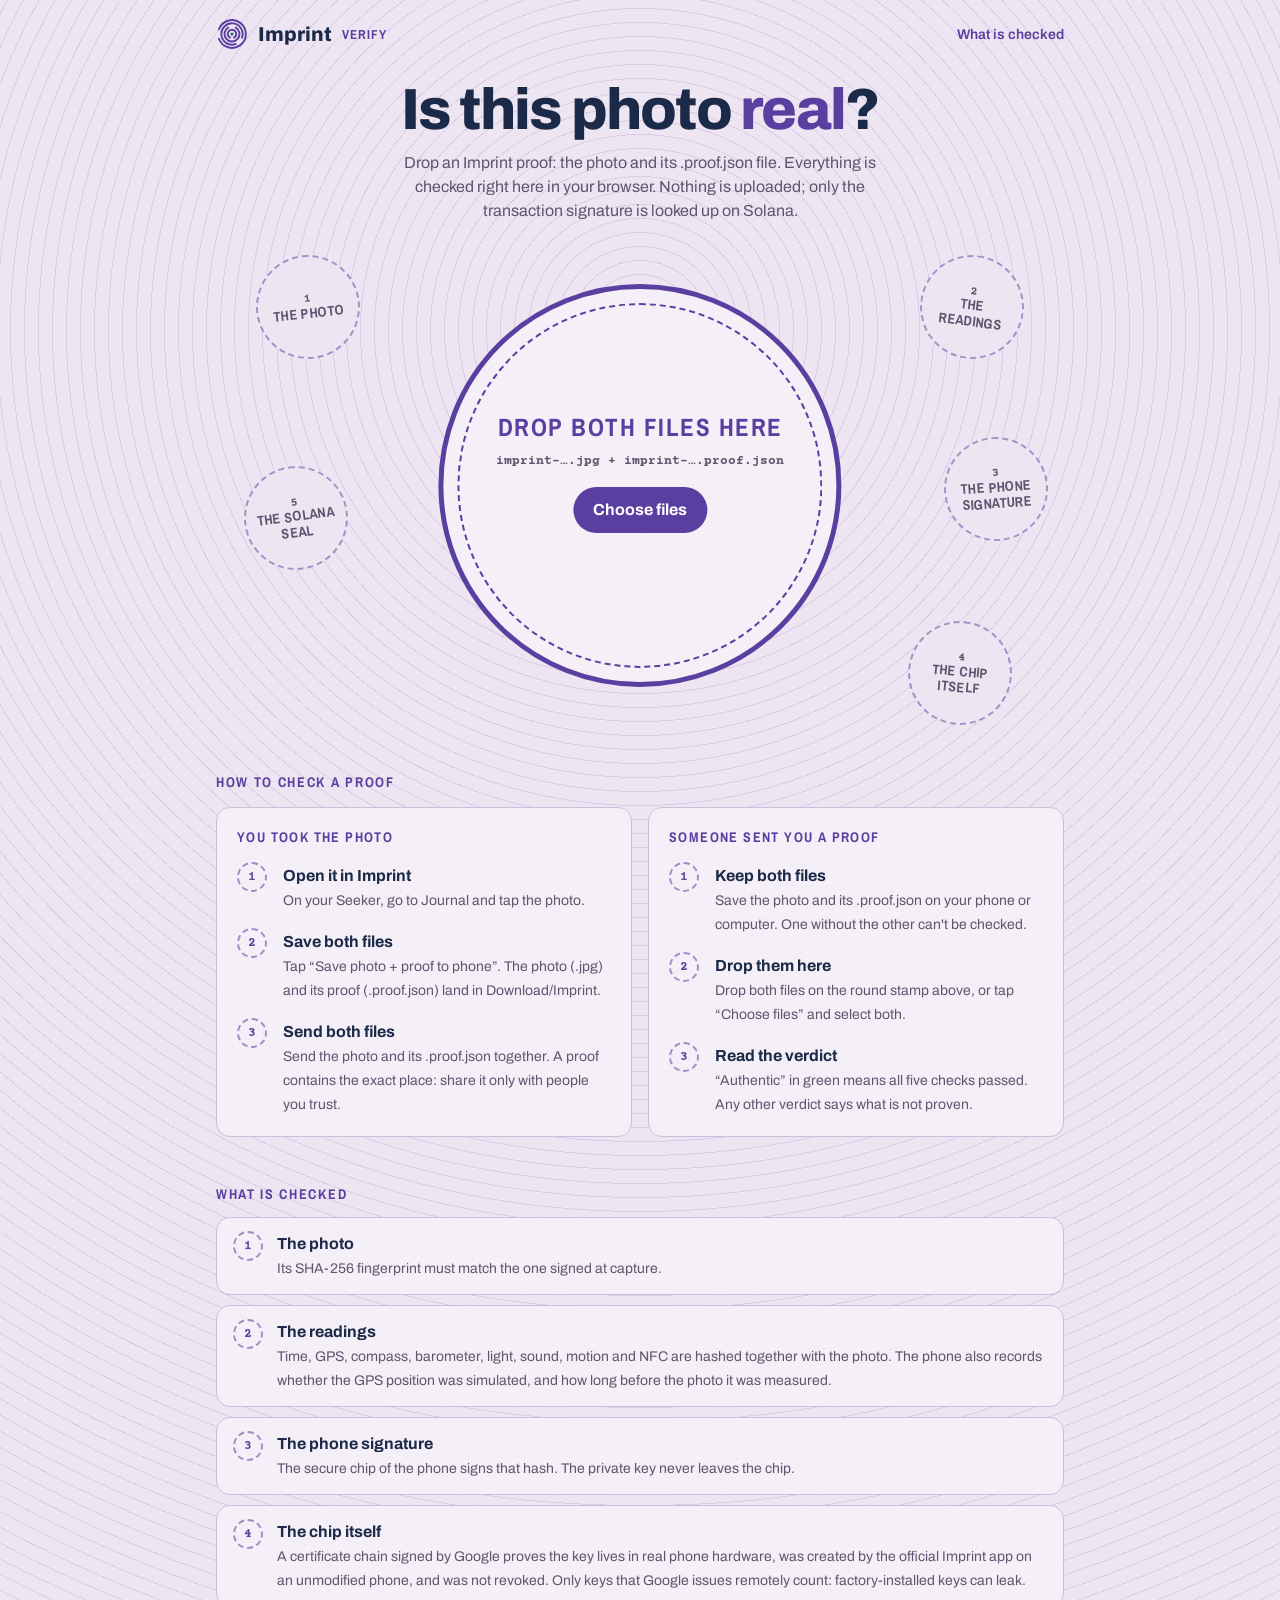
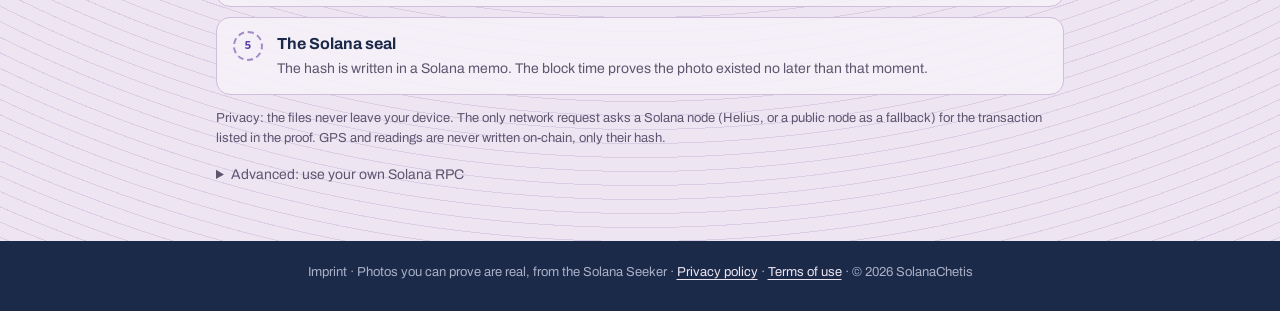
==== index.html @ 667ce033 "How to check a proof, step by step On the page and in the README: how to get the photo and its .proo" ====
<!doctype html>
<html lang="en">
<head>
<meta charset="utf-8">
<meta name="viewport" content="width=device-width, initial-scale=1">
<meta http-equiv="Content-Security-Policy" content="default-src 'none'; img-src 'self' blob: data:; font-src 'self'; style-src 'unsafe-inline'; script-src 'unsafe-inline'; connect-src 'self' https:; base-uri 'none'; form-action 'none'">
<meta name="referrer" content="no-referrer">
<title>Imprint Verify</title>
<meta name="description" content="Verify an Imprint proof: photo, sensor readings, phone chip signature and Solana seal, checked in your browser.">
<link rel="icon" href="data:image/svg+xml,%3Csvg xmlns='http://www.w3.org/2000/svg' viewBox='24 24 60 60'%3E%3Cpath d='M29.57,45.11 A26,26 0 1,1 29.57,62.89 M60.84,72.79 A20,20 0 1,1 72.79,60.84 M61,41.88 A14,14 0 1,1 47,41.88 M50,60.93 A8,8 0 1,1 58,60.93' fill='none' stroke='%235B3FA0' stroke-width='4' stroke-linecap='round'/%3E%3C/svg%3E">
<style>
  /* "Visa stamp" world, same as the app: a passport security page, stamp inks on navy text.
     Variable names are kept from the dark theme because the script reads some of them (--mint, --amber, --muted):
     --mint is now the green ink of a passed check. */
  @font-face { font-family: Archivo; src: url(fonts/archivo.woff2) format("woff2"); font-weight: 100 900; font-display: swap; }
  @font-face { font-family: "Archivo Narrow"; src: url(fonts/archivo-narrow.woff2) format("woff2"); font-weight: 400 700; font-display: swap; }
  @font-face { font-family: "Courier Prime"; src: url(fonts/courier-prime-bold.woff2) format("woff2"); font-weight: 700; font-display: swap; }
  :root {
    color-scheme: light;
    --bg: #ede6f2; --surface: #f6f1f9; --surface2: #e3d9ec; --outline: #cdbedd;
    --text: #1c2a4a; --muted: #5e5670; --mint: #1f7a5a; --purple: #5b3fa0; --cyan: #5b3fa0;
    --amber: #a35f0e; --danger: #c8323c; --navy: #1c2a4a;
    --mono: "Courier Prime", ui-monospace, "Cascadia Mono", Consolas, monospace;
    --narrow: "Archivo Narrow", "Arial Narrow", sans-serif;
  }
  * { box-sizing: border-box; }
  html, body { margin: 0; }
  body {
    background: var(--bg); color: var(--text);
    font: 16px/1.5 Archivo, system-ui, -apple-system, "Segoe UI", Roboto, sans-serif;
    -webkit-font-smoothing: antialiased;
    background-image: repeating-radial-gradient(circle at 50% 330px, transparent 0 13px, rgba(205,190,221,.6) 13px 14px);
  }
  ::selection { background: var(--purple); color: #fff; }
  a { color: var(--purple); text-underline-offset: 3px; }
  .wrap { max-width: 880px; margin: 0 auto; padding: 0 16px; }
  header { display: flex; align-items: center; justify-content: space-between; padding: 18px 0; }
  .brand { display: flex; align-items: center; gap: 10px; font-weight: 800; font-size: 20px; }
  .brand small { font: 700 13px var(--narrow); text-transform: uppercase; letter-spacing: .08em; color: var(--purple); }
  header a { font-weight: 600; font-size: 14px; text-decoration: none; }
  h1 { font-size: clamp(34px, 6vw, 58px); font-weight: 800; line-height: 1.02; margin: 12px 0 12px; letter-spacing: -.03em; text-align: center; }
  h1 span { color: var(--purple); }
  .lead { color: var(--muted); max-width: 56ch; margin: 0 auto; text-align: center; }
  h2 { font: 700 14px var(--narrow); text-transform: uppercase; letter-spacing: .12em; color: var(--purple); margin: 48px 0 14px; }
  .card { background: rgba(246,241,249,.88); border: 1.5px solid var(--outline); border-radius: 14px; padding: 20px; }

  /* The drop zone is the stamp pad; the five checks wait around it as unstruck stamps. */
  .stage { position: relative; width: min(600px, 100%); aspect-ratio: 1.25; margin: 22px auto 0; }
  #drop {
    position: absolute; top: 8%; bottom: 8%; left: 50%; aspect-ratio: 1; transform: translateX(-50%);
    border-radius: 50%; border: 5px solid var(--purple); background: rgba(246,241,249,.94); padding: 34px;
    display: flex; flex-direction: column; align-items: center; justify-content: center; text-align: center;
    transition: background .15s, transform .15s;
  }
  #drop::before { content: ""; position: absolute; inset: 14px; border-radius: 50%; border: 2px dashed var(--purple); pointer-events: none; }
  #drop.over { background: #e6dcf3; transform: translateX(-50%) scale(1.02); }
  #drop > * { position: relative; }
  #drop p { margin: 4px 0; }
  #drop #dropTitle b { font: 700 clamp(18px, 2.6vw, 25px) var(--narrow); text-transform: uppercase; letter-spacing: .06em; color: var(--purple); }
  #drop .hint { color: var(--muted); font-family: var(--mono); font-size: 13px; }
  .btns { display: flex; gap: 8px; justify-content: center; flex-wrap: wrap; margin-top: 12px; }
  .btn { border: 0; border-radius: 999px; padding: 0 20px; height: 46px; font: inherit; font-weight: 700; cursor: pointer; }
  .btn.primary { background: var(--purple); color: #fff; }
  .btn.ghost { background: rgba(255,255,255,.6); color: var(--purple); border: 2px solid var(--purple); }
  .btn:hover { filter: brightness(1.08); }
  .btn:focus-visible, summary:focus-visible, .linkbtn:focus-visible { outline: 2px solid var(--purple); outline-offset: 3px; }
  #status { color: var(--muted); text-align: center; min-height: 22px; margin: 8px 0 0; font-size: 14px; }
  #status.err { color: var(--danger); }
  .ring .ck {
    position: absolute; width: 104px; height: 104px; border-radius: 50%; border: 2.5px dashed rgba(91,63,160,.5);
    display: flex; flex-direction: column; align-items: center; justify-content: center; text-align: center; padding: 10px;
    background: rgba(237,230,242,.88); color: var(--muted); transition: color .2s, border-color .2s;
  }
  .ring .ck i { font: 700 12px var(--mono); font-style: normal; }
  .ring .ck b { font: 700 14px/1.1 var(--narrow); text-transform: uppercase; letter-spacing: .03em; }
  .ring .c1 { left: -14%; top: 2%; transform: rotate(-6deg); }
  .ring .c2 { right: -14%; top: 2%; transform: rotate(7deg); }
  .ring .c3 { right: -18%; top: 40%; transform: rotate(-4deg); }
  .ring .c4 { right: -12%; bottom: 0; transform: rotate(5deg); }
  .ring .c5 { left: -16%; top: 46%; transform: rotate(-8deg); }
  /* Struck: solid border in its ink, landing from above. */
  .ring .ck.s-ok, .ring .ck.s-fail, .ring .ck.s-none { border-style: solid; border-width: 3.5px; animation: strike .26s cubic-bezier(.2,.8,.2,1) both; }
  .ring .ck.s-ok { color: var(--mint); border-color: var(--mint); }
  .ring .ck.s-fail { color: var(--danger); border-color: var(--danger); }
  .ring .ck.s-none { color: var(--amber); border-color: var(--amber); }
  .ring .ck:nth-child(2) { animation-delay: .12s; } .ring .ck:nth-child(3) { animation-delay: .24s; }
  .ring .ck:nth-child(4) { animation-delay: .36s; } .ring .ck:nth-child(5) { animation-delay: .48s; }
  @keyframes strike { from { opacity: 0; scale: 1.5; } to { opacity: 1; scale: 1; } }
  @media (prefers-reduced-motion: reduce) { .ring .ck { animation: none !important; } }
  @media (max-width: 860px) {
    .stage { aspect-ratio: auto; margin-top: 18px; }
    #drop { position: relative; top: auto; bottom: auto; left: auto; transform: none; width: min(330px, 88vw); margin: 0 auto; padding: 30px; }
    #drop.over { transform: scale(1.02); }
    .ring { display: grid; grid-template-columns: 1fr 1fr; gap: 8px; margin-top: 18px; }
    .ring .ck { position: static; transform: none; width: auto; height: auto; border-radius: 10px; padding: 8px 10px; flex-direction: row; gap: 8px; justify-content: flex-start; text-align: left; }
    .ring .ck:last-child { grid-column: span 2; }
  }

  #results { display: none; margin-top: 32px; }
  #results.on { display: block; }
  .verdict { display: flex; gap: 16px; align-items: flex-start; border-radius: 14px; padding: 20px; border: 3px solid; background: rgba(246,241,249,.92); }
  .verdict .ico { flex: 0 0 auto; width: 46px; height: 46px; border-radius: 50%; display: grid; place-items: center; font-size: 22px; font-weight: 800; border: 3px double; }
  .verdict h3 { margin: 0 0 4px; font: 700 26px/1.1 var(--narrow); text-transform: uppercase; letter-spacing: .03em; }
  .verdict p { margin: 0; color: var(--muted); }
  .v-ok { border-color: var(--mint); } .v-ok h3, .v-ok .ico { color: var(--mint); }
  .v-warn { border-color: var(--amber); } .v-warn h3, .v-warn .ico { color: var(--amber); }
  .v-fail { border-color: var(--danger); } .v-fail h3, .v-fail .ico { color: var(--danger); }
  .grid2 { display: grid; grid-template-columns: minmax(0, 1fr) minmax(0, 1fr); gap: 16px; margin-top: 16px; }
  @media (max-width: 680px) { .grid2 { grid-template-columns: minmax(0, 1fr); } }
  .photo { padding: 0; overflow: hidden; display: flex; align-items: center; justify-content: center; min-height: 200px; align-self: start; }
  .photo img { display: block; width: 100%; height: auto; max-height: 560px; object-fit: contain; }
  .photo .none { color: var(--muted); padding: 20px; text-align: center; }
  .checks { list-style: none; margin: 0; padding: 0; }
  .checks li { display: flex; gap: 12px; padding: 12px 0; border-bottom: 1.5px dashed var(--outline); }
  .checks li:last-child { border-bottom: 0; }
  .dot { flex: 0 0 auto; width: 26px; height: 26px; border-radius: 50%; display: grid; place-items: center; font-size: 13px; font-weight: 800; margin-top: 1px; border: 2px solid; }
  .s-ok .dot { color: var(--mint); }
  .s-fail .dot { color: var(--danger); }
  .s-none .dot { color: var(--muted); border-style: dashed; }
  .s-warn .dot { color: var(--amber); }
  .checks b { display: block; }
  .checks .why { color: var(--muted); font-size: 14px; }
  .checks .detail { font-size: 13px; margin-top: 4px; }
  .s-fail .detail { color: var(--danger); } .s-warn .detail, .s-none .detail { color: var(--amber); }
  /* The label column never takes more than 45%: on a phone a long label used to squeeze values letter by letter. */
  dl.kv { display: grid; grid-template-columns: fit-content(45%) minmax(0, 1fr); gap: 8px 16px; margin: 0; font-size: 14px; }
  dl.kv dt { color: var(--muted); }
  dl.kv dd { margin: 0; overflow-wrap: anywhere; }
  @media (max-width: 520px) {
    dl.kv { grid-template-columns: minmax(0, 1fr); gap: 2px 0; }
    dl.kv dd { margin-bottom: 10px; }
  }
  /* Readings, Solana, chip and limits fold away under the verdict; one tap opens each. */
  details.fold { margin-top: 12px; padding: 0; }
  details.fold > summary { list-style: none; display: flex; align-items: center; gap: 8px; padding: 16px 20px; color: var(--text); font-size: 15px; }
  details.fold > summary::-webkit-details-marker { display: none; }
  details.fold > summary h4 { margin: 0; }
  details.fold > summary::after { content: "›"; margin-left: auto; color: var(--purple); font-size: 22px; line-height: 1; transition: transform .15s; }
  details.fold[open] > summary::after { transform: rotate(90deg); }
  details.fold > .body { padding: 0 20px 18px; }
  .linkbtn { background: none; border: 0; padding: 0; font: inherit; color: var(--purple); cursor: pointer; text-decoration: underline; text-underline-offset: 3px; }
  .mono { font-family: var(--mono); font-size: 13px; }
  .card h4 { margin: 0 0 14px; font: 700 14px var(--narrow); text-transform: uppercase; letter-spacing: .1em; color: var(--purple); display: flex; align-items: center; gap: 8px; }
  .card h4 .tag { font: 700 11px var(--narrow); color: var(--muted); border: 1.5px solid var(--outline); border-radius: 6px; padding: 1px 7px; }
  .note { color: var(--muted); font-size: 13px; margin: 14px 0 0; }
  .ok-t { color: var(--mint); } .warn-t { color: var(--amber); } .fail-t { color: var(--danger); }
  .steps { list-style: none; padding: 0; margin: 0; display: grid; gap: 10px; }
  .steps li { position: relative; padding: 14px 16px 14px 60px; }
  .steps li i { position: absolute; left: 16px; top: 13px; width: 30px; height: 30px; border-radius: 50%; border: 2px dashed rgba(91,63,160,.55); display: grid; place-items: center; font: 700 13px var(--mono); font-style: normal; color: var(--purple); }
  .card .steps { gap: 14px; }
  .card .steps li { padding: 4px 0 0 46px; }
  .card .steps li i { left: 0; top: 2px; }
  .steps b { display: block; }
  .steps span { color: var(--muted); font-size: 14px; }
  details { margin-top: 16px; }
  summary { cursor: pointer; color: var(--muted); font-size: 14px; }
  .rpc { display: flex; gap: 8px; margin-top: 10px; flex-wrap: wrap; }
  .rpc input { flex: 1 1 260px; min-width: 0; background: var(--surface); color: var(--text); border: 1.5px solid var(--outline); border-radius: 10px; padding: 9px 12px; font: 14px var(--mono); }
  .rpc input:focus { outline: 2px solid var(--purple); outline-offset: 1px; }
  footer { color: #a9b0c6; background: var(--navy); font-size: 13px; padding: 22px 16px 28px; margin-top: 56px; text-align: center; }
  footer a { color: #ede6f2; }
  .sr { position: absolute; width: 1px; height: 1px; overflow: hidden; clip: rect(0 0 0 0); }
</style>
</head>
<body>
<div class="wrap">
  <header>
    <div class="brand">
      <svg width="32" height="32" viewBox="24 24 60 60" aria-hidden="true">
        <path d="M29.57,45.11 A26,26 0 1,1 29.57,62.89 M60.84,72.79 A20,20 0 1,1 72.79,60.84 M61,41.88 A14,14 0 1,1 47,41.88 M50,60.93 A8,8 0 1,1 58,60.93" fill="none" stroke="#5B3FA0" stroke-width="3.6" stroke-linecap="round"/>
        <circle cx="54" cy="54" r="3" fill="#1F7A5A"/>
      </svg>
      Imprint <small>Verify</small>
    </div>
    <a href="#how" data-i18n="howTitle"></a>
  </header>

  <main>
    <h1 data-i18n="heroTitle"></h1>
    <p class="lead" data-i18n="heroLead"></p>

    <div class="stage">
      <section id="drop" aria-labelledby="dropTitle">
        <p id="dropTitle"><b data-i18n="dropTitle"></b></p>
        <p class="hint">imprint-….jpg + imprint-….proof.json</p>
        <div class="btns">
          <button type="button" class="btn primary" id="pick" data-i18n="pick"></button>
        </div>
        <input type="file" id="file" multiple accept=".json,application/json,image/*" class="sr" tabindex="-1">
        <p id="status" role="status" aria-live="polite"></p>
      </section>
      <!-- The five checks as stamps around the pad: struck in their ink once a proof has been checked. -->
      <div class="ring" id="ring" aria-hidden="true">
        <div class="ck c1" data-k="photo"><i>1</i><b data-i18n="how1t"></b></div>
        <div class="ck c2" data-k="payload"><i>2</i><b data-i18n="how2t"></b></div>
        <div class="ck c3" data-k="signature"><i>3</i><b data-i18n="how3t"></b></div>
        <div class="ck c4" data-k="attestation"><i>4</i><b data-i18n="how4t"></b></div>
        <div class="ck c5" data-k="chain"><i>5</i><b data-i18n="how5t"></b></div>
      </div>
    </div>

    <section id="results" aria-live="polite"></section>

    <!-- Explains the five checks before a proof is dropped; hidden once a result shows them. -->
    <!-- Step by step for first-timers: how to get the two files out of the app, then how to check them here. -->
    <section id="use">
      <h2 data-i18n="useTitle"></h2>
      <div class="grid2">
        <div class="card">
          <h4 data-i18n="useMine"></h4>
          <ol class="steps">
            <li><i>1</i><b data-i18n="useM1t"></b><span data-i18n="useM1"></span></li>
            <li><i>2</i><b data-i18n="useM2t"></b><span data-i18n="useM2"></span></li>
            <li><i>3</i><b data-i18n="useM3t"></b><span data-i18n="useM3"></span></li>
          </ol>
        </div>
        <div class="card">
          <h4 data-i18n="useTheirs"></h4>
          <ol class="steps">
            <li><i>1</i><b data-i18n="useT1t"></b><span data-i18n="useT1"></span></li>
            <li><i>2</i><b data-i18n="useT2t"></b><span data-i18n="useT2"></span></li>
            <li><i>3</i><b data-i18n="useT3t"></b><span data-i18n="useT3"></span></li>
          </ol>
        </div>
      </div>
    </section>

    <section id="how">
      <h2 data-i18n="howTitle"></h2>
      <ol class="steps">
        <li class="card"><i>1</i><b data-i18n="how1t"></b><span data-i18n="how1"></span></li>
        <li class="card"><i>2</i><b data-i18n="how2t"></b><span data-i18n="how2"></span></li>
        <li class="card"><i>3</i><b data-i18n="how3t"></b><span data-i18n="how3"></span></li>
        <li class="card"><i>4</i><b data-i18n="how4t"></b><span data-i18n="how4"></span></li>
        <li class="card"><i>5</i><b data-i18n="how5t"></b><span data-i18n="how5"></span></li>
      </ol>
    </section>
    <p class="note" data-i18n="privacy"></p>

    <details>
      <summary data-i18n="advanced"></summary>
      <p class="note" data-i18n="rpcHelp"></p>
      <div class="rpc">
        <label for="rpc" class="sr">RPC</label>
        <input id="rpc" type="url" inputmode="url" placeholder="https://…" spellcheck="false" autocomplete="off">
      </div>
    </details>
  </main>
</div>
<footer>
  <span data-i18n="footer"></span> · <a href="privacy.html">Privacy policy</a> · <a href="terms.html">Terms of use</a> · © 2026 SolanaChetis
</footer>
<script>
"use strict";

/* ---------- Constants ---------- */

const MEMO_PREFIX = "imprint:v1:sha256:";
const KEY_CHALLENGE = "imprint-device-key";
// Imprint seal fee: SKR burned and paid to the treasury (or SOL when the wallet has no SKR).
const SKR_MINT = "SKRbvo6Gf7GondiT3BbTfuRDPqLWei4j2Qy2NPGZhW3";
const TREASURY = "ExH22MBBZ3qg3Qg5A4uNicxLJTt1Cs1gBjjKK8XngFtM";
const TREASURY_SKR = "9dxQMwwcd2d8zBU9DWw8ynHzeNUz95e4QRxiKGgZDakM";
// Same tolerance as the app: phone clock vs satellite time.
const CLOCK_TOLERANCE_MS = 2 * 60000;
// Same threshold as the app: a position measured longer than this before the photo may not be the capture place.
const STALE_FIX_MS = 2 * 60000;
const APP_PACKAGE = "fr.chetis.imprint";
// SHA-256 of the release signing certificate (CN=Imprint, O=Chetis, C=FR).
const APP_SIGNER = "e04b56896ffec9b1e0d028a94db7c716a225ecfe81ea6f01cb5c46753a5a6ca7";
const ATTESTATION_OID = "1.3.6.1.4.1.11129.2.1.17";
// SHA-256 of the SubjectPublicKeyInfo of Google's hardware attestation roots
// (developer.android.com/privacy-and-security/security-key-attestation).
// rkp: Google signs every certificate below it remotely (Remote Key Provisioning), short-lived and never in a
// file on the phone. The RSA root also signs attestation keys installed at the factory: those "keyboxes" leak
// and are traded to fake attestations, so a chain ending there is not enough for "Authentic". The Seeker uses RKP.
const GOOGLE_ROOTS = {
  "feb2ea7551ee316ed4bb443c8293b884dbfdea40b603ee3e4f4a897e4580fbae": { name: "Google RSA-4096", rkp: false },
  "3ee44512a1af2beb39c889490c60ea3f82e43f5d5a5532f5ab9419f676cd07ec": { name: "Google Key Attestation CA1 (P-384)", rkp: true },
};
const MAINNET_GENESIS = "5eykt4UsFv8P8NJdTREpY1vzqKqZKvdpKuc147dw2N9d";
// Past this age the revocation list is flagged: a key revoked since then would not be caught.
const REVOCATIONS_MAX_AGE_DAYS = 14;
// Serial numbers Google revoked or suspended (android.googleapis.com/attestation/status). That list cannot be
// fetched from a web page (no CORS): revocations.json next to this page is refreshed daily by the site's
// GitHub Action (update-revocations.py), and this embedded copy is the fallback when that file can't be read.
const REVOKED_DATE = "2026-10-11";
const REVOKED = new Set("10023936558530442420 10036360674745445209 10054463320693306896 10151534552652491358 10157648723339399158 10165912335281309620 10182630751496984110 10210924765282876589 10211210171941726332 10219798633894835429 10226047386288991724 10307937497649959568 10359833041203958171 10366491491059815913 10371868144541985161 10386951761120887857 10388667388998919914 1042692182988543064 10430052664608158840 10455742914461326988 10461492875437061652 10478051501886118140 10503640485383225508 10503725523830304740 1051246719628187981 10515316999625153609 10520654472332114603 10559c58de0bf1e222be441a0d178e2 1056928670469974029 1057240240538259577 10588157332417374689 10590419535208261705 10623557657433978240 10628994157453962498 10631151104397693527 10658388162885226188 10667604468364060721 10669194327302401006 10669975075318677953 10696134136102907523 10718933086896468373 1071ae52948bd4411299b22f98d692d1 10755148690298972126 10843619390107158798 10845561047281622937 1084705286101344821 10855771135573253987 10856886965364827608 10870833198429780968 1089301f22f71a98b1ff169dcabee5af 10894974863040932297 10923918505980797867 10932084811022874750 10948196528529272707 10962156029558380693 10970760747142499724 10987203695478596553 10997554208317698753 10bee388f4a7e5834ca807240b0ddf4b 10ca2db04a3538e905edd00f804d8649 11004354893796124535 1100c01705cf01afba09f4969c659705 11020791951271937866 11021247239387126276 11088723024112326817 11094573067901655346 11131729192210368711 11139898914057322454 11204394266010843113 11208952941045839933 11231722307852259634 11236906127068129534 11244410301401252959 11246999805035486387 11250226164724296770 1125189907693795142 11295137960653426978 11313542145862450150 11320786801945374527 11339079158700393097 11343029270043769652 11385396130763420296 11387632805333568160 11392191266947904823 11399862499329175696 11410084533003518131 11426090564971154373 11446673340309325834 11481610630634287040 11512276038777726519 1155490620940983400 11556268931938439440 11573248582102990472 11583477599706239186 11610935928638367897 11619874356085575617 11621262906739291933 11624990138741648241 11633955053719638886 1163679018842912827 11636949311683074888 11648272088908549083 11703829924370571030 11733351138301101177 11743167819662902408 1174969750625501919 11754774816133914731 117641643700904756 11767279525362412902 11773818262460943534 1178038086740859843 11786091504502396114 11788250767556650409 11793270943335100104 11817991001385968741 1185021245022207357 11851637185500813619 11864459874847653949 11874732748150701975 11916447193879051189 11918519357273683794 11926424219521619799 11947062695455535306 11947125996355802600 11985225948901866286 11995874578710510095 119e72132a781e012ce7a8e68533b140 12017306725415636169 12026999060325170196 12041006160347709930 1205036314168619843 12082992373841950556 12094654903452998366 12097639883054175609 12098947777634431853 12108331042154110628 12124067154144869908 12125784661527187581 12139230682136140379 1213939474804579798 121431651638244601 12192488375890257623 1219e1543a92a9d2cae73a61625e9aab 12213856392806142261 122520385525670372 1226058178906347971 1228286566665971148 12288226543848164915 12298939580228515010 12304988636299822884 12308346969947379602 12315714480640813453 12327620949908374012 12347411428157333921 12365028775357944392 12378906362028415651 12382760887107677506 12412861312283377620 12439097412743619723 12440699974482646153 12450719621303624609 12489614005608467205 12494300043652991895 12537545664770343750 12547921473810742519 12561873826043898789 1257582226115082010 12666018646569633770 12668387747158417143 1266989c9955f471ada93e8b782d2c0f 12685566618912378853 12693548162402959756 1270825939118342071 12711003165437899524 12714164435721273876 12727882769221521191 12738228678281827730 12740123250902511353 12750535224764473269 12766508004442517294 12813875667693461525 1282008532514910115 12839798118613948296 12850134514334640470 12866531696646603106 12866679176397116854 12881272616687903744 12884658342597445016 12894216054197351841 12895023700217504488 12909308402465404863 12929480697175245848 12938462621711062726 12950630708617685644 12958730390904191521 12974074729369778615 12993233471673097386 12b3c54faded363da2e98b3e5551fb5 13016126258231215997 13021040318172441195 13063048137843225758 13073665550363658569 13104629854399997016 13108834261411770917 13126455043611858051 13144641322120335079 13158167003445780030 13159914788299245104 13177714475364809858 13203273137387840871 13208021490800717034 13225566063780025714 13227372165268306933 13236578287075960840 13248733163135609423 1326159620664152793 13262589442095334724 13270118151786508748 1328245255666024495 13299165965559502092 13307128211442885806 133149eb867d7d1cdb6a3555bb5489ad 13325600579469253471 13348091602249849805 13351543309124393673 13361542902277157563 13366807907856598126 13372311372410136237 13376476930900514844 13441972794592342963 13443865958562313610 13444704245572892424 13449635f3095cc0a7491bcaa11c9eb5 13463063328981244040 13478723519430940204 13484381473217114639 13487917262656397992 13503260129030804995 1350561415378564440 13509178331638261369 13554058501592369784 13556355866894425222 13583584461733590426 13598415209206155272 13599046083946479996 13616625207942579892 13622725587770745035 13643728516653640363 13672903365956275417 13711913594309760306 13742907873369814442 13754373405743288687 1377630786971836265 1378596816822049706 13791718860221210775 13802469873676260745 13808834353403430099 1380a36b8e15b90428a50a83744fdee7 13816906113985538291 13838685811062520234 13842383135548544709 13923942323265098979 13928929639211242692 13965740041072508681 1396669393441019817 13984941105194939177 14000298514891905504 14044585766286025501 14061844977130087294 14089190846422478751 14091859884736110660 14096919803101624708 14117867490237308293 14129494503727708763 14133948743658414510 14138404312546869696 14138857243207454896 14153232148478076844 14158367028864484617 1415893393487464817 14159589219790376395 14178673755850035546 1418752286162894584 14191869834556450245 14198390392298245840 14223735860583184979 14243129576127828603 14274720142416487211 14276430278421030590 14283460707808447725 14286825102022472874 14302672516830334768 1440276514173143642 14423003903688859038 14424249009018232651 14441488828221950432 14456131005212888888 14497459333072564120 1452953562818154128 14556792210715622716 14629235450808822995 1464019828488724259 14640938648747537821 14680182036657129094 1471850772787092846 14734908615539204029 14748915730585814559 1476c32be5b4788386062ca1d6a3ec01 1479240847393204011 14803998145538567806 14813405412631444771 14817510909701213406 14819059798190023184 14819540093924744456 14878995176060583154 14923883194495867925 1493168883630049156 14939597911001240500 14943253053993834378 14950116763454956609 14952269824323253933 14954278535866762424 14962926928628128681 14966682278936584940 1497138949090246232 14988324393690617044 14c19cf0dc87c31b02b4e35e35359d6a 14e38b3979edef06d0e95b7131a08b22 1507462507946346962 15075505255666828048 15090815292607871240 15093573341101648315 15105908452061857335 15137939574581789583 15172445855294190836 15174630402361350273 15186824504550983658 15201927663533532422 15217257688234268754 15237602838318511633 15255453077870761064 1527982042581820614 15282787245290348368 15304424745846567057 15306873125351765021 1531526806337447631 15346629759498347257 15346992428359239506 15443728027744674372 1545991490585406285 15476896354558188036 15489222854939603791 15510740886364958753 15540274449928055820 15541794644538864372 15543333169867679775 15544873590417730886 15608854798728901149 15616293595454339425 15622803546746278062 15709046292275832488 15731961713592405790 15735730174267438273 15740840925928057374 1574398416009541551 15754136879424760507 15764292995864333197 15771272847795181104 15783291925226266668 15794191584265602614 15844101039504607786 15851093099150490149 1585354944530892645 15912351554005605136 15921532954798316750 15928591800696498753 15941200544319960943 15946210378314886776 15947460291329884115 15949072560434705647 15950000780909930300 15971712673171099023 15e50f1bf3b64699e0a7a3cfb5ece22 16029080075788417340 16033264165655702987 16083688311809392027 16123064628595456725 16145522964484803984 16147705152937096821 16151293829708096214 16164959107931297990 16166206677093325219 16177501592008491498 16207745822015386703 16238689046636076300 16279865861478413754 16289592873577326104 1631231031743678035 16314893215351939417 163221648729987128 16355745747728464669 1635f112314b435298d4a1801809b5b6 1636121710021447406 16392576854441187415 16401128515427511823 16415197291181805823 16417416155003088934 16420502866464731957 164302e5d7166365944d6d5a484a22f6 16432838779229631789 16456899289897394777 16465707362485555038 16489576912621229382 16519581990451159700 16523885828266638376 1653831828391703419 1653902323508258478 1657009719460706003 16619986970074733637 16623831713806747857 1666861934994215943 1668086897009702941 16720587277114481917 1673152882458880174 16732073627698835403 16738628654716464919 16750824668855670849 16751907249449052266 16764302296790793288 16775908637767957587 16799496319142405818 16847481250324491724 16867976188250038576 16896272140028785693 16912160981546642841 16923467952436143015 16932cc7a3865cea312d84702032b55e 16949723272978169937 16963383541113119838 16964934668758645558 16969857508364139166 16970836750068880395 16978647816055228152 16981179658119560111 1698420960673666191 16986256465740919702 17028838969182661671 17034408322946736983 17061596236968583998 17083988680898330322 17092629720176441172 17118167053909861713 17125952077324223483 17134163023937622431 17166447925880677753 17205637386114826734 17238018999084429581 17250654822168542743 17259279288015542168 17275376463061255666 17281477583074560859 17322925731571151656 17342033108574180851 17346013386575366514 17380573025504143 17429495249145815331 17429552170789960129 17437696269731004568 1746563a69271c1b2a22d4339124b2a3 17471682139930361099 1752476925403482864 17531757111750907516 17532707713204912201 17548287312005733056 17573046711577141589 17578833306264440815 17591370183096096748 17611167200590548471 17614719585517836521 17617756295375637730 1763196739707640694 1765470235229526865 17686781759454046463 17763536388831665418 17764646277916293097 17775704036672684559 17781464146189300114 17784500337716305533 17788833436241575035 17810662769317925854 17815072069125310254 17844940152848638528 17861599165324114922 17881384239267060457 17914952690339550116 17938153420901311612 18017139757995036617 18044218181446213226 18065947661702255587 18067698762439085170 18092278167672064165 18112454405566794601 18127040716910446400 18140647132090162647 18154252358500841010 18184297482379672095 18199509147712192128 1820676521795154355 18207673658158413385 18233080163673465153 18235090640525562043 18252850908762815735 18271488747603317775 18325290250999405838 18333910997658512402 18338809578830286245 18348015637441004816 18353630940606423474 1879064933324107303 190680988733074880 1915331135472335973 1916843696751721109 1933685285002516073 1948b1f11ae6b513949d71d85462161f 1954785483012959664 1961a915b048a8a457f3cf134cac94a1 1965830602886501821 199057101012992147 1999654973970450856 199e5dcaf566a0e3ef9066f305e756ca 1ae2ba1ba985e8a55a3b617172e61537 1af3b8c5427453b6937ae0bcb6fe447f 1c1c654a9f4c911f55180ebc8c6fe337 1c94ce366c473a12088308148b7dc866 1cd8e467497e9ef0ada5bf15c9f922de 1d9221ebb6a51aebbebf6ed7fbaba96b 1e2e196b863817cc0d71fa1122f1a06d 1e97cdff9138d7f21fc9267eb37b676c 1ec0d244d33deb30dd81e930b2adac02 1f4363f4acefdf83ae59202b934cead9 1f65874597902754162cd143a8187ab6 1fac7a0e630aca898bbfcdd08fabe961 1fbbfea365ba6c9bb4255153d19f0b8d 2002439975780784871 2036103400951746695 203667797246764962 2043570936370924916 20581dbacd135140e41ce15fa4820589 2058929095613872674 205941609533867482 207950344729808958 2084693906571218416 208f5008c39038a7105aa3d2ccfa8f76 2098235926856682752 20c6af508272184d8dcae68f145835d0 20d09b6f05a4155c403c49e42b3918f0 2103969774430070906 2105854492919804843 2108478663166389120 2112119863012824985 211f135c362ed16f7d1af36c21c631bb 2121480040206509646 2158993683179455671 2180198242210128636 2217036293500859312 224403031710863989 2281815231867254003 2305953910318018828 2325436810252348399 2330e5e1e0a351ab4fc74c464ce88ed3 2332493357804808652 2333138298448348224 2340215094190005217 2340600689147915979 2365803809956636991 2414749361806573685 2441400622645777626 2448745737464712437 2451894316101588135 247aea054c0ee0327d15b3f11b5dd943 2493562cbaca7b1bb3218598123e2ef0 2496041401547087770 24b08e455268f973f79e8af13419a04f 24d407abdcb818b82418df9075f0ff44 24dfdad1b3579f04e54712e11b270488 24e6c13f4999fa3924e08994257323de 24f335f9b5689024e40bc0a680b85a0d 24f7bff38ae38534a66dd409a15018d3 2500054701358369151 2511561409177005300 2517683954090094066 2540354691047989632 25601477887622945 2577620748261522555 2600c3f9b352130017f198e556d57a52 2602045008040826055 2610722164823401236 2621004353020741590 2626986754774414337 263571180357031733 263c56c9661db1056077c41533e9273a 2678124270885285508 2685517076287999755 2689876706098565391 2699993f044a210baa2a6ef30eb1ec8f 26bfe6fec8eb3f72ffef47b9bed40ad5 26c5fece342f7f0c3ad15e9eed3ac60 2734249766672844482 275996957950403990 2768878a858bffb3af12180a1ee5ed7a 2768891787792067213 2775678662643671941 27ed27b2a8c46be59c98ea4711d0dc5f 281769c1f1916a8e37646f7863294ce9 2820053835759677968 282c6620850d3ee8f48fa6cbf7c40b36 2854910309230616064 2863739566415969992 2872673238881270298 289a23b00983fe0f44c08f695c85320b 28a18b4f04d8e0ba1469e6f08128eb1 28b892a252632fc59b435345b4f24c6a 2926930194849214739 2964558319508447851 2967793327131926569 2969505108048152798 2974222033341634612 2975e3f59a67e034d4bd451b927f1d27 297a0c96bc43c49b06a62504973af84c 2980282640739128821 2985899474217541918 2999918015350439217 2a0a6263dcc251931100f4e7c1ea47ee 2a20089c6bc09179b28fa91542065d91 2a305e8eda6380f554ab0964f62ff187 2a6fef545d4b8578bafb8245408fee26 2aa154fa2ddb4ca5303b517b5be1b6c6 2b0a09a69c59b482ddb8a21786fdd439 2b87baacd6338c76c0dd43c8a4a634d8 2c3333350ff7fe82eb92326dbc5a8343 2c371dbe2134dae8a628181493214940 2c7e7b840ab9683f7ae782fd933a7d4a 2c9dfc307d5c83a8dd5013da6ac969f0 2cbcad764e5750028a5f0260b2661f7f 2cf66a251b227a1b9ed6d4e019ea6b36 2d1b9bffc223503cde80405a71765905 2e028083625fd6ef9f74637ff449da5a 2f7e1dd99a063e16aceefa3e6d681575 2f943c79472ed888b34d169b42831c98 3010000535011146404 3026ca29146611617e05e321600aaf3f 3041023b002301bb25b41dc01c83bddc 3057108487802651567 3060172519121275631 30d9c1c5524174bfbf439e9e73cdb79d 3103615013196461930 3106306f29d13aef6a388d72e8e7bbab 3134375609477012285 3136911470354531551 3140841167294297979 3154d0663898188cca623ad25bc7271d 3177d1aafc14b92a33cd42c652d30692 3186422411496792463 31b9588015bfba8e5b2762c87fb083cd 3200357748551199252 3207438651777393527 3220701687493395303 3222672929701764054 3249146971187585601 3253987101493895202 325cb9fb9a68828bd3e827f02e829243 32704883a52c516fe88cfe2543b8793d 331343401599225891 331fa3b0bc8f1899dd70bcb1a364c312 3348342077659161193 33554d4e522d915d5dadf16f907c50f7 3356967824233069607 335f0f453bd765f31eb9315a4503b248 3369217829809644472 3369b9d3cb8a0480bfea497c701e9893 338b275a6333cc1b59888acf75527802 33bb605c360d72914425fc7e0f468e98 33c18997768f13c04f7b81679632bf65 33d367c4f4e2ce7e51fd5dac92da62bc 3439b76c89282dadba8d72bf6e1091b9 3442276642933601573 3462898713538971500 3469314107818190283 3472939056772264175 3492469437441115310 34b4a0d417b0ed62fd51624640d6824d 3503293220075342146 3513800110905757424 3551962342908689294 3552573385834796777 3556819627137484722 3557c27e3615017ab8c7d2b4edf5a10f 356158660562279081 3596539850627881994 35e33658830beee70249c7f3d803c52b 35fbbc21fed23e623c4782bae323f4b1 3608dce8be06a8c95a9f030e1a4f4d65 3630625609915174077 3632934148483647661 3633852058906365898 363b58d384617214952393ee0f0769e7 3642e8ebda76a49229811a336135a82c 3644717209372610241 3693975659964515917 36d7d8542e790c0db4265ddccb0d48cd 3701062711171616313 3703917662393238539 3707baca633c5cccb565a90452b074c9 3716712199382672120 3751979701730164589 3776381504302433477 37da52dd522cc7653bb36f77547c6b66 3800154246956590317 3803399066106195372 381aaae7e2e70291c926d904228e325f 3823710094411334635 3841480909321250032 3846781776390735773 3863330030684067428 3867650779728870809 3882667606589968590 3890844563203715886 3897752522589381976 38bf5e098b9b9ffcccb7eee84fb9c09c 38caf4030c4a20362f1b97923540334d 3927336026342535187 39473cc0a44911d10a38971286650ad 3949279890763234464 3960050646685267161 399eee0281d80b2f0bae43fdac3bc0a3 39cff2ad37226a5b3d680f4156eaddc5 3a503c3608f009489fb5441fced08510 3aaafc2be36e33757944c687e08565dd 3ad7c8ce7e40fb9a0e8b73ade850d3e1 3adb958768d10e087f318860c3552e53 3b2c71a24f20eee5d71d51cd8533d188 3b94b877b8d36ae768cd91fa5006ccdb 3bbbbd83aa163125a86e900730bc9f53 3c97bc8b128e27bd86dedbc356799368 3cc2065cd9d758b7b4ccb42f67f310e1 3cc22ee29faeb1f88678172e3580169b 3d167f1f5cbb6a7d04db147133e4c4d 3d57d2e473621e036acd8acc6c1cff82 3d8cbfb0f47429cc8165cf175e239a20 3da1dc524b8324ce144fd77b53897f57 3ec3e740a09fc63de719ed99dde9001 3ee622a0ecbd09ac188f5c4855a619f 3ef2120badfb6ee01a9063b83725fc4c 3f67d4a64b143bc3d3f6a9510bcb91f4 3fb1d8dfe3d1f1a736309548379fa8b3 3fb20486820209dfe653cdd949f30299 4001041980790475872 403278b81beaefa2e1ed5f3cf34ea4a9 4052208266068406503 4061523374141050955 4069366359021527949 4079b8daceb536da9e2de0264b7af284 407d5f958d5fc95972cac240a900aa48 40a987951a45ead9ab2d4e3ab55bfc86 40ac2db283366856d3dd06df0e56d7fa 4107973426586205194 4117092961177116291 412029111cb4543565023ca5d4c6d11c 4133931105009617417 4149729170845317739 4157570539419464511 418dfed21da23472c85b22604dfe3e70 4190734131941970078 41ac76246ea2f26ed43e5c2078eccc14 41b1f11f6de77ff833c4587b25696082 41d46d7986af544bc236bf833bded3a7 422e4c7fa947a2c67a5f3cbb5ce1dd61 4244112697541675905 4244194439563509169 4245666708619245000 4246735952745635362 424ab07c0f341f6a01fdb4d34798dd05 4254147825792286061 4257270056053004015 42623f758b244b077f6673018f72f6fa 4271430637556221188 4274076a3016a000fc9198137d495452 4350988849091209304 435f04d984cebaa7757b312a5f943067 4373482b09e5d1c30144d74de4ed24c8 4393895627937872466 4395484237900433375 43a65376e35524afc045906d7071cdf7 43cf4aa6e5d9744dd436d9d5ef1391cd 43de5a22442aab64f21b36b8cf1aabc5 4403661617670347298 441619daeecc4f6c87475c2f20379cb0 4448127872971812347 4466280473208039047 4482296225297529573 44854b78cc2ea46c8eea11767a45740c 44ae5748fa318032ae1b5abca0adf107 44b574ecab8279e9dd7db8ef4c1e5fbd 44e5cae6c2fda3702ecf9a833f91b429 4500443852310746091 4507699620177564323 45167a59884ec2214891308666294d94 452cd762f790c607b69946c27e383a4b 4537107101591365493 4556706436870875570 457a612fd7e053298c4ee9d4b7691f44 4585112902792401582 4589986392077207171 4596326472739479633 4601406337160575524 46061c0a2e0c3e8824b493b516bf443c 4610fefcaafda9d716930e54868c1b37 4613727233318672247 46329478a53ce7fa3b0339d4bf075498 46459cd05847f537c3c7723e25281394 4648453603379027456 4652773004182919035 4662130574956547233 4671420421077182141 4699063862646086612 46b1bc8978bdd26be1a01e3241a2f132 471c7df99cf520e073a3f3abe48990bb 4722071905782261079 4730217778601012084 4752492473328021080 4754188387179831718 4761357520814540410 476860a2ea20f8112cf0bec8c845663b 4771722278105691179 47720c5ce545f6e257f027f8559418b8 4774604430491764237 4775152230268351286 4777528291804108106 4781922103321455509 4787674494226554952 4798033116238914812 47e95a8fff5133b9b2c83c0354c0dd24 480415828407507926 480604181613153693 482165607659389496 482402277739851513 4850150526033902579 4876716351737736874 487dcac1af86ff04ae7b1b9cdd521f9 4887373222093342322 48deb4be2f87a3af69453a83a99a0abd 4941276985384179001 4948035297455984889 4960482075907400864 497cef32a39b3ab59a5e4f540b5c6a04 49a3cca479f919f7e2eecd46ba03f18c 49c141a849df35acb6aaede2226f9e9b 4a359c9bec46babfbf94a2fe01c835bb 4a8da09429f03c9bdcc1fe9d944a4460 4a910c4d69c595b6d5c2721cf791704d 4aecbb55ac95669cbd322a709f8b8242 4af139f08ad9fa91edd693a995525093 4b5e251c6bce9ff501399172b29b3fc8 4b74de0fbf19982030e2b18e022816dd 4b7f33db15d04ce1736768dbad021261 4ba0cf54d4e41ac1b7d5e73d79549c68 4be08979d68acd09934104b6bd2edda5 4c40d55668244c65f690acd61040c369 4c665ca6ca9a6671ea6c8c75f491dca 4c8efd52b8b3a5854033e26ee939399c 4c96df749aba51868e25fa11fdb45471 4cef045948674ffca25849dcbd5ab1b4 4d00b5def81144c7b9feb069ae89eb43 4d12fb192418eee5a947c0d70ab006d7 4d596379c81bfb70ba69b07bdc58f3f2 4d818d8a042b22646a42c395e5c86d6 4d9fbd4e54a52cd3a816b5de9d3f385d 4e8df84b0a2c3bc222eee317c88cd7ae 4eb8d98cf407ee51d8c9116a23e17bf0 4f12a3c434511ac5c772c8a068605394 4f2a352a042de481d9830c27a7777cf 4f2db225d3384d2b9157941accf3ff6e 4f327688e1a85e71955cefd696336b91 4f9a18bc60b33deaf47659718c8e46f3 4fdb1abf5d093c9d38a9b1211d3a4c5b 4fe39896504ef94c334d20cb5f990965 5040674813321038506 5088534581942862282 50d43ac2edd105acc2f3dd27a3f89f7d 50e4fb9e6313d2fc048bff0537c9d9bc 511301ba8fd1c44c317f78dc1d7d2cd1 51194c3000879492f54fc0b3d5c36b9f 511ef62d13cc31325eba9eac0774b5b1 5126115517797582614 5145661097652882615 5145721877299830915 51680223b7de7ec84b51dc9a51c52b38 5178287081129423789 5192399fb1d5fdfe95c4f2fb002ac5f 5214c6faf95197b2079a0a02c688421 5239959167856611706 5248101080192957782 525cfb4e952ed2040664b30d4d18580f 5270701338302942991 5271999852098378861 5272326329417510368 5290075768011449057 5301832630808147502 5318853256439367328 5321386845524205729 5324022739477826123 53290dbb4f94c781223e541e524ddcd0 5344612975616013951 5366349213120172684 537095085985289061 53b74cd32bac807bcebe5a7b0106ccc6 53e23541cbcde87c85555e180f8b4397 53fd2e7ba250934d5ff8656a8cc092dc 540545c2c477c0dd9463984a35122146 540776138640282105 5434348262883859000 5442377335657269541 5444971235494734117 5499413214094383533 551b630fbcd8b33a17f001f3d5b08f93 5520033523652459880 5537249393494455827 5551763936800573038 5556036992137702668 5559493163672953260 5564751976450306924 5566180295247644916 5570190545738416517 5583650050998555564 5586776208138972634 5595868435203221182 55d904bf29daadaea3571789d12f1b77 5608302469963082402 5618217174712862186 5638042378294581885 5653195812317178401 56638be1d91df0670db8f9058150f1d4 5678915102142986730 568037045804733656 5680519707671252451 5700cd8388894789b7bf56117617ac8b 5706914914447015129 570881c08ea65f031f1ae02a8a1b2f68 571aafec5d68d1ddbf88dea03ee1e977 5721411531008630466 5733072900241141041 5776829472166102571 5796580242742729660 57b3857f2784b1a37b356f821e4b6db0 5800867311117575392 5801416508326013062 5804530403665617138 5810985728898152653 5821010432593367650 583dc5cc0dda3c1f886e9b7933137098 584822661981e2594d89c04bc0783243 584d08a5cc306a991920a0def351a22d 5871646753572800414 587213a0a017a3151c3e0d772f3b459a 5893256412279433040 58d97e05bbcb8d5b5ea1c2495c54ed22 5912429558508703177 5942291371609001569 5958074546431617878 595bf8afe78ffd88220c9339451ac155 597542ce10d7da1dc57063d3e2b0eacf 5984926447889374946 5a70fe96ccce5684890cba880766253e 5ac47be5cd650df0226f43487a61ebe7 5ae2c1d4d4a678e71f2e7b489c2a2e4a 5bad8e7d165b7a311e2b57621556506f 5bf2410405189c2281ac6aece3298f2f 5bf5f851b04dd628def22feb04c3cec6 5c20653103ebb37e646b89e95e1652c6 5c56c6cb938e171e2963b0c27052fd96 5c5e3ff9fa765760ec579ab6328008b9 5c9e45bebc8679f53e878e309ba1218f 5d6089ead449c01c765c50f7b5ef80cc 5d76b25142bfc17ab4596a4d13459ca6 5ea29375f11952555ebae69b1a1991d8 5f1f2c2f2c3f26bb8f111a279e634510 5fafe30ef9b509e17aa4cb3c4ac2432f 5fdc4da204a165991ee79104a0bfd859 6000171290449352369 6009156749090546607 602069ca10286b6cb35a441e2f50bf0a 6022819251459360700 6024981545325240429 6045824f1f922a6fbffb10840cf51c01 6051ed8207d2d1c0bf927f9e2ada4b48 6068574196472014291 6078445944835408463 60902f41a02713fe8f69cf20e5272b30 6161047ac5539d8023ce409dbf544f84 6165452071192422130 6166072948908210713 616c34cfdb314266c3733efdb7740c0c 6179639794735792268 6192ef882928d8c20466a066859f9a6e 6205714689181825610 6207847524522671663 6214181006624917599 6215428909180652906 6243221578135081689 6251451507822755425 6253d518d34bddef29fc4f4df95ed0dd 6254754cf6193d69f8370e6398f1956d 6266234537693127606 6283154026753754922 6283901294717629628 62c1e24963ba3c921bf545dd2f9dfdb3 62e957ed597044819a0d49db6cfb9f38 630c3c1fd533b475f3bd8643be56855b 6314499094396392336 633d72164968d2b7ec1a927a14c8efbe 6343132563689194829 6347142543511269762 6355987390329458305 6384110265612868787 6393c6390b60e0cfc9fb8d6ca1d23605 63a7f293fab77b9f15f1644cad28a974 640299335692161605 6411147082865968306 6422260858891619782 6431861224350822417 6432276418654803146 6444002174292990019 6472230652708713796 649360166599737588 649dbea9cb64ce308588905214fa361c 6520339913711430772 652c3bcf6207f139df7a39d433be5ac 654db3d49bb865315cf2928ce17f96bc 6557201419542074723 6558326107809454850 6575160411143333165 6597002198956766176 65d1226ed843c66906529c6e745fdc49 6609885515635822475 6654493384142859524 6656867517991320572 6681152659205225093 6682283100830108688 66ed62c5107c53e2e0a3dd9edd172f42 6704705810087230459 670acdd6e75f1834afe8568e4b090b8d 6717229404067592611 6720999731663068646 6773449812528531006 6776156484954651193 6786380292256834507 67c42368dbea779f36e94c82d64e8b5e 6805447479791057437 6815517147617176510 6843403734403185074 6845476658598762307 6845757010563880491 6872f512e76889a7fcfee90307a3a359 68762f4c24f40623d41ce61cbb752078 6880795284458473500 688298507510234617 6885722966767738507 68d1984f7ba32bea63baa680bc5a556c 68d889ddd7bbdba0c50fe275576582ae 68f160decbbc137fc13654da22aec60e 690188874362017322 691600efc109f66a34b42e744c1a94f0 6933392829777369721 69435364fc9442d7abb66f9ba15cbd12 6947913200808405282 6958416381968277445 6972031689279523646 6973c4eb4bb35508909829d8791a34ed 69c30c8d5e01aaf82d72b3e5d457a325 6a0c9ef31f814ebb8d8301eb443f7940 6a44e14ef662d48d2fb413c808081fa 6a566a90b053475acbfb98c2ca220021 6a8784bf6f947a0a5871bdd778919f83 6ab1c2d064b242edc2dff1d95f688140 6b2066548debcabe52b30462166da4bc 6b5bd148a3f0bdaf1cbc1a46691c7d1b 6b870bcad63bdfe92d02ba4698b16264 6b9bf9652484e73952e9301e86ef7412 6bce58bbabfda2c2e2d305c52e49e7af 6c114792264f0c67ef37da51241091a1 6c21d7c6a992585458d76541ac7328e 6c3722823b428aef2f69497be59853f7 6ccdfb0b347fddc347b2074e29a5c0e0 6ce1d00694e9814f9389966d45bc9f70 6d322cd847df43f2636183d91c946cb2 6e5998d0c8e7a361c662166c8c5f8105 6e80d2c47c4ed576f68290e7757868f0 6ffd11a7535aa71e8bd96e2a8438161f 7055158600627179107 705967509919387804 70694594482709147 70771aada0054842160ef0764bce1623 7084566599389118991 70995722ed3916ddc9c5512853c5b065 7102180478812285056 7122633757601724173 7133362158973081313 7134959736415654664 716694de91b5a31f2773ecb5d41060f 717253461c4db933a1d4d5a6f79a9585 71bbfa3e3c91515732e97c3395f2446d 71cf6a217187e89e086b072a1fd17596 71dcb21d4c15ad56a1af5954690ceb2d 7203471988301783906 7205795107228334403 724a3eaacbffca3a94b0ce8883690af0 7261f0066aa65bdecaab272ae82643c3 7266970422002561562 7272698842840182778 72736ea426dcd06ff0bbeb5a4dd79948 7276109578027128348 7296833300459271138 72a09b54cf99c9cba6da5a96706cd3f9 72d3b4e0d47b6f8887179ec2d300dad9 730435a69bb9a8f137c68dbc3bcc6f51 7308904911014251959 7339952604526531226 7345423508782064389 7355273169128314967 7363306275173286595 7384636828590053418 7388354637772547121 739037537668426731 7391613555443291808 7392447382986419808 7396599253353853529 73a44db9d4174a4902d5f661defe872b 73b3dcaca88c01fd6280fe072c1cbde6 73b6027f85820ee4a0e57c87c7ce1e20 73de4f1c7f6540c3407c8f08c87dfc52 73dee6ce1a083d3cd6098e6235e8c45e 73fa734f676ed21994892e123419a1aa 7411973349653658388 746466033575332485 7479719643467672731 7481779408865365145 7495153833538638193 74b6e1978a2d6b06046a334c4e5aa27c 74f9b6cef86a78b1e11bb1f0f4cf3031 751430638206168356 75221ce167cc40e07cc30013f5971cae 756757630673609350 7592586440524122039 7596a333df2a44a846db406f0ada40c8 75b5d73175dac5e6b9cd5af409eb6e15 7601d99a5a3593d5c530d5d7dbad28bf 7605c867c4b24602481287698d6a57b5 7613098262339573055 7644813236226458108 7654110745444903992 766db713d5afa7220997db68c53efed8 76f80dd60d857d87ef1f053496fc1821 7705576159423732151 7723354809943408389 7733064033910177163 775085751717851895 779b4d6451ba33fda6e74e5c4d9f154d 77e24e974232bec792932a6d9cad855c 7833460656650575616 7833836230118043061 7838860221554878142 7838d89381de8ce9fd2c3630f59d7da9 7857171223917578575 7868419546214780077 7869483650116674081 787f5e274f9925379a98b34cb0cf67e6 78d6b0810af9e6897b62ef2e26a853d2 7906519856644422352 7923982653928160481 7926549934346456291 7926662252213588550 792e307458b653a6141d8a2d55a7d7 7932106075041353004 7933014882736141564 7942544756628037754 794603fd166a8b853084f94969b6f76a 7961112603018817156 7981869595430595422 7982d8b1334c3a2ae7afd8b43c23df42 7983745845736323815 7995574425376179113 79bc8f505652e1cd738ca0a5e840ce92 7ab6dc32dca96be67fc2d577b6eeb64c 7aca5ae4929be0870316c52a831254d0 7aee28c4caf600d64355540e33269a57 7ca71ac5d164067a951d2e5c7f226fc1 7d2e383f6ecdcb69e62e6acbd9a356f 7d7fd8b16f3b60fad552cb5af07d6aca 7d9fb9f1ffa2825e559fa61ceb80ea8a 7e2ad13e8cef66a73e8c07fb190b4593 7ea11e846128aea82f128c9b6e152c94 7f69b2f66b0679f7fffc721fc3978128 7f90e587a2cb6ef5dee0b83b58893d74 7f9ec229afd8185d8432f408108e0991 7f9f925291fa0001777e2cb8985f4d29 7fa52e5f98f3d64bd4795adc967a134b 7fc086115d1a95bb78f64f5ed4cd7ca1 7fdc29d6e5f98ea6d13eb5e737ce705 80479dd5006b90da882e13dcd19d0d3b 8055778246453368536 8071712549586605652 8072193170930519341 8078584563772313435 8090691296252605665 80f554df8f4db5e168b665e37674767b 8110090762508490592 8112959517181856483 8115614470879371282 8123a63ed4783bc34c7ac20c8646f5a3 817007386347111263 8189077274206039187 8195874365587446935 81a8077fd2dae33836b2c0bb2894e7d7 8227678833096416272 822a698d52357ea9aa962322e25534cf 8247663190738773719 8254697492792340289 8266499755403157000 8285140117203273732 82d779713c8ee285e8a7ffd61cbfb7ed 8311609344400008385 8312359647055888307 831f627cb06cb29687f63f0c35551205 8320177972708966706 8335962468401124113 8347887615065805421 8350192447815228107 8362826351828825087 836d1498921ff86a22fe3768042849a2 838a5be94c6b9bb6e29caea816503508 838e78930598fc6dce477c0f5a394de0 8398415515671998339 83a31920c25269edbb6e271fe51e7aac 8422401582526793650 8427912446708508364 843184b4161e8dfbb711061d3483ad81 8449600099483914217 8462373919572375367 846713e0424db838fa4a991d943c4549 846736b71487a74075ed6f33f58e4b33 848822c9f6f0de69217c4756f545f941 8500931610636173759 8514325939042626567 852178832467359626 8527371886349547413 8529039518150983456 8530114963566697540 8561666443580248416 8566355507751492394 857ee301315df680e6b04e34c4bf71c2 8584757492144153821 859bb16c462157fa9d8f2862f6b488ec 85c654bf6ad94ac7f78a8d351d60775c 8616ef30679ed43cc2b43e3c97a2319e 8621345197686984555 8626111651415796206 862624db3944307fb99611b56689f9b6 8643095593164647527 8690ffead065b9d2feb40a6b68afcd6e 86e888be1d3374e57c09875b5c77d75c 8711134784823922669 8750753319430020988 875259389457378928 8758766de23bcb4724f9c10da041246e 8773670515854207186 87829f49654c1fa220a027c31c90b037 8786132768557811734 8791430520893620478 87916ba177707e8ddeb0cec31e32d754 8794481172032979216 87a5a6991dfa390d3e4c61bbe3d291b3 8818084218485394148 883205cf28799fc6ef7365642fd7c54d 8848169697284734027 8851629998784417471 8868809403284598250 8870309663192723445 8877826622964435265 8880749303561162025 8887999446032040142 88e69bec924183d8cfc1694794a54455 8905469326550605719 8907788636616444001 8918736491675513445 8920a0dca660b4de24989789419040d0 8935204412779183185 8936309167481865838 8940841425273370276 8941912783345790562 8943524085641609140 8979249833858077462 8987610991299839523 8999437994196293062 8999610186873459994 899cc95b431b9ed6f4e5c04d223f1edd 8ada685f2fda0516f1bc52313b69201d 8bbe6f26dd861f875e9da0b05753aa7 8c7f8e3a777c2c851b29005053f6b37d 8cb65966a99f08fa218afd99ec0e046a 8d17db3238c11b79af36d50e5c7e9f85 8d28cdb7c10d415c77f2e4ff37e6a68c 8d76fce4395906995adf0de84b80e2ec 8e47f9689dcf05f10deaaf0516474c0c 8e7c77d159509217d9e11cbfc2664681 8ec25f23f03dbb50b8c16b8a00c1b385 8ef1dea33db09f951b63f1ea0c91d2b2 8fac374efe9ac6ca59334e658750c91b 9001085430538171530 9027434868267373282 904597665168557817 9047000191502040228 9051065598451461544 9055263122838778100 9080341327471553837 90b4d749dc46b40ef62bb1901953e112 90ddb771656f7cc4447b505734ade2ff 90fdc81863091e2bc62519d620143d1 9103571325247522076 91053910678415217 9109078217573674786 911664501564355968 9135401c2a182f1faf7db7f83be9269e 9171053078655959033 9174183932523732703 9232215385165477751 9233668dceaa5b567e4cf9f52bd2e1e0 9240395337420721113 9267780295697823234 9272390011886656089 927486855755331393 928a090e80bb6aee9db4e92b37e41509 9295485713364907827 92b6427efac231cf7da973d68b705d46 9301455284417532272 93248cf706c6f2e26e7e83d4c86bea0 9347ffc68a4548e943cf4525ed949c56 9369f2ef889419b8d5d69c4958a86441 9388906920678654636 9399041227330998187 93b4ecdddeb1d085f1945bc486959d29 93b679a2a5e9b3c9312e7395a1120b70 93fbd4381bd491ad3d6dba8572cb01be 9408173275444922801 9410794179144343702 9414602a0ce3f77d9ac05af532785ef 9419662024463691407 9422579570321443809 94494997671214484 946018607507967448 9460229422403884383 9466797336255776346 94e57eb2a219398728ab8ba895acf9e5 94f191b632e0b448c576f70519693edb 94f4943f978b93b4d7f4e69dc20b4d6b 9502956134713648853 9508271318689861258 9516882001730828910 9570762950411226120 95c8515d2b9ba672dec63f320be12b6e 95dad3649151e8c7906097252cb200be 95ec197bda3f6063e0830f19eb1ea9d0 9605027729693255932 9612320514363745744 9615ed19ad888ade8a808f4384b5eb10 963768809529433092 9645330052895014933 96538b4e6ac0871733e286b50744cf3a 9674823878761284737 9677756083268455895 9691410294288259865 9697459151203915836 9703144777339823906 9705747036760232149 9714381576908752953 9718224194265069144 9734b6a853e67cd88f8f197f09f5b7ad 975093268640511107 9789376583919182496 97c5b89e9e51eff9e9897e92f865d21e 9806819559341197621 9821149884919752854 9834925044386806522 983a895183f5f1271d79202533722279 9867094464352066174 9868d88a7b2f02cc2c625baf889af17 9875217916125278763 9941087608676516516 9942499484304875602 9945465180283798314 9967678201400674582 99c82a3f33f5387744a9ddda8d90c5c5 99eca9a3d7ce7c2d84476402c1e448cf 9b471bc8fa1c87c05e401564e4446a09 9b60240e40d15b581525433b9c1b699e 9bcb2fa3dc609a232fabb4acf47ff643 9c2051b3327baf0eb364d3ab96e1a3fb 9c317fe49afedf231b768ff441f1a046 9cde3eda4299bdd9bb585390e30a8f3b 9d96f1e695269851494a91d48601a1d8 9dea252fdc20f5e11d3ae726d7b8e272 9e80eca04c949e335ee919de518bebbf 9e904b84a9a70f575e981cfc31f78ed4 9ed21fe7bfa899183bcb0833de8c5178 9f013bb1fa3222816a74b0ce6cd076b8 9f253877e8fd09515bf1bfdf2d1d9450 9f741118508f4e412080d21f55fa412a 9fc9286d891e0da7ae056b16ebe2c80e 9ffc743a2de3fcd3f1b7069fd176bbd9 a030ebea4ad0f0f5c7d30ce666c04828 a1900c8f0e34ba9617212d04b785f1f2 a1a43b860e03143cba1e55b7d8fc530a a1c043b5aa1f915e0ee2d20fefaee8c1 a20ecbbf6565f95bba0b284da0c1605e a23891b8cf1e06bea42599aecd9bc9cf a2686851fb08c4cc0bfe2178102db951 a29fc7e8ec73edf5dfe3b62810daef7 a2f88d5ab87629e46391a14e851baaa0 a3140abd9214f9db70b46964699c8cfb a321977211fe24e3d2dc8f76c083a08 a32289e7be8767bf45d38e02881cd39a a347224fc879fa3ff692e996d3ebc8ae a3dba33972905c78edc7a0614342a055 a485f500019e8d664dc93c37a6a0c859 a49e49a2a870d4e1de40aeaab37c8ca3 a638eee82d83d4c7f6b946515416d4e4 a67ddc27e1036c7abdd95f1d5e7cad4f a6d4145d111b92c3a0254ba9745db9e3 a71808b06c9145429099a1aaaac0616b a777b30bcfadb0789078ca1be645b83a a78b0f86af36d8a2a0172a069b17daee a7a175c1f0e287abff1e7d9894ad8b87 a7c4afb483f1227dc82993f27d1c0998 a7c8f6f90f75a7fc7ee7db95c366dadf a7dc53700e9fc9847d4fea65c29da1e3 a7f2499c07431ce93dda75689059ca9f a80f47c0862d94d9269be02b83c37b53 a843869a8b3fc254c047761f59d785db a89cb27198d9e1dcbd33fb0f263705c8 a8cdc334aa0c520e9465efc9a6ee77f7 a9a0f644c36d4554c1a329c2f6395125 a9aee7973c3dc9237b2460535956f7f7 a9f29a097c03be7a13bf943c5eb08c29 a9fb44f216e1fc41041aa21481b9e7a6 aa0a4f12bc7c3b84d12e34f74b15e629 aa4cc63306ad8b488ca50fb8a9cb9967 aa7d15846e26a16be3961427c2ce0bb6 aad8010395da04fb78f72359d4e77b54 ab63439eabd211ed9cfbcc9d0b7d9972 ac6f3ccab91803ff27d7fb0f2c27eb73 ac74231d6efe02a918c52138c5e6a288 acb718010957c9001f0a8439dce2120c ad06c8947ae0330530d69ea13dbb0c46 ad18b4facfa6ab580a8e594559e367a5 ad3b740cccc9369f89240dbc5284cb10 ad7a0d5e1a976e380da8a746b072fe07 ad8257dd3a64436eed9bc69ed7f81a8e ae528415f83baca55a393b9552a240f8 ae8bfe67a1ba5be09b184464c9f01f24 aede82c13ca66b11e9611910ec33e9d2 af5d5e61fc239e7bc20845a7ea6f868 af92c90e19f0da1673d19056937b46d3 b0645f9b21d8a8394f5e3475c35244e2 b0e3b89197086be252d5eb29f930e537 b0f4eb8b70fdea495ad8e79bf7d2878b b1305cdd6b198284c6138fcd6ae4886f b1caaffcf42c117d683f252327f30863 b1d5bf6d9e9cedbd06a8d3c78825fde b1f1481091272a4911f18d20eaa12463 b1f6d91cfe4e29f034a1b9dcaf7a678a b216046ea1a9a39afe7a7bf846c2fd73 b29207249b68c6712fbf243e6f318c9f b2963c20818a6588e3dab4a34ecb2b69 b2a34feff0273b2f61298e02afe897bd b2aa1a8d8ecd224b835d187eba0bafce b2bf55a510cee1006657d614f1938a52 b2f9bfdfea06f00d4aec997a2dce3750 b3002b7ec336c18fcb1ab041984e0264 b3084eb0f2e1f9fc9a84cfe203444ac3 b329005210913255b99fa1c9f0844349 b36d739e5f3187eea447c72883d568fd b3758e92dacf53edd06fa10d9a4361c9 b39c7850e07ffb8e3474c8bfaa09fe9d b4473db4881daa31a7d6a465018d7d80 b46f082b679a78cd1ddb33727d62fb22 b48dbbd75efb21cd0a48497f8176d0 b4aa79bf570cfe9bfb3fa59c24beb6db b4b44777fb2abd218763ad53c859e4f2 b55a225344f3a1027ee1f154559f71ff b572337caaac56f05fac95a0766a29c8 b58f9dea5b5fa47a71232975c9a3105f b5d0fd3fc956f03ebb99eb10e92fa06e b680b2b314e7a715e390e14a33020908 b6a0854982f30fe5b4bb1140c5f15828 b6e4b48e13ed2b06f9ef6fb16c0e37b2 b71386868425a23a0ae4ad9471ba5ebb b7ac5bec96bd1de444c48457a13a858d b7bc13a93ae48d234ab526748deec83a b84c8d317d9a09e35d40cec2191cc4 b8964c4efa40eb97be751b96888a4d97 b8ac6e0771a0958aeaa4b68a111a5dee b8af8941ed0939add111eb8e8b3f74c3 b8b6a9b09e7b7468d0f715e6be0681c2 b8d9b79c7155fc43fd2b33b55fc0480a b8df5c0073e9cc930850bf7c175ad6fc b8e48e0044936226009f11f3275692b7 b8ee001f846afccd6ac10d2e90313d0f b923e6baae4f906f9fdd492c6f0ef918 ba3146d2bfb27978e943fab925bbeb85 ba76f7cf58dde094159eaa0ad7dd4815 ba98ecaf60d94aaa6c8ac685247a152d baeb81c8044494fa14874884bc172c2d bb5f12fbb9a85d10785b905d57ed31bb bbfda806c0722524ed2f75bae1201bce bc32a062ce42973daa8e184bdb5810de bc50c697f40fe52ed6457f7ec140ecb8 bc7638621c792e3acfd57ea7a2ce9e61 bd1a9e9125a39b590cab7deecec05222 be1c1c337bea50e15973446559a6d9fc be38635630e27b8d14049230d2cf8b12 be43747bf20abee9a28ae28ee4be35e9 bede33a318532445f00b3a62357c08cc bf26a255d9bab04bd5e2a797b2c3e13d bf35c127bc5c226b7014f3cbb48cd0d3 bf76b33a336bc929d1986868cdfd7d06 bfc1201a9f509415480832c1bb076dc2 c008a47de3341cbf1cec5f37c16afe8a c04347a94b47a9eecf094c86de249303 c086af6799c91bf127524cdc64c1f015 c0e272fdb6e5849fd898834a1598c2fe c111bfaae0f58238d848742eaa6e07d2 c184178d9e0b3bf7efc96061df775502 c21b00ddf8c5a26106a03e8c11b37998 c2272cf25f9ccac5b5633a36b5e08fa9 c29920310d816cb8c6d7c32ddeb74426 c2a17c058413bbad798fbdf7387fac09 c2bc3de750051778fe0c57c6d1adc460 c35747a084470c3135aeefe2b8d40cd6 c358a285e662391dfe1468a877306977 c360da616de6583ae816cdefdda66221 c3749d2f878c0c77f3c81ec5341d8dd4 c37e6afee25bdec289567cc48ef3b7de c391a412ce83723712a566de95626413 c39c08de9731fd57d124c3e17c53faca c3c66b8b5bea1f3e338d57c6ef7e8d c3cf50f9c7b1fbc5019239edaa57b8be c3e63dff2bb50259fbd025733ecdd90b c42d280bf54cf4e618df19119028527c c4303465bd32362fc6fed4a01a3f19bd c44cb6c9091af4cf39408fe632aeb94e c4719df3248a5245d121bcb6ea4aa5a0 c4b25c81d5f2adb396621cf1da8cd206 c4bb59d6dcad28194dd534da18028287 c4f478bda6e17d498ebbcdc1b506a94e c506b6f7c02543fabeb982fd406dda6b c578cd2e254c12dff8ee2ac82f93410a c5a684fa3d00ef37e092772c0ac9cd96 c67256011aeebd5b499a79d0a68174a1 c6aca413a9f054cc9fb1a7b788e8e855 c733bd4692ebfaab9ee2e157c0ff0dc8 c7e4699a1cc2286c4bb9ad4f1df2223 c83592ef396c523513b0f4fd731a7750 c8fad6c044437b8a82e69651afccf56 c909941f088fbc7c3f6cadbf0eb7567b c9208715e4912840d27bc5485fb08032 c95180267ba53a50b636e36d32976065 c9b95f08cb46c66e778a996bb04eb063 caa391f076d87177851e4acd4d99b772 cb15c743dccd2afd8a36734ea9dae9c0 cb46651e269262fa81855900ad12a3e7 cb802a7b53bd04677f632dbc5c7efd18 cbbab31cd003e49bcf7161f250813585 cbfbd63fb05dca5cad1b6b4153bb6ed5 cc30af6ab95f94e367e527ae34902135 cc4610d83858753b037c801400f515e9 cc6663ae1be7ec5b92342a290f24471a cc75ce27f02b3d552da9a75c29a0ffb0 cc7b471209b7047084b2179373239c29 cc88f4838f5472d797162816525df637 cd19fd245ab43d990ab2b420b80c5f83 cd80cb66dfa4c21c3469a242dcfb7e39 cd8225b35cfd298bf5356503e39feefa cdee0d31cb8400838344756231940aea cdef9adbc817a11faab9cbf410f0705d ce88396f2a456fc603cd766c78eacf13 ce8f3231bc015ff94eedf5ef5cee23fb ce9ee7250269cc92daebc877ed9130f0 cf408d495722b0ac413071aff33e5827 cf93b45346e44e29bfd39e623763bdf1 cfd09f492467a8d78f3c87f8ae82b0ed d01254e614638850ff71e292d9393fa6 d0771eb2f3c3e06e259922c1ef191d93 d11d764d395b58eab0e4254911981f6c d16454bffbb7279183b14b142920606c d16eec885e26129773878f9058704a63 d18dfff35d1ac389d51503c21a8768cb d216865c5292e5395d4b3ed2be0c4fbf d2fddc8dcabfc26d551492f1682ac1f4 d3ae9fa83749bb0d49cf377181fc7000 d3b58d3f52707d233376e4b38bedcbd6 d3dcd288c1343eeb42f68f1ec707aa15 d3e6b9b2e6fe55bcab673057e190e82c d426ecd919711485e4d1e923cb9cd367 d4370bfca57f597151a18427664bf093 d43d77b652411585c1a148e800c0bcf4 d44b2cccb250eb7ba71d3f2c8dfef6b5 d4a312c5fb44ea361718cce8c1c2013d d4af2304ca3452c15baea1b885af87af d4c59e957b7207ec11e1a7d8cfd4cb68 d5756f8a0113386644fc333cd870d037 d5a8383f10343c90d17ac415df29657b d608859f730a11acc35eb186b0d25504 d6092c6208d2b56f9ef2b3c3df6ef641 d7126a65f10da48342714f7707c1c4bc d7243e4bcc79b77d9836761ab911478c d82d2dcd7ae0aa56e0bc4c00169c5704 d8952e9b744ae2b97eeaf0d237817677 d897bc706dfd22d6977f94bf513d650d d8c0880797d6f8571a050ed24ed074e1 d8dbc8cfa3d155770efb1aaf33688df7 d9a1ef01a1606b4eec1b34bbbe8d044e d9e9fa3c6021bcca273b524f551feab9 da4a4c5614d0da5aae0253c73e775cbb da5707ca6065a48a74a1dfc1d6785e39 da91907fc06f7265ce14e0f5ecef881 daf6ff6b0b34b7de4adaa1e170e3d99b dbd25c993e9be47ff82178c4adbca36 dc260c2618f40c1504ea3dbc75af48bc dc2874c729347df65c5ac580ce300124 dc8f5269d6cec7fd56df5a980a3b01a5 dc9f63850972c2796a88a7e5796a0707 dd399460606ecfb49bd29f6875e1bff9 dd935e7a3c182f5056f10de0bc6d11b0 ddd542d3ab5936ad7fd7e336769f8c73 ddf1398f67049a387200a662fb5966ba de35a8afb6bfeea1bdc5b6fe49059813 de41d8bcbf87427abfe9c530269792dc de8f9f1cf74f4639883674e74aa00761 de9e893188f2e3a04e632f909270a491 dec8d19c4fd456caae1ba785881d9419 dedef3fc77acc3c44dc0f1a75bfb2d84 df60b49f7b9046b5234e0df74ea9ce6b df630d736c4bcfe10052ed4971fc67c2 df8bc61d58f567accd3686893d2df82b df922e62524b836180720612b9619a3a dfa7255055f80aa26fd9eb94217c7941 dfcf9d7f582370290bf3f4b51443c231 dfd0bf6bb1cb606ef65572412c0d1ac8 dfd704581cbf9fe223b5c351fab83b4e dfe4a9b2dafa2bf5f641962cb3d5a332 e00cc58c1ed1f7027f3dbc4e87d33199 e022d351fb24f904d7cf76a74a932f25 e0b9b51ebe67363394080f7571badb1a e0e2b831ac104ecccc5e5dd3a2f11b75 e1052a8a3ad9d5eebf23dae79cdf5fb3 e1355b9661bdeff61a286634429cb8b5 e14f7b1492b4d225ff2a4fe0ae279917 e1985699e0b679e931beac1ec2124446 e1efed25187ebe05b745c7f466e57599 e23a4f84098baa201428f20691918301 e24e5301403dcb9bad30918083fa15c7 e25cb571c5d01b0ba2c1acefb700f16b e2938b086c81cf2606e4bd5976c57235 e2f570423622e17c7b94a0bd0303be1f e47c7e8169eb66e217385fb8ca14c088 e4aa5e4e1d4b8beaf1421326c50e9639 e53487e5b8e2e82ab44b0aff57408103 e6034a08361a8aa901a2fedfa4dce3b e62b0afb8f80f139ef082bfc319c91af e649d532bd1cd9f55bdffb77d44cb3ba e6508499faf6a244d959a9a8d633caf4 e6710ab8649ebcfff1c399f0b233795a e7594633689a9c6ff61f43a14bb7264b e75accae38ddd2b521c869cf57f8ea8a e7cfba03d8313a3cad59ef9fc83cc38b e7daf1046d38581b22f1dd7946b15f1 e8063fd19d678b46998c5d25bf6bcd2 e89a2ae0999b6358925df793745c531 e8c84860ca10ea6aec4221e7afafcc1a e92f185b1d91aae8150a9ecb9ad64abf e9874a8c82f9dfefff6535f59a3a6aa1 eb02c4f0d3c7c31d0af3956243435acf ecb0701fef2c709009b4f448e036af06 ed7eeb660485b7331003f7775a397004 edab094a5e001ae601c06fbce1d01a7 ee3ac673107ddf0831027a84c532bee4 ee6126eeddc43fc387d7753867ed3e80 ee670bfc6ddcaf5093f5216c3a27d22a eeb1c9759f520c339217ae0b7c843daf eedd350c1c345cc7a33a6fb3c843434b ef3e41299b63df31895d1813eb72f278 ef7634571778ff1f882a40929711dadf f005083eb0d59fa0e5174c350396554f f005b07f550b5dd96a43e3bb6831678 f058006ad338d6630c10d883e33cf622 f05b51bcf65ffda7644087c65dbc31f5 f05d190cdad24969d3303bcf387cb9b4 f0cf9f9d6bc5a7a7d82d9f0e510e57bb f10247aa2c62f6b8a73178026e9bc0b7 f14187a6788de6b3ae4fd7c651d93aee f18b3c4dd821bb10acf9700f7f17e8ac f1970b5cb77a6e7fc5a529b1da625738 f1e35649d5b85e47c9319c897fe4ef3e f1ee7d0efdf96bd7b6565609f1d6f327 f1f4523186c603dcdda514432a0d9158 f1f9223ad2b87c8dda1b9856654593fb f2e14b3039c35d54fb9661b60b17ec94 f3a6cc97099ae7311ca7d1c55625a9e2 f45911023fead64f9b2491ad19de06cd f4a437d51d63fae8e0090dee46d2bea4 f4c9af494cce77047a8b051696b183e7 f58af33fc84af1dbf6679d4f18d61f1 f5980d008a9222275576314063a9c786 f59a8f6c3746477b1f869e9840389349 f5b5528811160492fdbda0276126c024 f5dfa3eb5b6e9044c8761e4caa24d6ee f5e8c57b5b9ae090108ae5a1e879f537 f6e446ac740240c40da061310559b292 f753a805976b3d6fb2ee0fc494f5bd1a f776595340b72c37b1c15665bfaa72ee f79362c9662f17795c9eb26c287df2bc f87b4fb3a9645d3e8abc73ed76fb0572 f9a0b9888d7a76c58c99c226b7706747 fa003d678f150018b66ee7722cf6d1ca fa2e5e3b02b467c5b5f02137b3fe09d7 fa303060f00a7d95cba05e1274907eda fadd05e171b58a7fe6583ae287873232 faf84c1e7cd532045119e470d80be817 fb15cf8fb17f479ab86309b964bc879f fb3b56606adc45049dd5ebc0846e0daf fb41032ddf466da9dc89da2b4bd34315 fb5adea0f8212f845bea3f996bcee726 fc0a3c9f31721c524c3bd84afa72cbe3 fc0d84db55de46e68b81e459e459a797 fc609574570c3e0a1d347e02a2ad6d4d fc8643f646dc253c7b2a9ce69694036e fc8ac4908ccf0770d204c084a2fd2759 fcd3c0ee1d3f4795cd30c2799428507 fcfb0b0d665b1f8fcff197d7be863409 fd30eeff4bd7a12cc616f882809be99d fd3ef1263fa7b11ce25212ced8d22625 fd66ec7071b20ad6ee0062ca31240f41 fdd772101a71d5d6a47bb9e04728302 fddd5e6a8d584b1a8141682a12bf5f75 fdf3b3c1e92cec617335708d84e23d66 fe29ff268201c69ad7f515ae9085f902 ff540c3b97a46444f86ef71653e1df18 ff9155280dc96227dc6810e154caa050 ffb61c8e39ac7c26684d2ed1077ddd21 fff56c1b1b7af0a7818eed63918c7abc".split(" "));
// api.mainnet-beta.solana.com rejects browser requests (403). Helius keeps the full history; its key is
// public by nature and limited to this site's domain in the Helius dashboard. The public node is a fallback,
// but it only keeps about 1.5 days: older transactions come back "not found", which is inconclusive.
const RPCS = {
  mainnet: ["https://mainnet.helius-rpc.com/?api-key=8261ad74-48d6-4803-a90a-ce57104ee0ca", "https://solana-rpc.publicnode.com"],
  devnet: ["https://api.devnet.solana.com"],
};
const RPC_TIMEOUT_MS = 15000;

/* ---------- i18n ---------- */

const I18N = {
  en: {
    heroTitle: 'Is this photo <span>real</span>?',
    heroLead: "Drop an Imprint proof: the photo and its .proof.json file. Everything is checked right here in your browser. Nothing is uploaded; only the transaction signature is looked up on Solana.",
    dropTitle: "Drop both files here",
    pick: "Choose files",
    checking: "Checking…",
    needJson: "Add the .proof.json file that came with the photo.",
    badJson: "This file is not an Imprint proof.",
    photoOk: "Photo untouched",
    photoWhy: "The photo's SHA-256 fingerprint matches the one that was signed. Change a single pixel and it no longer matches.",
    payloadOk: "Measurements untouched",
    payloadWhy: "Date, place and sensor readings are exactly the ones recorded at capture.",
    sigOk: "Valid signature",
    sigWhy: "The photo and its readings are signed with the device key (ECDSA P-256). The next line tells whether that key lives in a real phone chip.",
    attOk: "Genuine hardware chip",
    attWhy: "Google certifies that the signing key was created by the official Imprint app inside the secure chip of a real, unmodified phone, and that it can never leave it.",
    chainOk: "Sealed on Solana",
    chainWhy: "The fingerprint is written in a confirmed Solana transaction: the photo existed no later than that block.",
    sOk: "Verified", sFail: "Failed", sNone: "Not checked",
    photoMissing: "Photo not provided: add the .jpg to check it.",
    photoMismatch: "The photo does not match the proof: it was modified or it is another photo.",
    payloadMismatch: "The readings were modified after capture.",
    sigBad: "Invalid signature: the proof was forged or altered.",
    attNone: "No hardware certificate in this proof.",
    attBad: "The hardware certificate is invalid: {0}",
    attStructure: "the certificate chain is malformed",
    attUnknownRoot: "The chain does not lead to a Google root: phone maker not recognised.",
    attFactory: "This certificate comes from a key installed at the factory (Google's old root). Keys like this leak and are sold, so the chip is not confirmed. Seeker proofs use keys that Google issues remotely.",
    attRevoked: "Google revoked a certificate of this chain (compromised key).",
    attApp: "the key was created by another app than Imprint",
    attModified: "The phone is modified (unlocked bootloader or unverified system): its readings are not guaranteed.",
    attKey: "it certifies another key",
    attChallenge: "it was not issued for Imprint",
    attSoftware: "the key is not hardware-backed",
    attBroken: "a signature in the chain is invalid",
    chainNone: "This proof was not sealed on Solana: its date is not guaranteed.",
    chainNotFound: "Transaction not found on the Solana nodes queried (it may be too recent, or the archive node was unreachable). Open it in the explorer to check the memo.",
    chainFailed: "The transaction failed on-chain.",
    chainMemo: "The transaction does not contain this fingerprint.",
    chainRpc: "Could not reach Solana. Try again in a moment.",
    vAuth: "Authentic",
    vAuthSub: "The photo and its readings are untouched, signed by the chip of a real phone and sealed on Solana{0}.",
    vIntact: "Origin not proven",
    vIntactSub: "The photo and its readings were not changed since they were signed, and they are sealed on Solana{0}. But nothing proves they come from the Imprint app on a real phone: anyone can make a file like this one. See the chip line below.",
    vMock: "Simulated position",
    vMockSub: "Everything else checks out, but the phone itself reported this position as simulated (a fake-GPS app): the place is not proven.",
    mockPlace: "simulated by an app",
    vOld: "Older app version",
    vOldSub: "Everything else checks out, but this proof comes from an older version of Imprint that did not record whether the position was simulated or whether the clock was right. The place and time are not proven.",
    vClockAfter: "Impossible capture time",
    vClockAfterSub: "The phone says the photo was taken after it was sealed on Solana: its clock was ahead, so the stated time is false. Only the Solana block time is guaranteed.",
    vClockManual: "Capture time not proven",
    vClockManualSub: "The phone clock was set by hand and could not be compared with satellite time: the stated capture time may be false. Only the Solana block time is guaranteed (the photo existed no later than that).",
    vCustom: "Seal seen by your own node only",
    vCustomSub: "Everything checks out, but only the Solana node you entered ({0}) returned this transaction. Trust this result only if you trust that node.",
    declared: "declared, not proven",
    declaredNote: "Without a certified chip, these values are only what the file says.",
    seekerDeclared: "Seeker Genesis Token (declared)",
    revokedOld: "Revocation list from {0}, more than 14 days old: a key revoked since then would not be caught.",
    framed: "For your safety, this verifier does not run inside another site. Open it directly:",
    vStale: "Old position",
    vStaleSub: "Everything else checks out, but the phone measured this position {0} before the photo: it may have moved in between. The place is not proven.",
    stalePlace: "old position",
    fixSource: "Position source", fixVal: "{0}, measured {1} before the photo",
    srcGps: "satellites (GPS)", srcNetwork: "Wi-Fi / cell towers", srcFused: "GPS + Wi-Fi",
    vClock: "Capture time doubtful",
    vClockSub: "The phone clock did not match satellite time: the stated capture time is not reliable. Only the Solana block time is guaranteed.",
    clock: "Phone clock", clockOk: "matches satellite time ({0} apart)", clockOff: "off by {0} from satellite time", clockManual: "set by hand", clockUnknown: "not checked (no satellite fix)",
    momentManual: "started by hand, not by the surprise",
    walletNotSigner: "did not sign the seal", seekerUnproven: "not proven: this wallet did not sign the seal",
    seekerClaim: "Seeker Genesis Token (checked by the app)",
    fee: "Imprint fee", feeSkr: "{0} SKR burned · {1} SKR to Imprint", feeSol: "{0} SOL to Imprint", feeNone: "none",
    vNotFound: "Seal to confirm",
    vNotFoundSub: "The proof is intact, but the Solana node did not return this transaction. Open it in the explorer and check that its memo matches the one shown below.",
    vDevnet: "Sealed on the test network",
    vDevnetSub: "The proof is intact but sealed on devnet, a test network that can be reset: it is not a lasting proof.",
    onDate: " on {0}",
    memo: "Expected memo",
    revokedNote: "Revocation list: Google snapshot of {0}.",
    vUnsealed: "Signed, not sealed",
    vUnsealedSub: "The proof is intact but not written on Solana, so its date is not guaranteed.",
    vNoPhoto: "Photo missing",
    vNoPhotoSub: "The proof itself is valid. Add the photo to finish the check.",
    vFail: "Not authentic",
    vFailSub: "Something was changed or does not match. Details below.",
    vRpc: "Seal not checked yet",
    vRpcSub: "The proof is intact, but Solana could not be reached to confirm the seal.",
    capture: "Captured",
    captureNote: "Time, place and readings as recorded and signed by the phone.",
    limitsTitle: "What this proof shows",
    limitsProvenT: "Proven", limitsProven: "This photo and its readings were signed by the chip of the phone at capture, and Solana dates their hash. Change one pixel and the checks fail.",
    limitsFlaggedT: "Flagged, not blocked", limitsFlagged: "A position simulated by an app, a position measured more than 2 minutes before the photo, a phone clock that disagrees with GPS time or was set by hand without a satellite check, or a proof made by an older version of the app, is shown as a warning above.",
    limitsNotT: "Not proven", limitsNot: "That the scene is real. Imprint proves what the phone recorded and when, not whether the scene was staged or the camera pointed at a screen. Nor who was holding the phone: the proof names a device, not a person.",
    place: "Place", accuracy: "accuracy", altitude: "Altitude", satellites: "Satellites",
    pressure: "Pressure", baro: "Barometric altitude", light: "Light", sound: "Sound",
    heading: "Heading", tilt: "Tilt", magnetic: "Magnetic field", battery: "Battery temperature",
    accel: "Acceleration", gyro: "Rotation", steps: "Steps since boot", ble: "Bluetooth devices nearby",
    nfc: "NFC tag", device: "Device", wallet: "Wallet", seeker: "Seeker Genesis Token",
    moment: "Moment of the day", momentVal: "captured {0} after the notification",
    yes: "yes", no: "no", map: "map", showPlace: "Show the place",
    readings: "Readings", solana: "Solana", hardware: "Phone chip",
    network: "Network", block: "Block", blockTime: "Block time", signer: "Signed by",
    delay: "Sealed", delayVal: "{0} after capture", delayBefore: "Phone clock {0} ahead of the block",
    explorer: "Open in explorer", via: "Solana node: {0}",
    level: "Key storage", boot: "Verified boot", locked: "Bootloader locked", os: "Android",
    patch: "Security patch", app: "Created by", appOfficial: "official Imprint app", appOther: "another app",
    root: "Root of trust", chainLen: "{0} certificates",
    verified: "verified", selfSigned: "self-signed", unverified: "unverified", failed: "failed",
    useTitle: "How to check a proof",
    useMine: "You took the photo",
    useM1t: "Open it in Imprint", useM1: "On your Seeker, go to Journal and tap the photo.",
    useM2t: "Save both files", useM2: "Tap “Save photo + proof to phone”. The photo (.jpg) and its proof (.proof.json) land in Download/Imprint.",
    useM3t: "Send both files", useM3: "Send the photo and its .proof.json together. A proof contains the exact place: share it only with people you trust.",
    useTheirs: "Someone sent you a proof",
    useT1t: "Keep both files", useT1: "Save the photo and its .proof.json on your phone or computer. One without the other can't be checked.",
    useT2t: "Drop them here", useT2: "Drop both files on the round stamp above, or tap “Choose files” and select both.",
    useT3t: "Read the verdict", useT3: "“Authentic” in green means all five checks passed. Any other verdict says what is not proven.",
    howTitle: "What is checked",
    how1t: "The photo", how1: "Its SHA-256 fingerprint must match the one signed at capture.",
    how2t: "The readings", how2: "Time, GPS, compass, barometer, light, sound, motion and NFC are hashed together with the photo. The phone also records whether the GPS position was simulated, and how long before the photo it was measured.",
    how3t: "The phone signature", how3: "The secure chip of the phone signs that hash. The private key never leaves the chip.",
    how4t: "The chip itself", how4: "A certificate chain signed by Google proves the key lives in real phone hardware, was created by the official Imprint app on an unmodified phone, and was not revoked. Only keys that Google issues remotely count: factory-installed keys can leak.",
    how5t: "The Solana seal", how5: "The hash is written in a Solana memo. The block time proves the photo existed no later than that moment.",
    privacy: "Privacy: the files never leave your device. The only network request asks a Solana node (Helius, or a public node as a fallback) for the transaction listed in the proof. GPS and readings are never written on-chain, only their hash.",
    advanced: "Advanced: use your own Solana RPC",
    rpcHelp: "Optional. An https:// mainnet endpoint that allows browser requests (Helius, Triton…). It is asked only when the default nodes can't find the transaction, and a seal seen by it alone is shown as such. Leave empty to use the default nodes.",
    footer: "Imprint · Photos you can prove are real, from the Solana Seeker",
  },
};

// English only.
const lang = "en";
const t = (key, ...args) => (I18N[lang][key] ?? I18N.en[key] ?? key).replace(/\{(\d)\}/g, (_, i) => args[i] ?? "");

function applyLang() {
  document.documentElement.lang = lang;
  for (const el of document.querySelectorAll("[data-i18n]")) {
    const key = el.dataset.i18n;
    if (key === "heroTitle") {
      // Static markup from the dictionary above, never from a proof.
      el.innerHTML = I18N[lang].heroTitle;
    } else {
      el.textContent = t(key);
    }
  }
  if (lastReport) render(lastReport);
}

/* ---------- Bytes, hashes, base64 ---------- */

const hex = (buf) => Array.from(new Uint8Array(buf), (b) => b.toString(16).padStart(2, "0")).join("");
const sha256 = async (bytes) => hex(await crypto.subtle.digest("SHA-256", bytes));
function b64(s) {
  const bin = atob(String(s).replace(/\s+/g, ""));
  const out = new Uint8Array(bin.length);
  for (let i = 0; i < bin.length; i++) out[i] = bin.charCodeAt(i);
  return out;
}
const sameBytes = (a, b) => a.length === b.length && a.every((v, i) => v === b[i]);

/* ---------- Minimal DER reader (enough for X.509 and Android key attestation) ---------- */

function der(buf, pos = 0) {
  let p = pos;
  const first = buf[p++];
  if (first === undefined) throw new Error("DER: truncated");
  let tag = first & 0x1f;
  if (tag === 0x1f) {
    tag = 0;
    let x;
    do { x = buf[p++]; tag = tag * 128 + (x & 0x7f); } while (x & 0x80 && p < buf.length);
  }
  let len = buf[p++];
  if (len === undefined) throw new Error("DER: truncated");
  if (len & 0x80) {
    const n = len & 0x7f;
    if (n === 0 || n > 4) throw new Error("DER: unsupported length");
    len = 0;
    for (let i = 0; i < n; i++) len = len * 256 + buf[p++];
  }
  if (!(p + len <= buf.length)) throw new Error("DER: length overflow");
  return { cls: first >> 6, cons: !!(first & 0x20), tag, start: pos, vstart: p, end: p + len, buf };
}
function kids(node) {
  const out = [];
  for (let p = node.vstart; p < node.end;) {
    const k = der(node.buf, p);
    if (k.end > node.end) throw new Error("DER: child overruns parent");
    out.push(k);
    p = k.end;
  }
  return out;
}
const val = (n) => n.buf.subarray(n.vstart, n.end);
const whole = (n) => n.buf.subarray(n.start, n.end);
function oid(n) {
  const v = val(n);
  const parts = [Math.min(2, Math.floor(v[0] / 40)), v[0] - 40 * Math.min(2, Math.floor(v[0] / 40))];
  let x = 0;
  for (let i = 1; i < v.length; i++) { x = x * 128 + (v[i] & 0x7f); if (!(v[i] & 0x80)) { parts.push(x); x = 0; } }
  return parts.join(".");
}
function int(n) { let x = 0; for (const c of val(n)) x = x * 256 + c; return x; }

function parseCert(bytes) {
  const [tbs, alg, sig] = kids(der(bytes));
  const f = kids(tbs);
  const i = f[0].cls === 2 && f[0].tag === 0 ? 1 : 0;
  const exts = {};
  for (const k of f.slice(i + 6)) {
    if (k.cls === 2 && k.tag === 3) {
      for (const e of kids(kids(k)[0])) { const p = kids(e); exts[oid(p[0])] = val(p[p.length - 1]); }
    }
  }
  const serial = hex(val(f[i])).replace(/^0+(?=.)/, "");
  return {
    tbs: whole(tbs), serial, sigAlg: oid(kids(alg)[0]), sig: val(sig).subarray(1), spki: whole(f[i + 5]), exts,
    issuerDn: whole(f[i + 2]), subjectDn: whole(f[i + 4]), subject: names(f[i + 4]),
  };
}

// Name attributes we read: organization and common name.
function names(name) {
  const out = {};
  for (const rdn of kids(name)) for (const atv of kids(rdn)) {
    const [type, value] = kids(atv);
    const key = { "2.5.4.3": "CN", "2.5.4.10": "O" }[oid(type)];
    if (key) out[key] = new TextDecoder().decode(val(value));
  }
  return out;
}

// basicConstraints (2.5.29.19) with cA = TRUE.
function isCA(cert) {
  try {
    const [first] = kids(der(cert.exts["2.5.29.19"]));
    return !!first && first.tag === 1 && val(first)[0] !== 0;
  } catch (_) {
    return false;
  }
}

const HASH_OF = {
  "1.2.840.113549.1.1.11": "SHA-256", "1.2.840.113549.1.1.12": "SHA-384", "1.2.840.113549.1.1.13": "SHA-512",
  "1.2.840.10045.4.3.2": "SHA-256", "1.2.840.10045.4.3.3": "SHA-384", "1.2.840.10045.4.3.4": "SHA-512",
};
const CURVES = { "1.2.840.10045.3.1.7": ["P-256", 32], "1.3.132.0.34": ["P-384", 48], "1.3.132.0.35": ["P-521", 66] };

// ECDSA signatures are DER SEQUENCE { r, s } in X.509 and Java, raw r||s in WebCrypto.
function ecdsaRaw(sig, size) {
  const out = new Uint8Array(size * 2);
  kids(der(sig)).forEach((n, k) => {
    let v = val(n);
    while (v.length > size && v[0] === 0) v = v.subarray(1);
    if (v.length > size) throw new Error("bad ECDSA signature");
    out.set(v, k * size + size - v.length);
  });
  return out;
}

async function verifyWith(spki, sigAlg, sig, data) {
  const algSeq = kids(kids(der(spki))[0]);
  const keyType = oid(algSeq[0]);
  const hash = HASH_OF[sigAlg];
  if (keyType === "1.2.840.113549.1.1.1") {
    const key = await crypto.subtle.importKey("spki", spki, { name: "RSASSA-PKCS1-v1_5", hash }, false, ["verify"]);
    return crypto.subtle.verify({ name: "RSASSA-PKCS1-v1_5" }, key, sig, data);
  }
  if (keyType === "1.2.840.10045.2.1") {
    const [curve, size] = CURVES[oid(algSeq[1])] || [];
    if (!curve || !hash) throw new Error("unsupported curve");
    const key = await crypto.subtle.importKey("spki", spki, { name: "ECDSA", namedCurve: curve }, false, ["verify"]);
    return crypto.subtle.verify({ name: "ECDSA", hash }, key, ecdsaRaw(sig, size), data);
  }
  if (keyType === "1.3.101.112") {
    const key = await crypto.subtle.importKey("spki", spki, { name: "Ed25519" }, false, ["verify"]);
    return crypto.subtle.verify({ name: "Ed25519" }, key, sig, data);
  }
  throw new Error("unsupported key type " + keyType);
}

/* ---------- Android key attestation ---------- */

function parseKeyDescription(bytes) {
  const f = kids(der(bytes));
  const list = (n) => { const m = {}; for (const e of kids(n)) m[e.tag] = kids(e)[0]; return m; };
  const kd = { securityLevel: int(f[1]), challenge: val(f[4]), sw: list(f[6]), hw: list(f[7]) };
  const rot = kd.hw[704];
  if (rot) {
    const r = kids(rot);
    kd.deviceLocked = val(r[1])[0] !== 0;
    kd.bootState = int(r[2]);
  }
  if (kd.hw[705]) kd.osVersion = int(kd.hw[705]);
  if (kd.hw[706]) kd.osPatch = int(kd.hw[706]);
  const appId = kd.sw[709] || kd.hw[709];
  if (appId) {
    const [pkgs, sigs] = kids(der(val(appId)));
    kd.packages = kids(pkgs).map((p) => new TextDecoder().decode(val(kids(p)[0])));
    kd.signers = sigs ? kids(sigs).map((s) => hex(val(s))) : [];
  }
  return kd;
}

async function checkAttestation(chainB64, devicePublicKey) {
  if (!Array.isArray(chainB64) || chainB64.length < 2) return { ok: null, detail: t("attNone") };
  const certs = chainB64.map((c) => parseCert(b64(c)));
  const fail = (why, info) => ({ ok: false, detail: t("attBad", t(why)), info });
  // Only the leaf may carry a key description: otherwise an attested app key could sign a fake "leaf".
  const leaf = certs[0];
  const ext = leaf.exts[ATTESTATION_OID];
  if (!ext || certs.slice(1).some((c) => c.exts[ATTESTATION_OID])) return fail("attStructure");
  for (let i = 0; i < certs.length; i++) {
    const issuer = certs[Math.min(i + 1, certs.length - 1)];
    const valid = await verifyWith(issuer.spki, certs[i].sigAlg, certs[i].sig, certs[i].tbs).catch(() => false);
    if (!valid) return fail("attBroken");
  }
  const kd = parseKeyDescription(ext);
  const root = GOOGLE_ROOTS[await sha256(certs[certs.length - 1].spki)];
  const info = { ...kd, rootName: root && root.name, chainLength: certs.length };
  info.officialApp = (kd.packages || []).includes(APP_PACKAGE) && (kd.signers || []).includes(APP_SIGNER);
  if (!root) return { ok: null, detail: t("attUnknownRoot"), info };
  if (certs.some((c) => revocations.serials.has(c.serial))) return { ok: false, detail: t("attRevoked"), info };
  if (!sameBytes(leaf.spki, b64(devicePublicKey))) return fail("attKey", info);
  if (new TextDecoder().decode(kd.challenge) !== KEY_CHALLENGE) return fail("attChallenge", info);
  if (kd.securityLevel < 1) return fail("attSoftware", info);
  if (!info.officialApp) return fail("attApp", info);
  if (kd.bootState !== 0 || kd.deviceLocked !== true) return { ok: null, detail: t("attModified"), info };
  // Remote provisioning: leaf <- the chip's attestation key <- Google intermediates (Droid CA…) <- root, every
  // issuer a CA that names the next one. Only this shape is "Authentic"; anything else is amber, never red.
  info.remote = root.rkp && certs.length >= 4 && certs.slice(2, -1).every((c) => c.subject.O === "Google LLC") &&
    certs.slice(1).every((c, i) => isCA(c) && sameBytes(certs[i].issuerDn, c.subjectDn));
  if (!info.remote) return { ok: null, detail: t("attFactory"), info };
  return { ok: true, info };
}

// Google's list, refreshed daily next to this page; the embedded snapshot is the floor.
let revocations = { date: REVOKED_DATE, serials: REVOKED };
const revocationsReady = fetch("revocations.json", { cache: "no-store" })
  .then((res) => (res.ok ? res.json() : null))
  .then((list) => {
    if (!list || !/^\d{4}-\d{2}-\d{2}$/.test(list.date) || !Array.isArray(list.serials)) return;
    const serials = new Set(REVOKED);
    for (const s of list.serials) if (typeof s === "string" && /^[0-9a-f]{1,64}$/.test(s)) serials.add(s);
    revocations = { date: list.date > REVOKED_DATE ? list.date : REVOKED_DATE, serials };
  })
  .catch(() => {});
const revocationsAgeDays = () => (Date.now() - Date.parse(revocations.date + "T00:00:00Z")) / 86400000;

/* ---------- Solana ---------- */

async function rpcCall(url, method, params) {
  const res = await fetch(url, {
    method: "POST",
    headers: { "Content-Type": "application/json" },
    body: JSON.stringify({ jsonrpc: "2.0", id: 1, method, params }),
    referrerPolicy: "no-referrer",
    signal: AbortSignal.timeout(RPC_TIMEOUT_MS),
  });
  const body = await res.json();
  if (body.error) throw new Error(body.error.message || "RPC error");
  return body.result;
}

async function fetchTransaction(network, signature) {
  // A node typed by the user comes last, must prove it is mainnet, and a seal only it returns is flagged.
  const custom = document.getElementById("rpc").value.trim();
  const list = RPCS[network].map((url) => ({ url, custom: false }));
  if (network === "mainnet" && /^https:\/\/[^\s/]+/.test(custom)) list.push({ url: custom, custom: true });
  let lastError = null;
  let reached = null;
  for (const node of list) {
    try {
      if (node.custom && (await rpcCall(node.url, "getGenesisHash", [])) !== MAINNET_GENESIS) throw new Error("not a mainnet node");
      const tx = await rpcCall(node.url, "getTransaction",
        [signature, { encoding: "jsonParsed", maxSupportedTransactionVersion: 0, commitment: "confirmed" }]);
      reached = new URL(node.url).host;
      if (!tx) continue;
      if (!tx.meta || tx.transaction?.signatures?.[0] !== signature) throw new Error("malformed answer");
      return { tx, rpc: reached, custom: node.custom };
    } catch (e) { lastError = e; }
  }
  if (reached) return { tx: null, rpc: reached };
  throw lastError || new Error("RPC unreachable");
}

async function checkChain(solana, payloadHash) {
  if (!solana || !solana.signature) return { ok: null, detail: t("chainNone"), kind: "none" };
  const network = solana.network === "devnet" ? "devnet" : "mainnet";
  const base = { network, signature: String(solana.signature), memo: MEMO_PREFIX + payloadHash };
  if (!/^[1-9A-HJ-NP-Za-km-z]{64,90}$/.test(base.signature)) return { ok: false, detail: t("chainMemo") };
  let found;
  try { found = await fetchTransaction(network, base.signature); } catch (_) {
    return { ok: null, detail: t("chainRpc"), kind: "rpc", info: base };
  }
  if (!found.tx) return { ok: null, detail: t("chainNotFound"), kind: "notfound", info: { ...base, rpc: found.rpc } };
  let info, memos;
  try {
    const msg = found.tx.transaction.message;
    memos = msg.instructions.filter((ix) => ix.program === "spl-memo").map((ix) => ix.parsed);
    const fee = { burned: 0, skr: 0, sol: 0 };
    for (const ix of msg.instructions) {
      const p = ix.parsed && typeof ix.parsed === "object" ? ix.parsed : null;
      if (!p || !p.info) continue;
      const amount = Number(p.info.tokenAmount?.uiAmountString ?? 0);
      if (ix.program === "spl-token" && p.type === "burnChecked" && p.info.mint === SKR_MINT) fee.burned += amount;
      if (ix.program === "spl-token" && p.type === "transferChecked" && p.info.mint === SKR_MINT && p.info.destination === TREASURY_SKR) fee.skr += amount;
      if (ix.program === "system" && p.type === "transfer" && p.info.destination === TREASURY) fee.sol += Number(p.info.lamports || 0) / 1e9;
    }
    info = {
      ...base, rpc: found.rpc, custom: found.custom, slot: found.tx.slot, blockTime: found.tx.blockTime, confirmed: true, fee,
      signers: msg.accountKeys.filter((k) => k.signer).map((k) => k.pubkey),
    };
  } catch (_) {
    return { ok: null, detail: t("chainRpc"), kind: "rpc", info: base };
  }
  if (found.tx.meta.err) return { ok: false, detail: t("chainFailed"), info };
  if (!memos.includes(base.memo)) return { ok: false, detail: t("chainMemo"), info };
  return { ok: true, info };
}

/* ---------- Verification ---------- */

async function verify(files) {
  const jsonFile = files.find((f) => /\.json$/i.test(f.name) || f.type === "application/json");
  if (!jsonFile) throw new Error(t("needJson"));
  let proof;
  try { proof = JSON.parse(await jsonFile.text()); } catch (_) { throw new Error(t("badJson")); }
  if (!proof || proof.format !== "imprint-proof/1" || typeof proof.payload_raw !== "string" || !proof.device) throw new Error(t("badJson"));

  const images = files.filter((f) => f !== jsonFile && (f.type.startsWith("image/") || /\.(jpe?g|png|webp|heic)$/i.test(f.name)));
  const photo = images.find((f) => f.name === proof.photo_file) || images[0] || null;

  const payloadBytes = new TextEncoder().encode(proof.payload_raw);
  const payloadHash = await sha256(payloadBytes);
  let payload = {};
  try { payload = JSON.parse(proof.payload_raw) || {}; } catch (_) {}

  const checks = {};

  if (!photo) {
    checks.photo = { ok: null, detail: t("photoMissing") };
  } else {
    const photoHash = await sha256(await photo.arrayBuffer());
    checks.photo = photoHash === proof.photo_sha256 && photoHash === payload.photo
      ? { ok: true, detail: photoHash }
      : { ok: false, detail: t("photoMismatch") };
  }

  checks.payload = payloadHash === proof.payload_sha256
    ? { ok: true, detail: payloadHash }
    : { ok: false, detail: t("payloadMismatch") };

  let sigOk = false;
  try {
    sigOk = await verifyWith(b64(proof.device.public_key_x509_b64), "1.2.840.10045.4.3.2", b64(proof.device.signature_b64), payloadBytes);
  } catch (_) {}
  checks.signature = sigOk ? { ok: true } : { ok: false, detail: t("sigBad") };

  await Promise.race([revocationsReady, new Promise((r) => setTimeout(r, 5000))]);
  try {
    checks.attestation = await checkAttestation(proof.device.key_attestation_chain_b64, proof.device.public_key_x509_b64);
  } catch (_) {
    checks.attestation = { ok: false, detail: t("attBad", t("attBroken")) };
  }

  // The seal is checked against the hash we computed, never against the one the file claims.
  checks.chain = await checkChain(proof.solana, payloadHash);

  return { proof, payload, payloadHash, photo, checks };
}

/* ---------- Rendering (text only: proof content never becomes HTML) ---------- */

function h(tag, attrs, ...children) {
  const el = document.createElement(tag);
  for (const [k, v] of Object.entries(attrs || {})) {
    if (v == null || v === false) continue;
    if (k === "class") el.className = v; else el.setAttribute(k, v);
  }
  for (const c of children.flat()) if (c != null && c !== false) el.append(c instanceof Node ? c : String(c));
  return el;
}

const fmtDate = (ms) => new Intl.DateTimeFormat("en-GB", { dateStyle: "long", timeStyle: "medium" }).format(new Date(ms));
const num = (v, d = 1) => Number(v).toLocaleString("en-US", { maximumFractionDigits: d });
const isNum = (v) => typeof v === "number" && isFinite(v);
function dur(sec) {
  sec = Math.abs(Math.round(sec));
  if (sec < 90) return sec + " s";
  if (sec < 5400) return Math.round(sec / 60) + " min";
  if (sec < 172800) return num(sec / 3600, 1) + " h";
  return num(sec / 86400, 1) + " d";
}
const short = (s) => (s && s.length > 16 ? s.slice(0, 6) + "…" + s.slice(-6) : s);
const explorerTx = (sig, network) => "https://solscan.io/tx/" + encodeURIComponent(sig) + (network === "devnet" ? "?cluster=devnet" : "");
const explorerAddr = (a, network) => "https://solscan.io/account/" + encodeURIComponent(a) + (network === "devnet" ? "?cluster=devnet" : "");
const link = (href, text) => h("a", { href, target: "_blank", rel: "noopener noreferrer" }, text);

function kv(rows) {
  const dl = h("dl", { class: "kv" });
  for (const [k, v] of rows) if (v != null && v !== "") dl.append(h("dt", null, k), h("dd", null, v));
  return dl;
}

function render(r) {
  const { checks, payload } = r;
  const root = document.getElementById("results");
  root.replaceChildren();

  const chainInfo = checks.chain.info;
  const sealedAt = chainInfo && chainInfo.blockTime ? t("onDate", fmtDate(chainInfo.blockTime * 1000)) : "";
  // Readings only mean something when a certified chip signed them; otherwise anyone could have typed them.
  const proven = checks.attestation.ok === true;
  // "Authentic" only when every check passed, on mainnet. Anything unproven is amber, never green.
  let v;
  if (Object.values(checks).some((c) => c.ok === false)) v = ["v-fail", "✕", t("vFail"), t("vFailSub")];
  else if (checks.photo.ok === null) v = ["v-warn", "!", t("vNoPhoto"), t("vNoPhotoSub")];
  else if (checks.chain.kind === "rpc") v = ["v-warn", "…", t("vRpc"), t("vRpcSub")];
  else if (checks.chain.kind === "notfound") v = ["v-warn", "?", t("vNotFound"), t("vNotFoundSub")];
  else if (checks.chain.ok !== true) v = ["v-warn", "!", t("vUnsealed"), t("vUnsealedSub")];
  else if (chainInfo.network !== "mainnet") v = ["v-warn", "!", t("vDevnet"), t("vDevnetSub")];
  else if (!proven) v = ["v-warn", "!", t("vIntact"), t("vIntactSub", sealedAt)];
  else if (payload.loc && payload.loc.mock === true) v = ["v-warn", "!", t("vMock"), t("vMockSub")];
  else if (olderApp(payload)) v = ["v-warn", "!", t("vOld"), t("vOldSub")];
  else if (staleFix(payload)) v = ["v-warn", "!", t("vStale"), t("vStaleSub", dur(payload.loc.age_ms / 1000))];
  else if (takenAfterSeal(payload, chainInfo)) v = ["v-warn", "!", t("vClockAfter"), t("vClockAfterSub")];
  else if (clockOff(payload)) v = ["v-warn", "!", t("vClock"), t("vClockSub")];
  else if (clockUnchecked(payload)) v = ["v-warn", "!", t("vClockManual"), t("vClockManualSub")];
  else if (chainInfo.custom) v = ["v-warn", "!", t("vCustom"), t("vCustomSub", chainInfo.rpc)];
  else v = ["v-ok", "✓", t("vAuth"), t("vAuthSub", sealedAt)];
  root.append(h("div", { class: "verdict " + v[0] }, h("div", { class: "ico", "aria-hidden": "true" }, v[1]), h("div", null, h("h3", null, v[2]), h("p", null, v[3]))));

  // Photo + checks
  const photoCard = h("div", { class: "card photo" }, r.photoUrl ? h("img", { src: r.photoUrl, alt: "" }) : h("div", { class: "none" }, t("photoMissing")));

  const items = [
    ["photo", "photoOk", "photoWhy"], ["payload", "payloadOk", "payloadWhy"], ["signature", "sigOk", "sigWhy"],
    ["attestation", "attOk", "attWhy"], ["chain", "chainOk", "chainWhy"],
  ];
  const list = h("ul", { class: "checks" });
  for (const [key, title, why] of items) {
    const c = checks[key];
    const state = c.ok === true ? "s-ok" : c.ok === false ? "s-fail" : "s-none";
    const label = c.ok === true ? t("sOk") : c.ok === false ? t("sFail") : t("sNone");
    const detail = c.ok === true ? null : c.detail;
    list.append(h("li", { class: state },
      h("span", { class: "dot", "aria-hidden": "true" }, c.ok === true ? "✓" : c.ok === false ? "✕" : "–"),
      h("div", null, h("b", null, title && t(title), h("span", { class: "sr" }, " : " + label)), h("div", { class: "why" }, t(why)), detail && h("div", { class: "detail" }, detail)),
    ));
  }
  root.append(h("div", { class: "grid2" }, photoCard, h("div", { class: "card" }, list)));
  // The stamps around the drop zone are struck in the same ink as each check's line.
  for (const [key] of items) {
    const stamp = document.querySelector('#ring [data-k="' + key + '"]');
    const c = checks[key];
    if (stamp) stamp.className = stamp.className.replace(/ s-\w+/g, "") + (c.ok === true ? " s-ok" : c.ok === false ? " s-fail" : " s-none");
  }

  // Readings
  const loc = payload.loc || null, env = payload.env || {}, motion = payload.motion || {}, nfc = payload.nfc || null, device = payload.device || {};
  // The coordinates and map link wait behind a button, so a screen shown or shared doesn't give the place away.
  // Warnings about the position stay visible: they are part of the verdict.
  let place = null;
  if (loc && isNum(loc.lat) && isNum(loc.lon)) {
    const exact = h("span", null, h("span", { class: "mono" }, loc.lat.toFixed(5) + ", " + loc.lon.toFixed(5)),
      isNum(loc.acc) ? " (" + t("accuracy") + " ±" + num(loc.acc, 0) + " m) · " : " · ",
      link("https://www.openstreetmap.org/?mlat=" + loc.lat + "&mlon=" + loc.lon + "#map=17/" + loc.lat + "/" + loc.lon, t("map")));
    const reveal = h("button", { type: "button", class: "linkbtn" }, t("showPlace"));
    reveal.addEventListener("click", () => reveal.replaceWith(exact));
    place = h("span", null,
      loc.mock === true ? h("b", { class: "fail-t" }, "⚠ " + t("mockPlace") + " · ") : null,
      staleFix(payload) ? h("b", { class: "warn-t" }, "⚠ " + t("stalePlace") + " · ") : null,
      reveal);
  }
  // How long before the shutter the position was measured, and by what (absent from proofs made before it was signed).
  let fixRow = null;
  if (loc && isNum(loc.age_ms)) {
    const src = { gps: t("srcGps"), network: t("srcNetwork"), fused: t("srcFused") }[loc.src] || (typeof loc.src === "string" ? loc.src.slice(0, 24) : "?");
    const text = t("fixVal", src, loc.age_ms < 1000 ? "< 1 s" : dur(loc.age_ms / 1000));
    fixRow = staleFix(payload) ? h("b", { class: "warn-t" }, "⚠ " + text) : h("span", { class: proven ? "ok-t" : "" }, text);
  }
  const clk = payload.clock || null;
  let clockRow = null;
  if (clk) {
    const skew = clk.gnss_skew_ms;
    const manual = clk.auto === false ? " · " + t("clockManual") : "";
    clockRow = clockUnchecked(payload) ? h("b", { class: "warn-t" }, "⚠ " + t("clockUnknown") + manual)
      : !isNum(skew) ? h("span", null, t("clockUnknown") + manual)
      : Math.abs(skew) > CLOCK_TOLERANCE_MS ? h("b", { class: "fail-t" }, "⚠ " + t("clockOff", dur(skew / 1000)) + manual)
      : h("span", { class: proven ? "ok-t" : "" }, t("clockOk", Math.abs(skew) < 1000 ? "< 1 s" : dur(skew / 1000)) + manual);
  }
  const sealSigners = chainInfo && chainInfo.confirmed ? chainInfo.signers || [] : null;
  const walletSigned = typeof payload.wallet === "string" && sealSigners ? sealSigners.includes(payload.wallet) : null;
  const readingRows = [
    [t("capture"), isNum(payload.t) ? fmtDate(payload.t) : null],
    [t("clock"), clockRow],
    [t("place"), place],
    [t("fixSource"), fixRow],
    [t("altitude"), loc && isNum(loc.alt) ? num(loc.alt) + " m" : null],
    [t("satellites"), loc && isNum(loc.sats) ? String(loc.sats) : null],
    [t("pressure"), isNum(env.hpa) ? num(env.hpa, 2) + " hPa" : null],
    [t("baro"), isNum(env.baro_alt) ? num(env.baro_alt) + " m" : null],
    [t("light"), isNum(env.lux) ? num(env.lux) + " lx" : null],
    [t("sound"), isNum(env.db) ? num(env.db) + " dB" : null],
    [t("heading"), isNum(env.heading) ? num(env.heading) + "°" : null],
    [t("tilt"), isNum(env.pitch) && isNum(env.roll) ? num(env.pitch) + "° / " + num(env.roll) + "°" : null],
    [t("magnetic"), isNum(env.ut) ? num(env.ut) + " µT" : null],
    [t("battery"), isNum(env.batt_c) ? num(env.batt_c) + " °C" : null],
    [t("accel"), isNum(motion.g) ? num(motion.g, 3) + " g" : null],
    [t("gyro"), isNum(motion.gyro) ? num(motion.gyro, 3) + " rad/s" : null],
    [t("steps"), isNum(motion.steps) ? num(motion.steps, 0) : null],
    [t("ble"), isNum(payload.ble) ? String(payload.ble) : null],
    [t("nfc"), nfc ? h("span", { class: "mono" }, String(nfc.uid || "") + (nfc.content ? " · " + String(nfc.content).slice(0, 256) : "")) : null],
    [t("device"), device.model ? String(device.model) + (isNum(device.sdk) ? " · API " + device.sdk : "") : null],
    [t("wallet"), typeof payload.wallet === "string" ? h("span", null, link(explorerAddr(payload.wallet, chainInfo?.network), short(payload.wallet)),
      walletSigned === false ? h("b", { class: "fail-t" }, " ⚠ " + t("walletNotSigner")) : null) : null],
    [t(proven ? "seekerClaim" : "seekerDeclared"), typeof payload.sgt === "boolean"
      ? (!payload.sgt ? t("no") : walletSigned === false ? h("span", { class: "warn-t" }, t("seekerUnproven")) : t("yes")) : null],
    [t("moment"), payload.moment && isNum(payload.moment.delay_s)
      ? (payload.moment.manual === true ? t("momentManual") : t("momentVal", dur(payload.moment.delay_s))) : null],
  ];
  const readings = kv(readingRows);
  const readingCount = readingRows.filter(([, v]) => v != null && v !== "").length;
  // A folded card: the title (and its tags) in the summary, the content one tap away.
  const fold = (title, tags, body, attrs) => h("details", { class: "card fold", ...attrs },
    h("summary", null, h("h4", null, title, ...tags)), h("div", { class: "body" }, ...body));
  const countTag = h("span", { class: "tag" }, String(readingCount));
  // Opened by itself when the verdict is not green, so the flagged rows are in sight.
  const readingsCard = proven
    ? fold(t("readings"), [countTag], [readings, h("p", { class: "note" }, t("captureNote"))], { open: v[0] !== "v-ok" ? "" : null })
    : fold(t("readings"), [h("span", { class: "tag", style: "color:var(--amber);border-color:#5c4416" }, t("declared")), countTag],
        [readings, h("p", { class: "note warn-t" }, t("declaredNote"))], { open: "" });

  // Solana
  let solanaCard = null;
  if (chainInfo) {
    let delay = null;
    if (chainInfo.blockTime && isNum(payload.t)) {
      const d = chainInfo.blockTime - payload.t / 1000;
      delay = d >= -60 ? t("delayVal", dur(Math.max(0, d))) : h("span", { class: "warn-t" }, t("delayBefore", dur(-d)));
    }
    solanaCard = fold(t("solana"), [h("span", { class: "tag" }, chainInfo.network)], [
      kv([
        [t("memo"), chainInfo.confirmed ? null : h("span", { class: "mono" }, chainInfo.memo)],
        [t("blockTime"), chainInfo.blockTime ? fmtDate(chainInfo.blockTime * 1000) : null],
        [t("block"), isNum(chainInfo.slot) ? num(chainInfo.slot, 0) : null],
        [t("delay"), delay],
        [t("fee"), chainInfo.fee ? (chainInfo.fee.burned || chainInfo.fee.skr ? t("feeSkr", num(chainInfo.fee.burned, 6), num(chainInfo.fee.skr, 6))
          : chainInfo.fee.sol ? t("feeSol", num(chainInfo.fee.sol, 6)) : t("feeNone")) : null],
        [t("signer"), chainInfo.signers?.length ? h("span", null, ...chainInfo.signers.flatMap((s, i) => [i ? ", " : "", link(explorerAddr(s, chainInfo.network), short(s))])) : null],
        ["Tx", link(explorerTx(chainInfo.signature, chainInfo.network), short(chainInfo.signature))],
      ]),
      h("p", { class: "note" }, link(explorerTx(chainInfo.signature, chainInfo.network), t("explorer")), chainInfo.rpc ? " · " + t("via", chainInfo.rpc) : null)]);
  }

  // Hardware
  const a = checks.attestation.info;
  let hwCard = null;
  if (a) {
    const levels = ["Software", "TEE", "StrongBox"];
    const boots = [t("verified"), t("selfSigned"), t("unverified"), t("failed")];
    const os = isNum(a.osVersion) && a.osVersion > 0 ? String(Math.floor(a.osVersion / 10000)) : null;
    const patch = isNum(a.osPatch) ? String(a.osPatch).replace(/^(\d{4})(\d{2}).*$/, "$1-$2") : null;
    hwCard = fold(t("hardware"), [], [
      kv([
        [t("level"), h("span", { class: a.securityLevel === 2 ? "ok-t" : "" }, levels[a.securityLevel] || "?")],
        [t("boot"), isNum(a.bootState) ? h("span", { class: a.bootState === 0 ? "ok-t" : "warn-t" }, boots[a.bootState] || "?") : null],
        [t("locked"), typeof a.deviceLocked === "boolean" ? h("span", { class: a.deviceLocked ? "ok-t" : "warn-t" }, a.deviceLocked ? t("yes") : t("no")) : null],
        [t("os"), os],
        [t("patch"), patch],
        [t("app"), a.packages ? h("span", { class: a.officialApp ? "ok-t" : "warn-t" }, a.officialApp ? t("appOfficial") : t("appOther") + " (" + a.packages.join(", ") + ")") : null],
        [t("root"), (a.rootName || "—") + " · " + t("chainLen", a.chainLength)],
      ]),
      revocationsAgeDays() > REVOCATIONS_MAX_AGE_DAYS
        ? h("p", { class: "note warn-t" }, "⚠ " + t("revokedOld", revocations.date))
        : h("p", { class: "note" }, t("revokedNote", revocations.date))]);
  }

  // One folded card under the other, full width.
  root.append(...[readingsCard, solanaCard, hwCard].filter(Boolean));
  // What a green result does and does not mean, so nobody reads more into it than the proof holds. Only shown
  // when all five checks passed: its "Proven" paragraph would be false for anything less.
  const limit = (color, title, body) => h("p", { style: "margin:10px 0 0" }, h("b", { style: "color:var(--" + color + ")" }, t(title)), h("br"), t(body));
  if (Object.values(checks).every((c) => c.ok === true)) {
    root.append(fold(t("limitsTitle"), [], [
      limit("mint", "limitsProvenT", "limitsProven"),
      limit("amber", "limitsFlaggedT", "limitsFlagged"),
      limit("muted", "limitsNotT", "limitsNot")], { id: "limits" }));
  }
  root.classList.add("on");
  // The five checks above already say what was verified: the explanation below would only repeat them.
  document.getElementById("how").hidden = true;
  document.getElementById("use").hidden = true;
}

/* ---------- Wiring ---------- */

/** Unstrikes the five stamps around the drop zone before a new proof is checked. */
function clearStamps() {
  document.querySelectorAll("#ring .ck").forEach((el) => { el.className = el.className.replace(/ s-\w+/g, ""); });
}

function staleFix(payload) {
  const age = payload.loc && payload.loc.age_ms;
  return isNum(age) && age > STALE_FIX_MS;
}

function clockOff(payload) {
  const skew = payload.clock && payload.clock.gnss_skew_ms;
  return isNum(skew) && Math.abs(skew) > CLOCK_TOLERANCE_MS;
}

// The capture time is the phone clock. It is trusted when the clock was set automatically (network time) or
// matched satellite time; a clock set by hand with no satellite fix to compare could say any date.
function clockUnchecked(payload) {
  const c = payload.clock;
  return !!c && c.auto !== true && !isNum(c.gnss_skew_ms);
}

// A capture time later than the block that sealed it is impossible: the phone clock was ahead.
function takenAfterSeal(payload, chainInfo) {
  return !!chainInfo && isNum(chainInfo.blockTime) && isNum(payload.t) && payload.t / 1000 > chainInfo.blockTime + 60;
}

// Versions before 5 Oct 2026 did not sign whether the position was simulated, nor the clock check: an old
// official APK must not get a clean result by leaving those fields out.
function olderApp(payload) {
  return !payload.clock || (!!payload.loc && typeof payload.loc.mock !== "boolean");
}

let lastReport = null;
let runId = 0;
let lastShownUrl = null;
const status = document.getElementById("status");

// Inside another site's frame, a fake banner could be drawn over the real result: refuse to verify there.
const framed = (() => { try { return window.top !== window.self; } catch (_) { return true; } })();

async function run(files) {
  if (framed) return;
  const id = ++runId;
  status.className = "";
  status.textContent = t("checking");
  clearStamps();
  lastReport = null;
  document.getElementById("results").classList.remove("on");
  try {
    const report = await verify(files);
    if (id !== runId) return;
    if (lastShownUrl) URL.revokeObjectURL(lastShownUrl);
    report.photoUrl = lastShownUrl = report.photo ? URL.createObjectURL(report.photo) : null;
    lastReport = report;
    status.textContent = "";
    render(report);
    document.getElementById("results").scrollIntoView({ behavior: "smooth", block: "start" });
  } catch (e) {
    if (id !== runId) return;
    status.className = "err";
    status.textContent = e.message || String(e);
  }
}

const drop = document.getElementById("drop");
const input = document.getElementById("file");
document.getElementById("pick").addEventListener("click", () => input.click());
input.addEventListener("change", () => { if (input.files.length) run([...input.files]); input.value = ""; });
let dragDepth = 0;
window.addEventListener("dragenter", (e) => { e.preventDefault(); dragDepth++; drop.classList.add("over"); });
window.addEventListener("dragleave", () => { if (--dragDepth <= 0) { dragDepth = 0; drop.classList.remove("over"); } });
window.addEventListener("dragover", (e) => e.preventDefault());
window.addEventListener("drop", (e) => {
  e.preventDefault();
  dragDepth = 0;
  drop.classList.remove("over");
  const fs = [...(e.dataTransfer?.files || [])];
  if (fs.length) run(fs);
});


applyLang();
if (framed) {
  const url = location.origin + location.pathname;
  document.querySelector("main").replaceChildren(h("p", { class: "card", style: "margin-top:28px" },
    t("framed"), " ", h("a", { href: url, target: "_top", rel: "noopener noreferrer" }, url)));
}
</script>
</body>
</html>
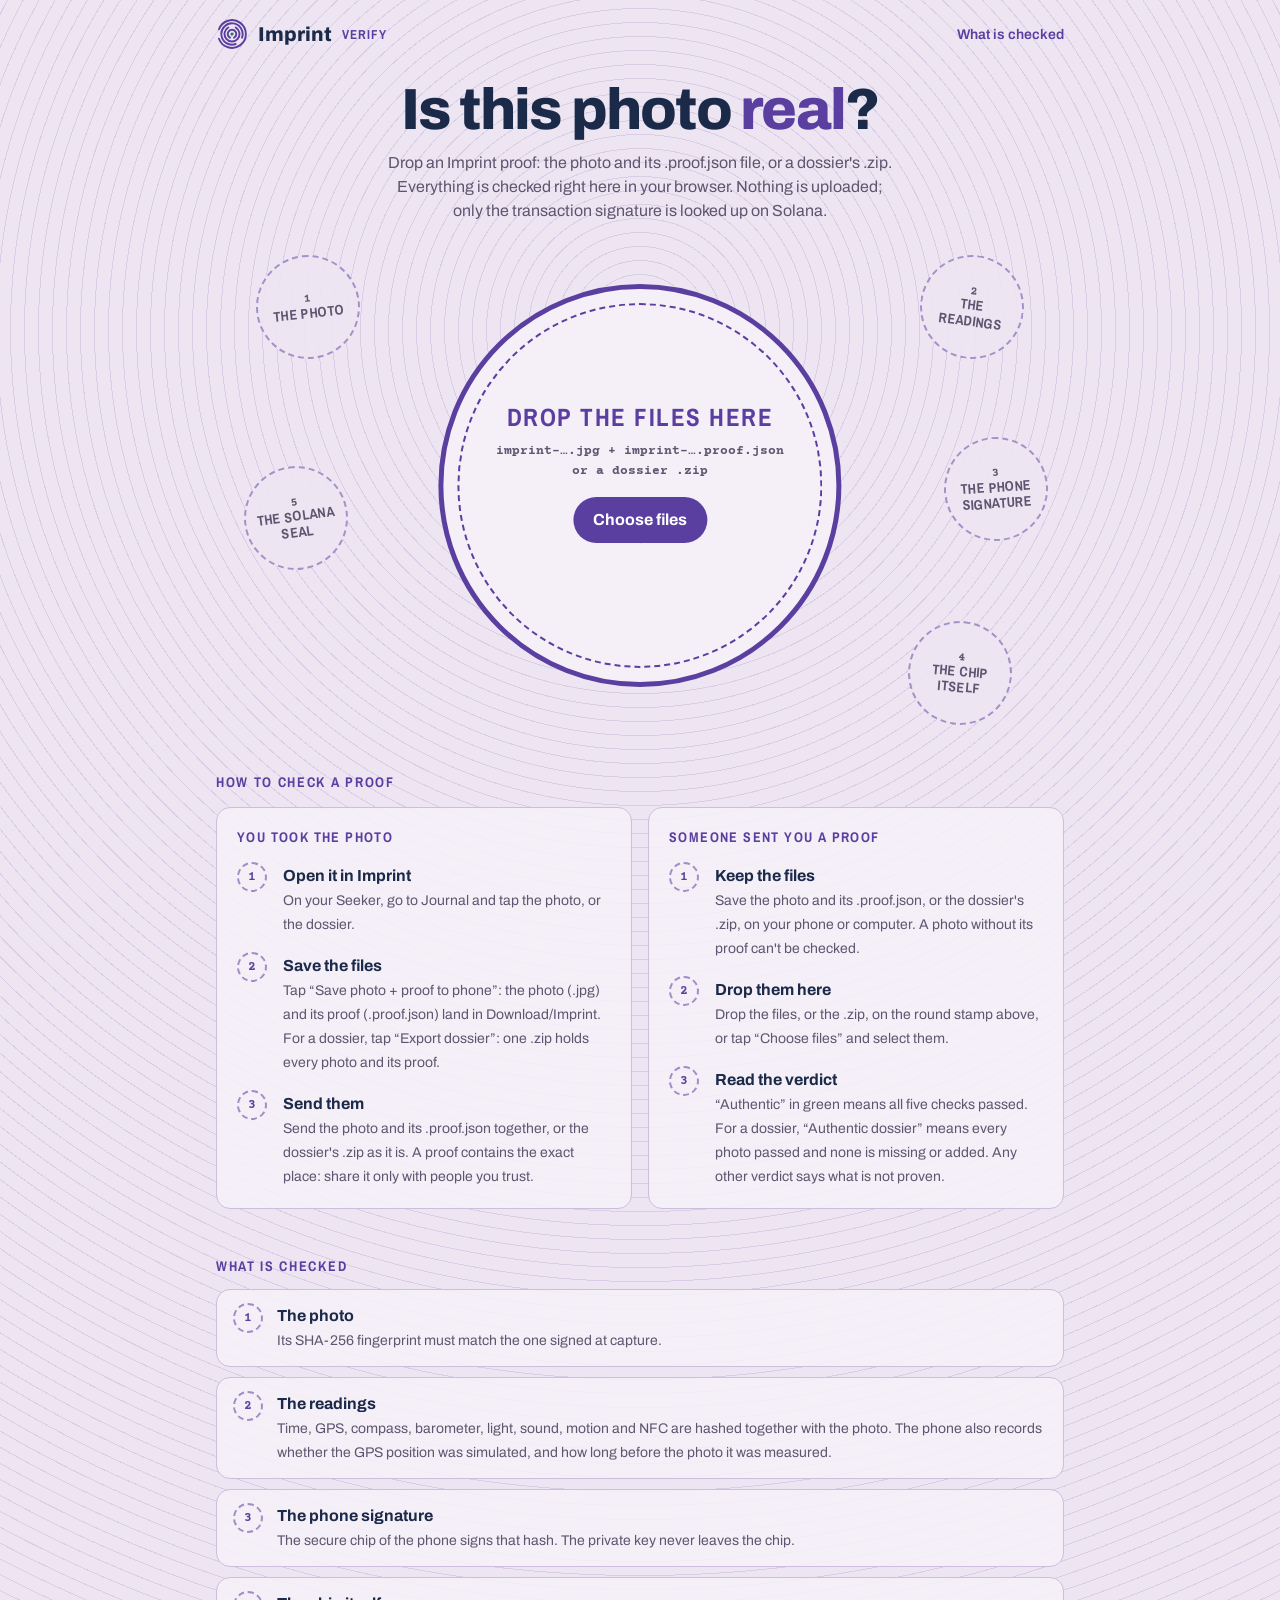
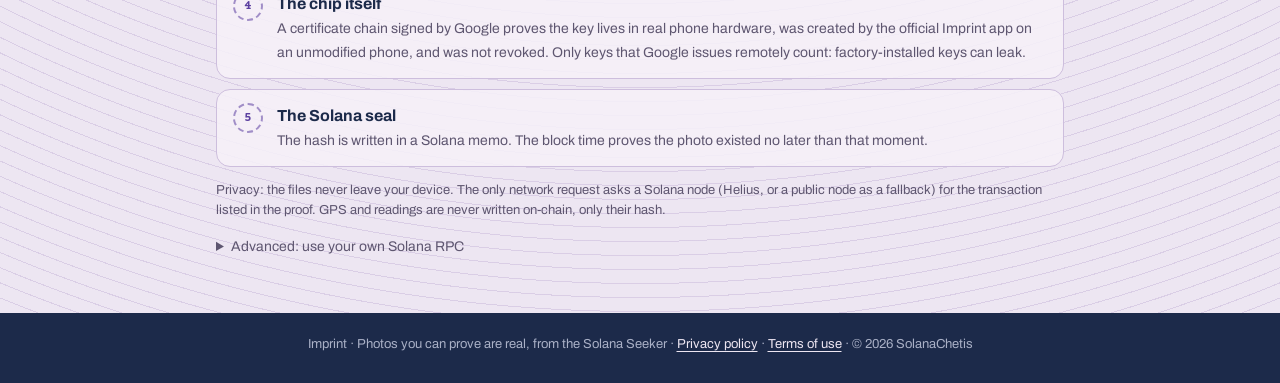
==== commit c7ba3a05: "Verify: say on the home page that a dossier .zip can be dropped The drop zone, the intro and the "Ho" ====
--- a/index.html
+++ b/index.html
@@ -144,6 +144,12 @@
   .card h4 .tag { font: 700 11px var(--narrow); color: var(--muted); border: 1.5px solid var(--outline); border-radius: 6px; padding: 1px 7px; }
   .note { color: var(--muted); font-size: 13px; margin: 14px 0 0; }
   .ok-t { color: var(--mint); } .warn-t { color: var(--amber); } .fail-t { color: var(--danger); }
+  .dgrid { display: grid; grid-template-columns: repeat(auto-fill, minmax(104px, 1fr)); gap: 10px; margin-top: 16px; }
+  .dgrid button { position: relative; padding: 0; border: 1px solid var(--outline); border-radius: 10px; overflow: hidden; background: var(--surface2); cursor: pointer; }
+  .dgrid button:focus-visible { outline: 2px solid var(--purple); outline-offset: 2px; }
+  .dgrid img, .dgrid .none { display: block; width: 100%; aspect-ratio: 1; object-fit: cover; }
+  .dgrid .none { display: grid; place-items: center; color: var(--muted); }
+  .dgrid .w { position: absolute; top: 4px; right: 6px; background: var(--surface); border-radius: 6px; padding: 0 4px; }
   .steps { list-style: none; padding: 0; margin: 0; display: grid; gap: 10px; }
   .steps li { position: relative; padding: 14px 16px 14px 60px; }
   .steps li i { position: absolute; left: 16px; top: 13px; width: 30px; height: 30px; border-radius: 50%; border: 2px dashed rgba(91,63,160,.55); display: grid; place-items: center; font: 700 13px var(--mono); font-style: normal; color: var(--purple); }
@@ -182,11 +188,11 @@
     <div class="stage">
       <section id="drop" aria-labelledby="dropTitle">
         <p id="dropTitle"><b data-i18n="dropTitle"></b></p>
-        <p class="hint">imprint-….jpg + imprint-….proof.json</p>
+        <p class="hint">imprint-….jpg + imprint-….proof.json<br>or a dossier .zip</p>
         <div class="btns">
           <button type="button" class="btn primary" id="pick" data-i18n="pick"></button>
         </div>
-        <input type="file" id="file" multiple accept=".json,application/json,image/*" class="sr" tabindex="-1">
+        <input type="file" id="file" multiple accept=".json,application/json,image/*,.zip,application/zip" class="sr" tabindex="-1">
         <p id="status" role="status" aria-live="polite"></p>
       </section>
       <!-- The five checks as stamps around the pad: struck in their ink once a proof has been checked. -->
@@ -256,6 +262,7 @@
 /* ---------- Constants ---------- */
 
 const MEMO_PREFIX = "imprint:v1:sha256:";
+const DOSSIER_MEMO_PREFIX = "imprint:v1:dossier:sha256:";
 const KEY_CHALLENGE = "imprint-device-key";
 // Imprint seal fee: SKR burned and paid to the treasury (or SOL when the wallet has no SKR).
 const SKR_MINT = "SKRbvo6Gf7GondiT3BbTfuRDPqLWei4j2Qy2NPGZhW3";
@@ -300,8 +307,8 @@
 const I18N = {
   en: {
     heroTitle: 'Is this photo <span>real</span>?',
-    heroLead: "Drop an Imprint proof: the photo and its .proof.json file. Everything is checked right here in your browser. Nothing is uploaded; only the transaction signature is looked up on Solana.",
-    dropTitle: "Drop both files here",
+    heroLead: "Drop an Imprint proof: the photo and its .proof.json file, or a dossier's .zip. Everything is checked right here in your browser. Nothing is uploaded; only the transaction signature is looked up on Solana.",
+    dropTitle: "Drop the files here",
     pick: "Choose files",
     checking: "Checking…",
     needJson: "Add the .proof.json file that came with the photo.",
@@ -408,13 +415,13 @@
     verified: "verified", selfSigned: "self-signed", unverified: "unverified", failed: "failed",
     useTitle: "How to check a proof",
     useMine: "You took the photo",
-    useM1t: "Open it in Imprint", useM1: "On your Seeker, go to Journal and tap the photo.",
-    useM2t: "Save both files", useM2: "Tap “Save photo + proof to phone”. The photo (.jpg) and its proof (.proof.json) land in Download/Imprint.",
-    useM3t: "Send both files", useM3: "Send the photo and its .proof.json together. A proof contains the exact place: share it only with people you trust.",
+    useM1t: "Open it in Imprint", useM1: "On your Seeker, go to Journal and tap the photo, or the dossier.",
+    useM2t: "Save the files", useM2: "Tap “Save photo + proof to phone”: the photo (.jpg) and its proof (.proof.json) land in Download/Imprint. For a dossier, tap “Export dossier”: one .zip holds every photo and its proof.",
+    useM3t: "Send them", useM3: "Send the photo and its .proof.json together, or the dossier's .zip as it is. A proof contains the exact place: share it only with people you trust.",
     useTheirs: "Someone sent you a proof",
-    useT1t: "Keep both files", useT1: "Save the photo and its .proof.json on your phone or computer. One without the other can't be checked.",
-    useT2t: "Drop them here", useT2: "Drop both files on the round stamp above, or tap “Choose files” and select both.",
-    useT3t: "Read the verdict", useT3: "“Authentic” in green means all five checks passed. Any other verdict says what is not proven.",
+    useT1t: "Keep the files", useT1: "Save the photo and its .proof.json, or the dossier's .zip, on your phone or computer. A photo without its proof can't be checked.",
+    useT2t: "Drop them here", useT2: "Drop the files, or the .zip, on the round stamp above, or tap “Choose files” and select them.",
+    useT3t: "Read the verdict", useT3: "“Authentic” in green means all five checks passed. For a dossier, “Authentic dossier” means every photo passed and none is missing or added. Any other verdict says what is not proven.",
     howTitle: "What is checked",
     how1t: "The photo", how1: "Its SHA-256 fingerprint must match the one signed at capture.",
     how2t: "The readings", how2: "Time, GPS, compass, barometer, light, sound, motion and NFC are hashed together with the photo. The phone also records whether the GPS position was simulated, and how long before the photo it was measured.",
@@ -425,6 +432,29 @@
     advanced: "Advanced: use your own Solana RPC",
     rpcHelp: "Optional. An https:// mainnet endpoint that allows browser requests (Helius, Triton…). It is asked only when the default nodes can't find the transaction, and a seal seen by it alone is shown as such. Leave empty to use the default nodes.",
     footer: "Imprint · Photos you can prove are real, from the Solana Seeker",
+    rezipped: "This file was re-zipped. Send the original .zip from Imprint, or drop the files it contains.",
+    lonePhoto: "This photo belongs to a dossier: it is sealed with the other photos. Drop the whole dossier .zip exported by Imprint.",
+    badZip: "This .zip is damaged or does not match its own list of files. Send the original .zip from Imprint.",
+    dAuth: "Authentic dossier: {0} photos",
+    dAuthSub: "Every photo and its readings are untouched, signed by the chip of a real phone, and sealed together on Solana{0}.",
+    dUnsealedSub: "The photos are intact but the dossier is not written on Solana, so its date is not guaranteed.",
+    dIntactSub: "The photos were not changed since they were signed, but nothing proves they come from the Imprint app on a real phone.",
+    dWarn: "Check the marked photos",
+    dWarnSub: "The dossier is complete and sealed, but some photos carry a warning (position or clock). Open the photos marked ⚠.",
+    dMissing: "A photo is missing from the dossier.",
+    dAdded: "A photo was added that the dossier does not list.",
+    dChanged: "A photo was changed after it was signed.",
+    dOtherPhone: "A photo comes from another phone than the dossier.",
+    dSealMismatch: "The seal does not match this dossier: its list of photos is not the one written on Solana.",
+    dListChanged: "The dossier's list of photos was changed after it was signed.",
+    dDup: "The dossier lists the same photo twice.",
+    dSealed: "Sealed on Solana",
+    dTaken: "Photos taken",
+    dTakenVal: "between {0} and {1}",
+    dComplete: "Completeness",
+    dCompleteVal: "No photo removed or added",
+    dBack: "← Back to the dossier",
+    dHint: "Tap a photo to see its own checks and readings.",
   },
 };
 
@@ -443,7 +473,7 @@
       el.textContent = t(key);
     }
   }
-  if (lastReport) render(lastReport);
+  if (lastReport) (lastReport.dossier ? renderDossier : render)(lastReport);
 }
 
 /* ---------- Bytes, hashes, base64 ---------- */
@@ -684,10 +714,10 @@
   throw lastError || new Error("RPC unreachable");
 }
 
-async function checkChain(solana, payloadHash) {
+async function checkChain(solana, payloadHash, prefix = MEMO_PREFIX) {
   if (!solana || !solana.signature) return { ok: null, detail: t("chainNone"), kind: "none" };
   const network = solana.network === "devnet" ? "devnet" : "mainnet";
-  const base = { network, signature: String(solana.signature), memo: MEMO_PREFIX + payloadHash };
+  const base = { network, signature: String(solana.signature), memo: prefix + payloadHash };
   if (!/^[1-9A-HJ-NP-Za-km-z]{64,90}$/.test(base.signature)) return { ok: false, detail: t("chainMemo") };
   let found;
   try { found = await fetchTransaction(network, base.signature); } catch (_) {
@@ -721,12 +751,202 @@
 
 /* ---------- Verification ---------- */
 
+/* ---------- Zip (stored entries only, as Imprint writes them) ---------- */
+
+const MIME = { jpg: "image/jpeg", jpeg: "image/jpeg", png: "image/png", webp: "image/webp", json: "application/json" };
+const isJson = (f) => /\.json$/i.test(f.name) || f.type === "application/json";
+const isImage = (f) => f.type.startsWith("image/") || /\.(jpe?g|png|webp|heic)$/i.test(f.name);
+
+// Reads the local headers one after the other. A compressed entry means someone re-zipped the file: say so
+// rather than ship an inflater.
+function readStoredZip(buf) {
+  const v = new DataView(buf);
+  const out = [];
+  const locals = []; // what was read, to compare with the zip's own table of contents
+  const name = (at, len) => {
+    if (at + len > buf.byteLength) throw new Error(t("badZip"));
+    return new TextDecoder().decode(new Uint8Array(buf, at, len));
+  };
+  let p = 0;
+  while (p + 30 <= buf.byteLength && v.getUint32(p, true) === 0x04034b50) {
+    const flags = v.getUint16(p + 6, true), method = v.getUint16(p + 8, true);
+    const size = v.getUint32(p + 18, true), nameLen = v.getUint16(p + 26, true), extraLen = v.getUint16(p + 28, true);
+    if (method !== 0 || (flags & 8)) throw new Error(t("rezipped"));
+    const n = name(p + 30, nameLen);
+    const start = p + 30 + nameLen + extraLen;
+    if (start + size > buf.byteLength) throw new Error(t("badZip"));
+    locals.push({ n, size, at: p });
+    const base = n.split("/").pop();
+    if (base) out.push(new File([new Uint8Array(buf, start, size)], base, { type: MIME[base.split(".").pop().toLowerCase()] || "" }));
+    p = start + size;
+  }
+  if (!out.length) throw new Error(t("badZip"));
+  // File managers list what the central directory says, not what the local headers hold: the two must be the
+  // same files, or the recipient would open other files than the ones checked here.
+  let end = -1;
+  for (let q = buf.byteLength - 22; q >= Math.max(0, buf.byteLength - 22 - 65535); q--) {
+    if (v.getUint32(q, true) === 0x06054b50) { end = q; break; }
+  }
+  if (end < 0) throw new Error(t("badZip"));
+  const count = v.getUint16(end + 10, true);
+  let c = v.getUint32(end + 16, true);
+  if (count !== locals.length) throw new Error(t("badZip"));
+  for (let k = 0; k < count; k++) {
+    if (c + 46 > buf.byteLength || v.getUint32(c, true) !== 0x02014b50) throw new Error(t("badZip"));
+    const nameLen = v.getUint16(c + 28, true), extraLen = v.getUint16(c + 30, true), commentLen = v.getUint16(c + 32, true);
+    const l = locals[k];
+    if (v.getUint16(c + 10, true) !== 0 || v.getUint32(c + 20, true) !== l.size || v.getUint32(c + 42, true) !== l.at
+      || name(c + 46, nameLen) !== l.n) throw new Error(t("badZip"));
+    c += 46 + nameLen + extraLen + commentLen;
+  }
+  return out;
+}
+
+async function expandZips(files) {
+  const out = [];
+  for (const f of files) {
+    if (/\.zip$/i.test(f.name) || /zip/.test(f.type)) out.push(...readStoredZip(await f.arrayBuffer()));
+    else out.push(f);
+  }
+  return out;
+}
+
+/* ---------- Dossier: several photos sealed together ---------- */
+
+// Every photo keeps its own proof (without a seal); the dossier's manifest lists their payload hashes, is signed
+// by the same chip key, and only its hash is on Solana. Photos are matched by hash, never by file name.
+async function verifyDossier(d, proofs, files) {
+  if (typeof d.manifest_raw !== "string" || !d.device) throw new Error(t("badJson"));
+  const manifestBytes = new TextEncoder().encode(d.manifest_raw);
+  const manifestHash = await sha256(manifestBytes);
+  let manifest = {};
+  try { manifest = JSON.parse(d.manifest_raw) || {}; } catch (_) {}
+  const listed = Array.isArray(manifest.photos) ? manifest.photos.map(String) : [];
+  const checks = {};
+  checks.manifest = manifestHash === d.manifest_sha256 && manifest.format === "imprint-dossier/1"
+    ? { ok: true } : { ok: false, detail: t("dListChanged") };
+  let sigOk = false;
+  try { sigOk = await verifyWith(b64(d.device.public_key_x509_b64), "1.2.840.10045.4.3.2", b64(d.device.signature_b64), manifestBytes); } catch (_) {}
+  checks.signature = sigOk ? { ok: true } : { ok: false, detail: t("dListChanged") };
+  await Promise.race([revocationsReady, new Promise((r) => setTimeout(r, 5000))]);
+  try {
+    checks.attestation = await checkAttestation(d.device.key_attestation_chain_b64, d.device.public_key_x509_b64);
+  } catch (_) {
+    checks.attestation = { ok: false, detail: t("attBad", t("attBroken")) };
+  }
+
+  const images = await Promise.all(files.filter(isImage).map(async (f) => ({ f, hash: await sha256(await f.arrayBuffer()) })));
+  const photos = [];
+  for (const proof of proofs) {
+    if (!proof || proof.format !== "imprint-proof/1" || typeof proof.payload_raw !== "string" || !proof.device) continue;
+    const payloadBytes = new TextEncoder().encode(proof.payload_raw);
+    const payloadHash = await sha256(payloadBytes);
+    let payload = {};
+    try { payload = JSON.parse(proof.payload_raw) || {}; } catch (_) {}
+    const img = images.find((i) => i.hash === proof.photo_sha256);
+    let sig = false;
+    try { sig = await verifyWith(b64(proof.device.public_key_x509_b64), "1.2.840.10045.4.3.2", b64(proof.device.signature_b64), payloadBytes); } catch (_) {}
+    photos.push({
+      proof, payload, payloadHash, photo: img ? img.f : null,
+      intact: !!img && proof.photo_sha256 === payload.photo && payloadHash === proof.payload_sha256 && sig,
+      sameDevice: proof.device.public_key_x509_b64 === d.device.public_key_x509_b64,
+    });
+  }
+  // A photo whose file is not found is "changed" when an unknown image was sent with it, "missing" otherwise.
+  const strays = images.filter((i) => !proofs.some((p) => p && p.photo_sha256 === i.hash));
+  const seen = photos.map((p) => p.payloadHash);
+  const missing = listed.filter((h) => !seen.includes(h)).length + (strays.length ? 0 : photos.filter((p) => !p.photo).length);
+  const changed = photos.some((p) => (p.photo || strays.length) && !p.intact);
+  if (new Set(listed).size !== listed.length) checks.complete = { ok: false, detail: t("dDup") };
+  else if (missing || listed.length < 2) checks.complete = { ok: false, detail: t("dMissing") };
+  else if (seen.some((h) => !listed.includes(h))) checks.complete = { ok: false, detail: t("dAdded") };
+  // An image with no proof, while every listed photo was found: the recipient would see one photo too many.
+  else if (strays.length && photos.every((p) => p.photo)) checks.complete = { ok: false, detail: t("dAdded") };
+  else checks.complete = { ok: true };
+  for (const p of photos) p.listed = listed.includes(p.payloadHash);
+  checks.photos = changed ? { ok: false, detail: t("dChanged") } : { ok: true };
+  checks.sameDevice = photos.every((p) => p.sameDevice) ? { ok: true } : { ok: false, detail: t("dOtherPhone") };
+  // The seal is checked against the hash we computed, never against the one the file claims.
+  checks.chain = await checkChain(d.solana, manifestHash, DOSSIER_MEMO_PREFIX);
+  if (checks.chain.ok === false && checks.chain.detail === t("chainMemo")) checks.chain.detail = t("dSealMismatch");
+  photos.sort((a, b) => listed.indexOf(a.payloadHash) - listed.indexOf(b.payloadHash));
+  return { dossier: d, manifest, photos, checks };
+}
+
+const photoWarn = (payload, chainInfo) => (payload.loc && payload.loc.mock === true) || olderApp(payload) || staleFix(payload)
+  || takenAfterSeal(payload, chainInfo) || clockOff(payload) || clockUnchecked(payload);
+
+function renderDossier(r) {
+  const { checks, photos } = r;
+  const root = document.getElementById("results");
+  root.replaceChildren();
+  const chainInfo = checks.chain.info;
+  // The first broken thing, most telling first, is the reason shown under the verdict.
+  const failed = ["chain", "complete", "sameDevice", "photos", "manifest", "signature", "attestation"]
+    .map((k) => checks[k]).find((c) => c && c.ok === false);
+  const warned = photos.filter((p) => photoWarn(p.payload, chainInfo));
+  let v;
+  if (failed) v = ["v-fail", "✕", t("vFail"), failed.detail || t("vFailSub")];
+  else if (checks.chain.kind === "rpc") v = ["v-warn", "…", t("vRpc"), t("vRpcSub")];
+  else if (checks.chain.kind === "notfound") v = ["v-warn", "?", t("vNotFound"), t("vNotFoundSub")];
+  else if (checks.chain.ok !== true) v = ["v-warn", "!", t("vUnsealed"), t("dUnsealedSub")];
+  else if (chainInfo.network !== "mainnet") v = ["v-warn", "!", t("vDevnet"), t("vDevnetSub")];
+  else if (checks.attestation.ok !== true) v = ["v-warn", "!", t("vIntact"), t("dIntactSub")];
+  else if (warned.length) v = ["v-warn", "!", t("dWarn"), t("dWarnSub")];
+  else if (chainInfo.custom) v = ["v-warn", "!", t("vCustom"), t("vCustomSub", chainInfo.rpc)];
+  else v = ["v-ok", "✓", t("dAuth", photos.length), t("dAuthSub", t("onDate", fmtDate(chainInfo.blockTime * 1000)))];
+  root.append(h("div", { class: "verdict " + v[0] }, h("div", { class: "ico", "aria-hidden": "true" }, v[1]), h("div", null, h("h3", null, v[2]), h("p", null, v[3]))));
+
+  const times = photos.map((p) => p.payload.t).filter(isNum).sort((a, b) => a - b);
+  const rows = [
+    [t("dSealed"), chainInfo && chainInfo.blockTime ? fmtDate(chainInfo.blockTime * 1000) : null],
+    [t("dTaken"), times.length ? t("dTakenVal", fmtDate(times[0]), fmtDate(times[times.length - 1])) : null],
+    [t("dComplete"), checks.complete.ok === true ? h("span", { class: "ok-t" }, t("dCompleteVal")) : h("b", { class: "fail-t" }, "⚠ " + checks.complete.detail)],
+    ["Tx", chainInfo && chainInfo.signature ? link(explorerTx(chainInfo.signature, chainInfo.network), short(chainInfo.signature)) : null],
+  ];
+  const grid = h("div", { class: "dgrid" });
+  for (const p of photos) {
+    if (p.photo && !p.url) p.url = URL.createObjectURL(p.photo);
+    const tile = h("button", { type: "button" }, p.url ? h("img", { src: p.url, alt: "" }) : h("div", { class: "none" }, "?"),
+      !p.intact || !p.sameDevice ? h("b", { class: "w fail-t" }, "✕") : photoWarn(p.payload, chainInfo) ? h("b", { class: "w warn-t" }, "⚠") : null);
+    tile.addEventListener("click", () => {
+      const ok = (c) => (c ? { ok: true } : { ok: false });
+      // A photo is sealed only through a sound dossier that lists it: never lend it the dossier's seal otherwise.
+      const sound = ["manifest", "signature", "complete"].every((k) => checks[k].ok === true);
+      const chain = p.listed && sound ? checks.chain : { ok: false, detail: p.listed ? failed && failed.detail : t("dAdded"), info: checks.chain.info };
+      render({
+        proof: p.proof, payload: p.payload, payloadHash: p.payloadHash, photo: p.photo, photoUrl: p.url || null,
+        checks: {
+          photo: p.photo ? ok(p.intact) : { ok: null, detail: t("photoMissing") }, payload: ok(p.payloadHash === p.proof.payload_sha256),
+          signature: ok(p.intact && p.sameDevice), attestation: checks.attestation, chain,
+        },
+      });
+      const back = h("button", { type: "button", class: "linkbtn" }, t("dBack"));
+      back.addEventListener("click", () => { renderDossier(r); root.scrollIntoView({ block: "start" }); });
+      root.prepend(back);
+      root.scrollIntoView({ block: "start" });
+    });
+    grid.append(tile);
+  }
+  root.append(h("div", { class: "card" }, kv(rows), grid, h("p", { class: "why" }, t("dHint"))));
+  root.classList.add("on");
+}
+
 async function verify(files) {
+  files = await expandZips(files);
+  // A dossier.json among the files: check the whole dossier, not one photo.
+  const parsed = [];
+  for (const f of files.filter(isJson)) { try { parsed.push(JSON.parse(await f.text())); } catch (_) { parsed.push(null); } }
+  const dossier = parsed.find((j) => j && j.format === "imprint-dossier/1");
+  if (dossier) return verifyDossier(dossier, parsed.filter((j) => j !== dossier), files);
+
   const jsonFile = files.find((f) => /\.json$/i.test(f.name) || f.type === "application/json");
   if (!jsonFile) throw new Error(t("needJson"));
   let proof;
   try { proof = JSON.parse(await jsonFile.text()); } catch (_) { throw new Error(t("badJson")); }
   if (!proof || proof.format !== "imprint-proof/1" || typeof proof.payload_raw !== "string" || !proof.device) throw new Error(t("badJson"));
+  // A dossier photo has no seal of its own: checked alone it would only read "not sealed", which is misleading.
+  if (typeof proof.dossier === "string" && !proof.solana) throw new Error(t("lonePhoto"));
 
   const images = files.filter((f) => f !== jsonFile && (f.type.startsWith("image/") || /\.(jpe?g|png|webp|heic)$/i.test(f.name)));
   const photo = images.find((f) => f.name === proof.photo_file) || images[0] || null;
@@ -1048,6 +1268,13 @@
   try {
     const report = await verify(files);
     if (id !== runId) return;
+    if (report.dossier) {
+      lastReport = report;
+      status.textContent = "";
+      renderDossier(report);
+      document.getElementById("results").scrollIntoView({ behavior: "smooth", block: "start" });
+      return;
+    }
     if (lastShownUrl) URL.revokeObjectURL(lastShownUrl);
     report.photoUrl = lastShownUrl = report.photo ? URL.createObjectURL(report.photo) : null;
     lastReport = report;
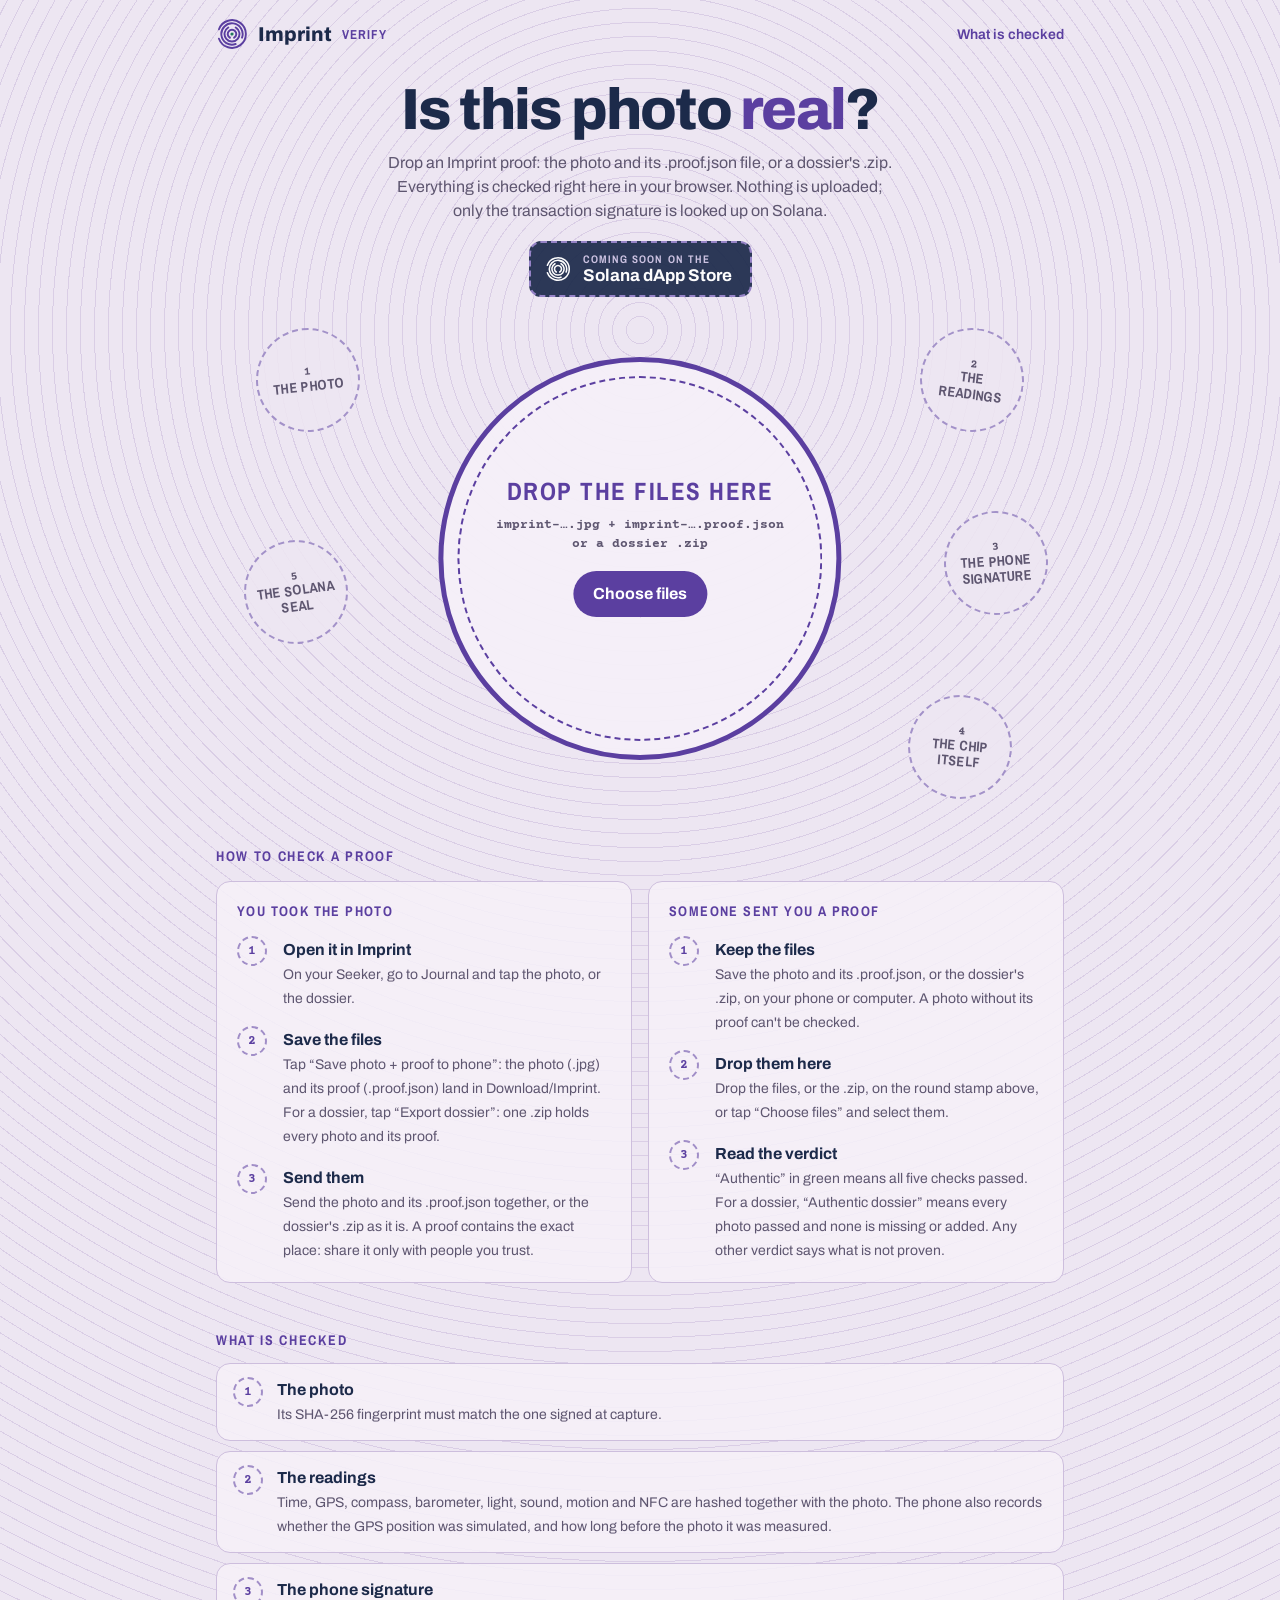
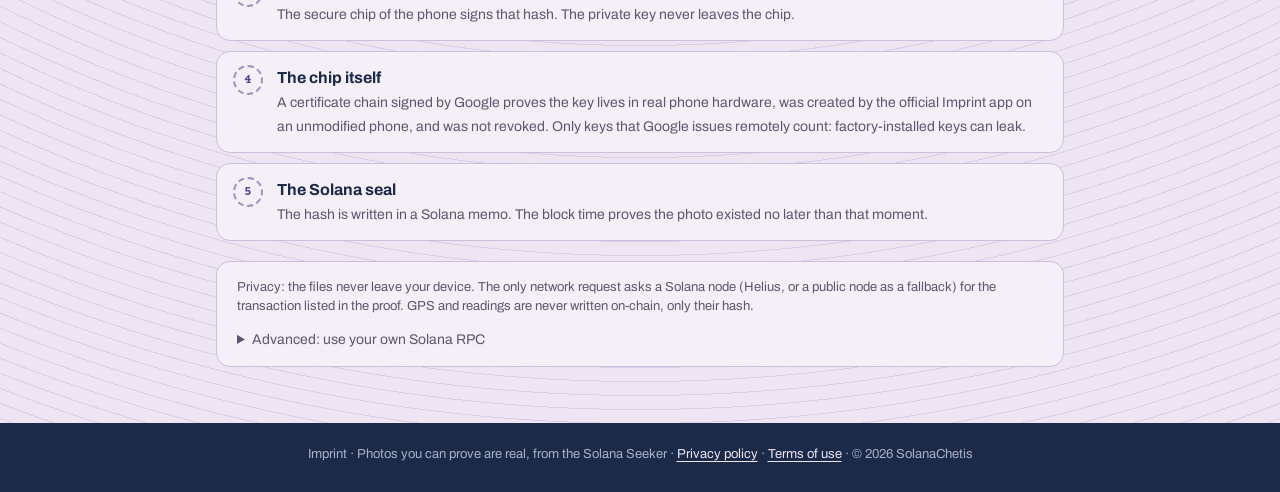
==== commit 3bad7573: "Verify: unify legal pages, add Open Graph card and UI polish" ====
--- a/index.html
+++ b/index.html
@@ -7,6 +7,19 @@
 <meta name="referrer" content="no-referrer">
 <title>Imprint Verify</title>
 <meta name="description" content="Verify an Imprint proof: photo, sensor readings, phone chip signature and Solana seal, checked in your browser.">
+<link rel="canonical" href="https://imprintproof.app/">
+<meta property="og:type" content="website">
+<meta property="og:url" content="https://imprintproof.app/">
+<meta property="og:site_name" content="Imprint">
+<meta property="og:title" content="Imprint Verify — Is this photo real?">
+<meta property="og:description" content="Drop an Imprint proof (.jpg + .proof.json, or dossier .zip) to check the photo, sensors, phone chip attestation and Solana seal right in your browser.">
+<meta property="og:image" content="https://imprintproof.app/og-card.png">
+<meta property="og:image:width" content="1200">
+<meta property="og:image:height" content="630">
+<meta name="twitter:card" content="summary_large_image">
+<meta name="twitter:title" content="Imprint Verify — Is this photo real?">
+<meta name="twitter:description" content="Check an Imprint photo proof locally in your browser: SHA-256, sensors, hardware chip attestation and Solana seal.">
+<meta name="twitter:image" content="https://imprintproof.app/og-card.png">
 <link rel="icon" href="data:image/svg+xml,%3Csvg xmlns='http://www.w3.org/2000/svg' viewBox='24 24 60 60'%3E%3Cpath d='M29.57,45.11 A26,26 0 1,1 29.57,62.89 M60.84,72.79 A20,20 0 1,1 72.79,60.84 M61,41.88 A14,14 0 1,1 47,41.88 M50,60.93 A8,8 0 1,1 58,60.93' fill='none' stroke='%235B3FA0' stroke-width='4' stroke-linecap='round'/%3E%3C/svg%3E">
 <style>
   /* "Visa stamp" world, same as the app: a passport security page, stamp inks on navy text.
@@ -50,7 +63,7 @@
     position: absolute; top: 8%; bottom: 8%; left: 50%; aspect-ratio: 1; transform: translateX(-50%);
     border-radius: 50%; border: 5px solid var(--purple); background: rgba(246,241,249,.94); padding: 34px;
     display: flex; flex-direction: column; align-items: center; justify-content: center; text-align: center;
-    transition: background .15s, transform .15s;
+    transition: background .15s;
   }
   #drop::before { content: ""; position: absolute; inset: 14px; border-radius: 50%; border: 2px dashed var(--purple); pointer-events: none; }
   #drop.over { background: #e6dcf3; transform: translateX(-50%) scale(1.02); }
@@ -140,9 +153,18 @@
   details.fold > .body { padding: 0 20px 18px; }
   .linkbtn { background: none; border: 0; padding: 0; font: inherit; color: var(--purple); cursor: pointer; text-decoration: underline; text-underline-offset: 3px; }
   .mono { font-family: var(--mono); font-size: 13px; }
-  .card h4 { margin: 0 0 14px; font: 700 14px var(--narrow); text-transform: uppercase; letter-spacing: .1em; color: var(--purple); display: flex; align-items: center; gap: 8px; }
-  .card h4 .tag { font: 700 11px var(--narrow); color: var(--muted); border: 1.5px solid var(--outline); border-radius: 6px; padding: 1px 7px; }
+  .card h3, .card h4 { margin: 0 0 14px; font: 700 14px var(--narrow); text-transform: uppercase; letter-spacing: .1em; color: var(--purple); display: flex; align-items: center; gap: 8px; }
+  .card h3 .tag, .card h4 .tag { font: 700 11px var(--narrow); color: var(--muted); border: 1.5px solid var(--outline); border-radius: 6px; padding: 1px 7px; }
   .note { color: var(--muted); font-size: 13px; margin: 14px 0 0; }
+  .meta-box { margin-top: 20px; padding: 16px 20px; }
+  .meta-box .note:first-child { margin-top: 0; }
+  .meta-box details { margin-top: 12px; }
+  .store { display: flex; justify-content: center; margin: 18px 0 0; }
+  .store .badge { display: inline-flex; align-items: center; gap: 12px; background: var(--navy); color: #fff; border-radius: 12px; padding: 9px 18px 9px 14px; text-decoration: none; line-height: 1.15; }
+  .store .badge svg { flex: none; }
+  .store .badge small { display: block; font: 700 11px var(--narrow); text-transform: uppercase; letter-spacing: .1em; color: #c9bfe0; }
+  .store .badge b { display: block; font-size: 17px; }
+  .store .badge[aria-disabled="true"] { cursor: default; opacity: .92; border: 2px dashed #8f7bc4; }
   .ok-t { color: var(--mint); } .warn-t { color: var(--amber); } .fail-t { color: var(--danger); }
   .dgrid { display: grid; grid-template-columns: repeat(auto-fill, minmax(104px, 1fr)); gap: 10px; margin-top: 16px; }
   .dgrid button { position: relative; padding: 0; border: 1px solid var(--outline); border-radius: 10px; overflow: hidden; background: var(--surface2); cursor: pointer; }
@@ -184,6 +206,16 @@
   <main>
     <h1 data-i18n="heroTitle"></h1>
     <p class="lead" data-i18n="heroLead"></p>
+    <!-- No store page exists yet: a non-clickable "coming soon" badge. When the app is live, turn this span into
+         <a href="the real dApp Store link"> and change the two texts; never link before the page is real. -->
+    <p class="store">
+      <span class="badge" aria-disabled="true">
+        <svg width="26" height="26" viewBox="24 24 60 60" aria-hidden="true">
+          <path d="M29.57,45.11 A26,26 0 1,1 29.57,62.89 M60.84,72.79 A20,20 0 1,1 72.79,60.84 M61,41.88 A14,14 0 1,1 47,41.88 M50,60.93 A8,8 0 1,1 58,60.93" fill="none" stroke="#fff" stroke-width="3.6" stroke-linecap="round"/>
+        </svg>
+        <span><small data-i18n="storeSmall"></small><b data-i18n="storeBig"></b></span>
+      </span>
+    </p>
 
     <div class="stage">
       <section id="drop" aria-labelledby="dropTitle">
@@ -213,7 +245,7 @@
       <h2 data-i18n="useTitle"></h2>
       <div class="grid2">
         <div class="card">
-          <h4 data-i18n="useMine"></h4>
+          <h3 data-i18n="useMine"></h3>
           <ol class="steps">
             <li><i>1</i><b data-i18n="useM1t"></b><span data-i18n="useM1"></span></li>
             <li><i>2</i><b data-i18n="useM2t"></b><span data-i18n="useM2"></span></li>
@@ -221,7 +253,7 @@
           </ol>
         </div>
         <div class="card">
-          <h4 data-i18n="useTheirs"></h4>
+          <h3 data-i18n="useTheirs"></h3>
           <ol class="steps">
             <li><i>1</i><b data-i18n="useT1t"></b><span data-i18n="useT1"></span></li>
             <li><i>2</i><b data-i18n="useT2t"></b><span data-i18n="useT2"></span></li>
@@ -241,16 +273,18 @@
         <li class="card"><i>5</i><b data-i18n="how5t"></b><span data-i18n="how5"></span></li>
       </ol>
     </section>
-    <p class="note" data-i18n="privacy"></p>
-
-    <details>
-      <summary data-i18n="advanced"></summary>
-      <p class="note" data-i18n="rpcHelp"></p>
-      <div class="rpc">
-        <label for="rpc" class="sr">RPC</label>
-        <input id="rpc" type="url" inputmode="url" placeholder="https://…" spellcheck="false" autocomplete="off">
-      </div>
-    </details>
+    <div class="card meta-box">
+      <p class="note" data-i18n="privacy"></p>
+
+      <details>
+        <summary data-i18n="advanced"></summary>
+        <p class="note" data-i18n="rpcHelp"></p>
+        <div class="rpc">
+          <label for="rpc" class="sr">Custom Solana RPC URL</label>
+          <input id="rpc" type="url" inputmode="url" placeholder="https://…" aria-label="Custom Solana RPC URL" spellcheck="false" autocomplete="off">
+        </div>
+      </details>
+    </div>
   </main>
 </div>
 <footer>
@@ -310,6 +344,7 @@
     heroLead: "Drop an Imprint proof: the photo and its .proof.json file, or a dossier's .zip. Everything is checked right here in your browser. Nothing is uploaded; only the transaction signature is looked up on Solana.",
     dropTitle: "Drop the files here",
     pick: "Choose files",
+    storeSmall: "Coming soon on the", storeBig: "Solana dApp Store",
     checking: "Checking…",
     needJson: "Add the .proof.json file that came with the photo.",
     badJson: "This file is not an Imprint proof.",
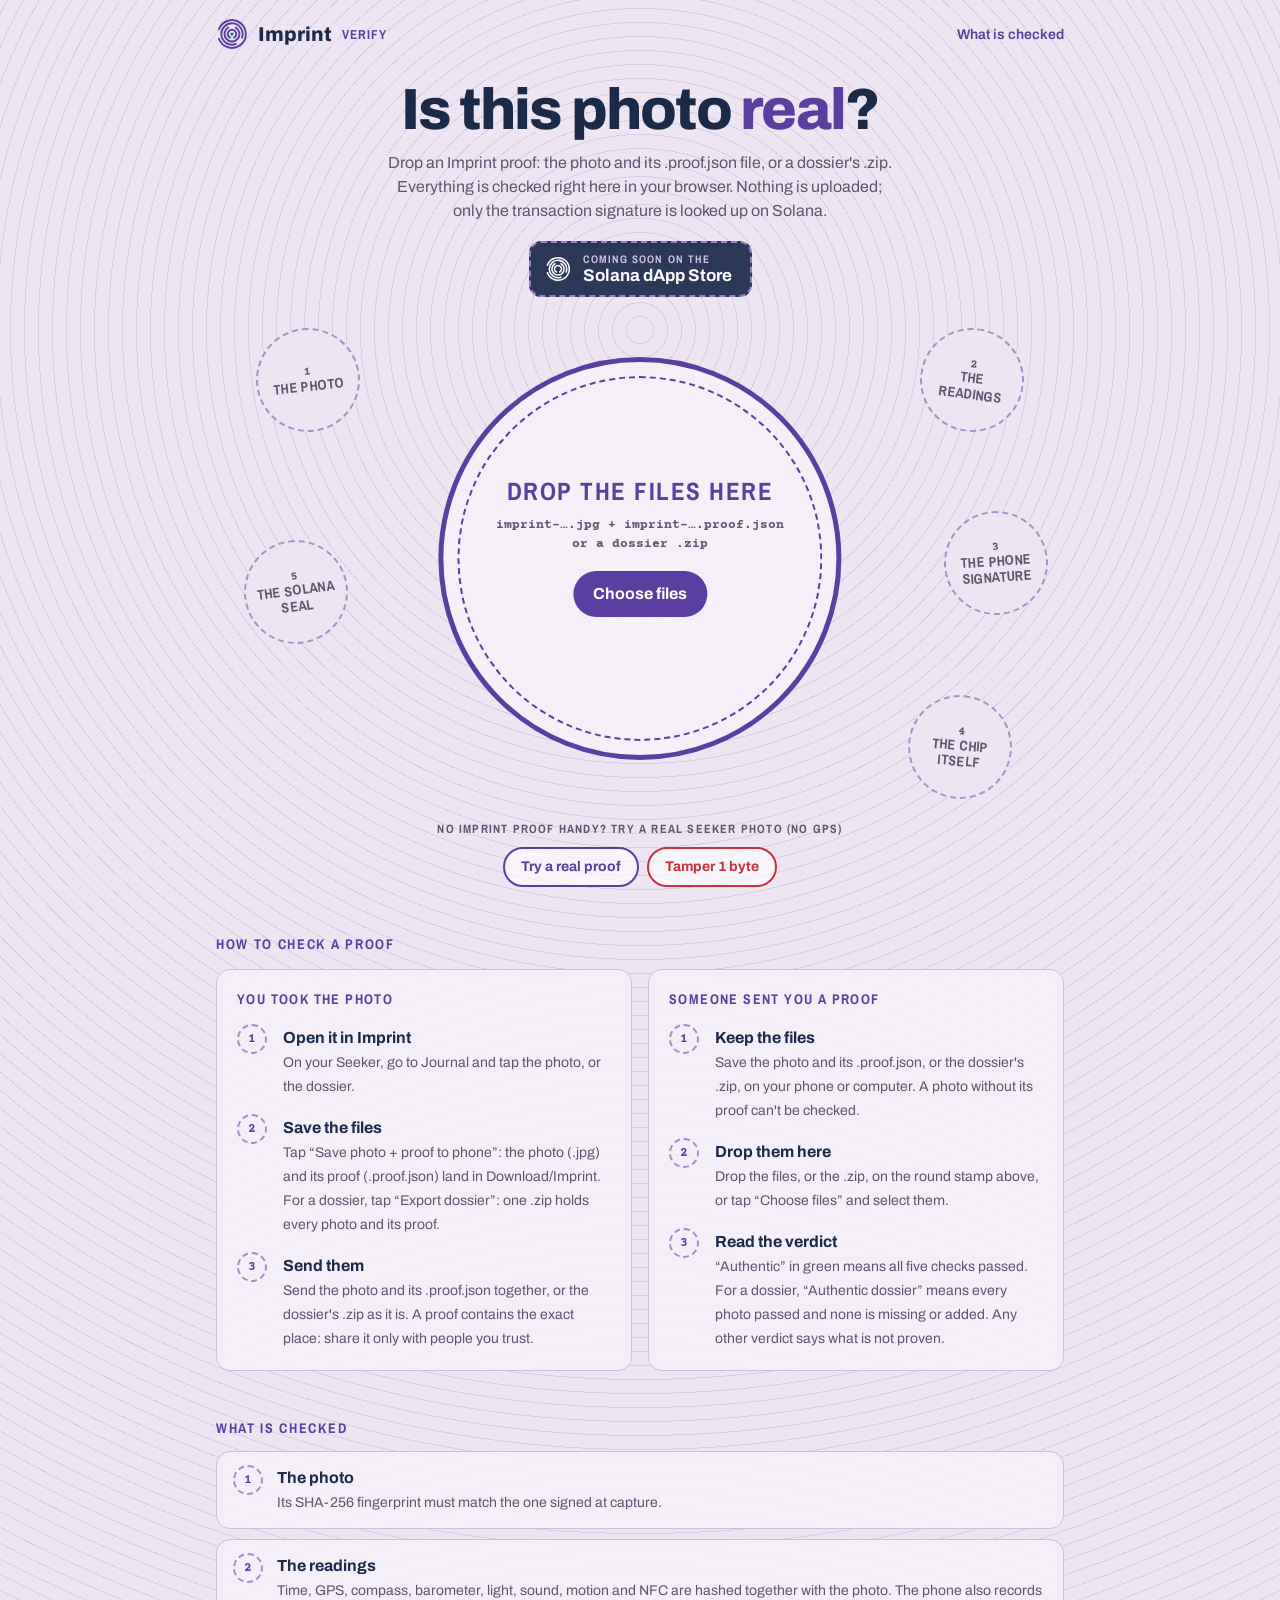
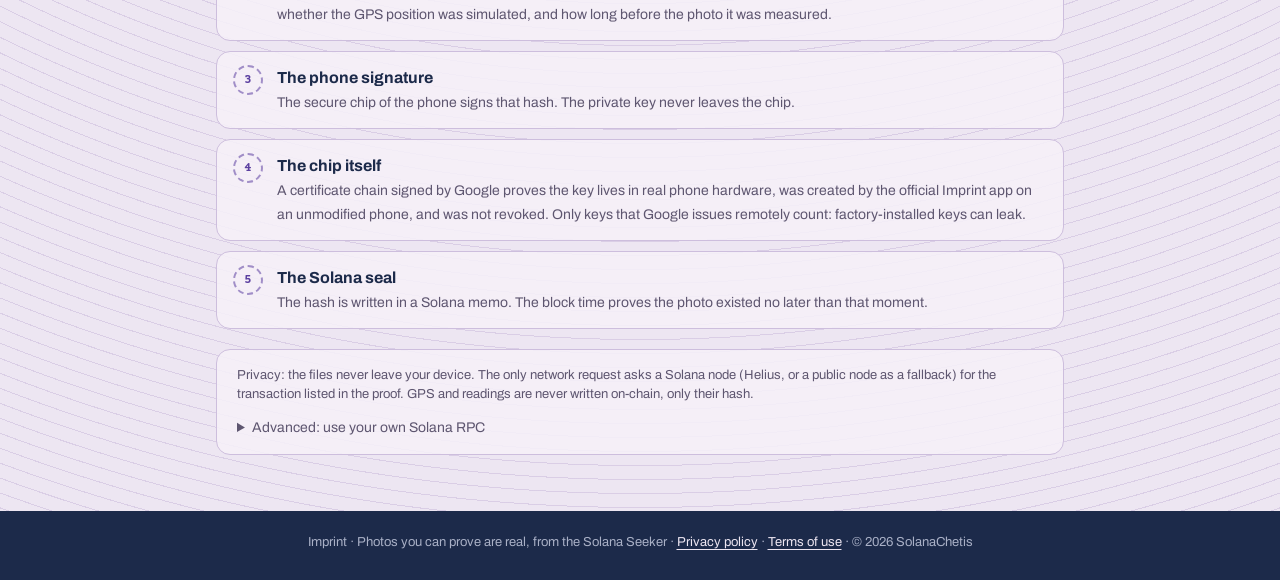
==== commit 7fb61d55: "Verify: add interactive demo (real no-GPS Seeker proof + 1-byte tamper)" ====
--- a/index.html
+++ b/index.html
@@ -75,7 +75,12 @@
   .btn { border: 0; border-radius: 999px; padding: 0 20px; height: 46px; font: inherit; font-weight: 700; cursor: pointer; }
   .btn.primary { background: var(--purple); color: #fff; }
   .btn.ghost { background: rgba(255,255,255,.6); color: var(--purple); border: 2px solid var(--purple); }
+  .btn.ghost.danger { color: var(--danger); border-color: var(--danger); }
   .btn:hover { filter: brightness(1.08); }
+  .demo-bar { display: flex; flex-direction: column; align-items: center; gap: 10px; margin-top: 22px; text-align: center; }
+  .demo-bar small { font: 700 12px var(--narrow); text-transform: uppercase; letter-spacing: .1em; color: var(--muted); }
+  .demo-bar .btns { margin-top: 0; }
+  .demo-bar .btn { height: 40px; padding: 0 16px; font-size: 14px; }
   .btn:focus-visible, summary:focus-visible, .linkbtn:focus-visible { outline: 2px solid var(--purple); outline-offset: 3px; }
   #status { color: var(--muted); text-align: center; min-height: 22px; margin: 8px 0 0; font-size: 14px; }
   #status.err { color: var(--danger); }
@@ -237,6 +242,14 @@
       </div>
     </div>
 
+    <div class="demo-bar">
+      <small data-i18n="demoLabel"></small>
+      <div class="btns">
+        <button type="button" class="btn ghost" id="demoReal" data-i18n="demoReal"></button>
+        <button type="button" class="btn ghost danger" id="demoTamper" data-i18n="demoTamper"></button>
+      </div>
+    </div>
+
     <section id="results" aria-live="polite"></section>
 
     <!-- Explains the five checks before a proof is dropped; hidden once a result shows them. -->
@@ -345,6 +358,10 @@
     dropTitle: "Drop the files here",
     pick: "Choose files",
     storeSmall: "Coming soon on the", storeBig: "Solana dApp Store",
+    demoLabel: "No Imprint proof handy? Try a real Seeker photo (no GPS)",
+    demoReal: "Try a real proof",
+    demoTamper: "Tamper 1 byte",
+    demoErr: "Could not load the sample proof.",
     checking: "Checking…",
     needJson: "Add the .proof.json file that came with the photo.",
     badJson: "This file is not an Imprint proof.",
@@ -1327,6 +1344,32 @@
 const input = document.getElementById("file");
 document.getElementById("pick").addEventListener("click", () => input.click());
 input.addEventListener("change", () => { if (input.files.length) run([...input.files]); input.value = ""; });
+
+// Built-in demo: a real Seeker mainnet proof taken with GPS off. "Tamper 1 byte" flips a single bit near the end
+// of the JPEG so the picture still looks identical, while the SHA-256 check fails immediately.
+const DEMO_PHOTO = "imprint-mx0ufmq7-pnw4z.jpg";
+const DEMO_JSON = "imprint-mx0ufmq7-pnw4z.proof.json";
+async function runDemo(tamper) {
+  if (framed) return;
+  status.className = "";
+  status.textContent = t("checking");
+  try {
+    const [photoRes, jsonRes] = await Promise.all([fetch("demo/" + DEMO_PHOTO), fetch("demo/" + DEMO_JSON)]);
+    if (!photoRes.ok || !jsonRes.ok) throw new Error(t("demoErr"));
+    const photoBytes = new Uint8Array(await photoRes.arrayBuffer());
+    if (tamper && photoBytes.length > 32) photoBytes[photoBytes.length - 16] ^= 1;
+    const jsonBytes = await jsonRes.arrayBuffer();
+    run([
+      new File([photoBytes], DEMO_PHOTO, { type: "image/jpeg" }),
+      new File([jsonBytes], DEMO_JSON, { type: "application/json" }),
+    ]);
+  } catch (e) {
+    status.className = "err";
+    status.textContent = e.message || t("demoErr");
+  }
+}
+document.getElementById("demoReal").addEventListener("click", () => runDemo(false));
+document.getElementById("demoTamper").addEventListener("click", () => runDemo(true));
 let dragDepth = 0;
 window.addEventListener("dragenter", (e) => { e.preventDefault(); dragDepth++; drop.classList.add("over"); });
 window.addEventListener("dragleave", () => { if (--dragDepth <= 0) { dragDepth = 0; drop.classList.remove("over"); } });
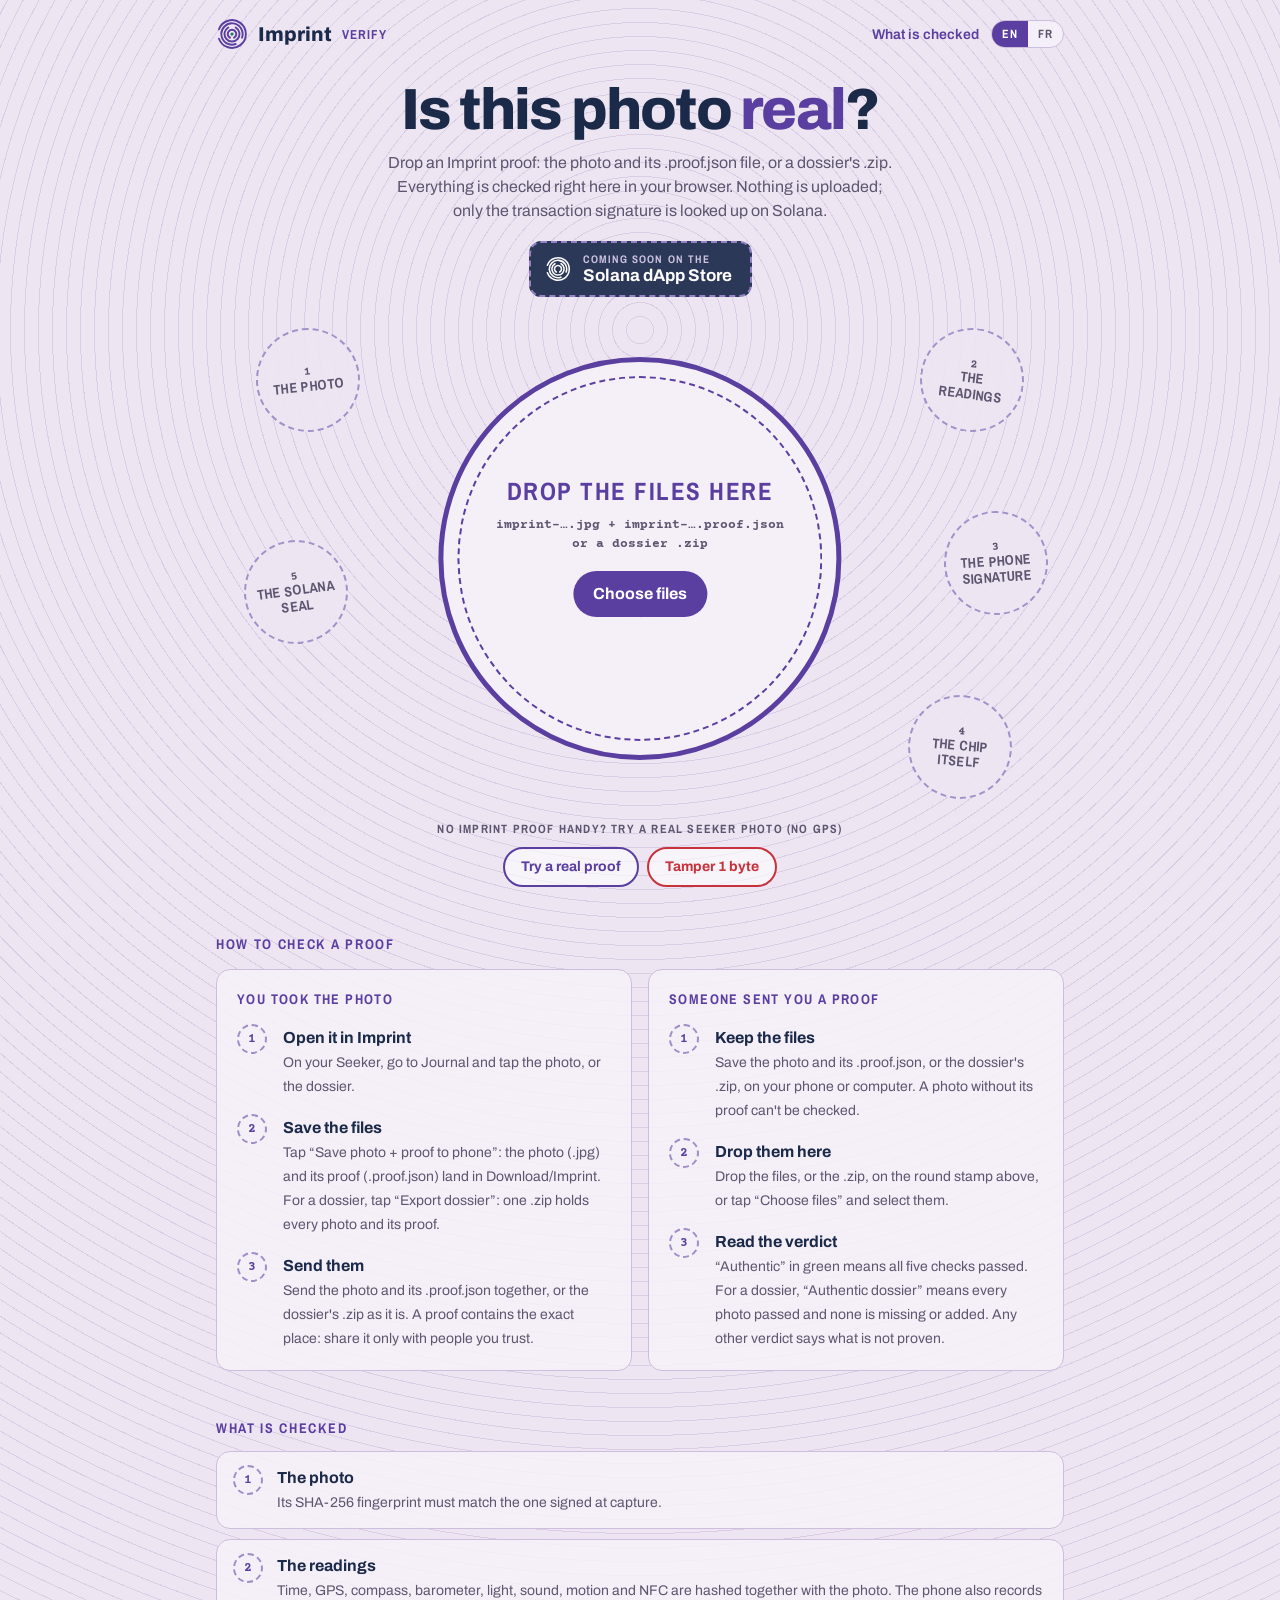
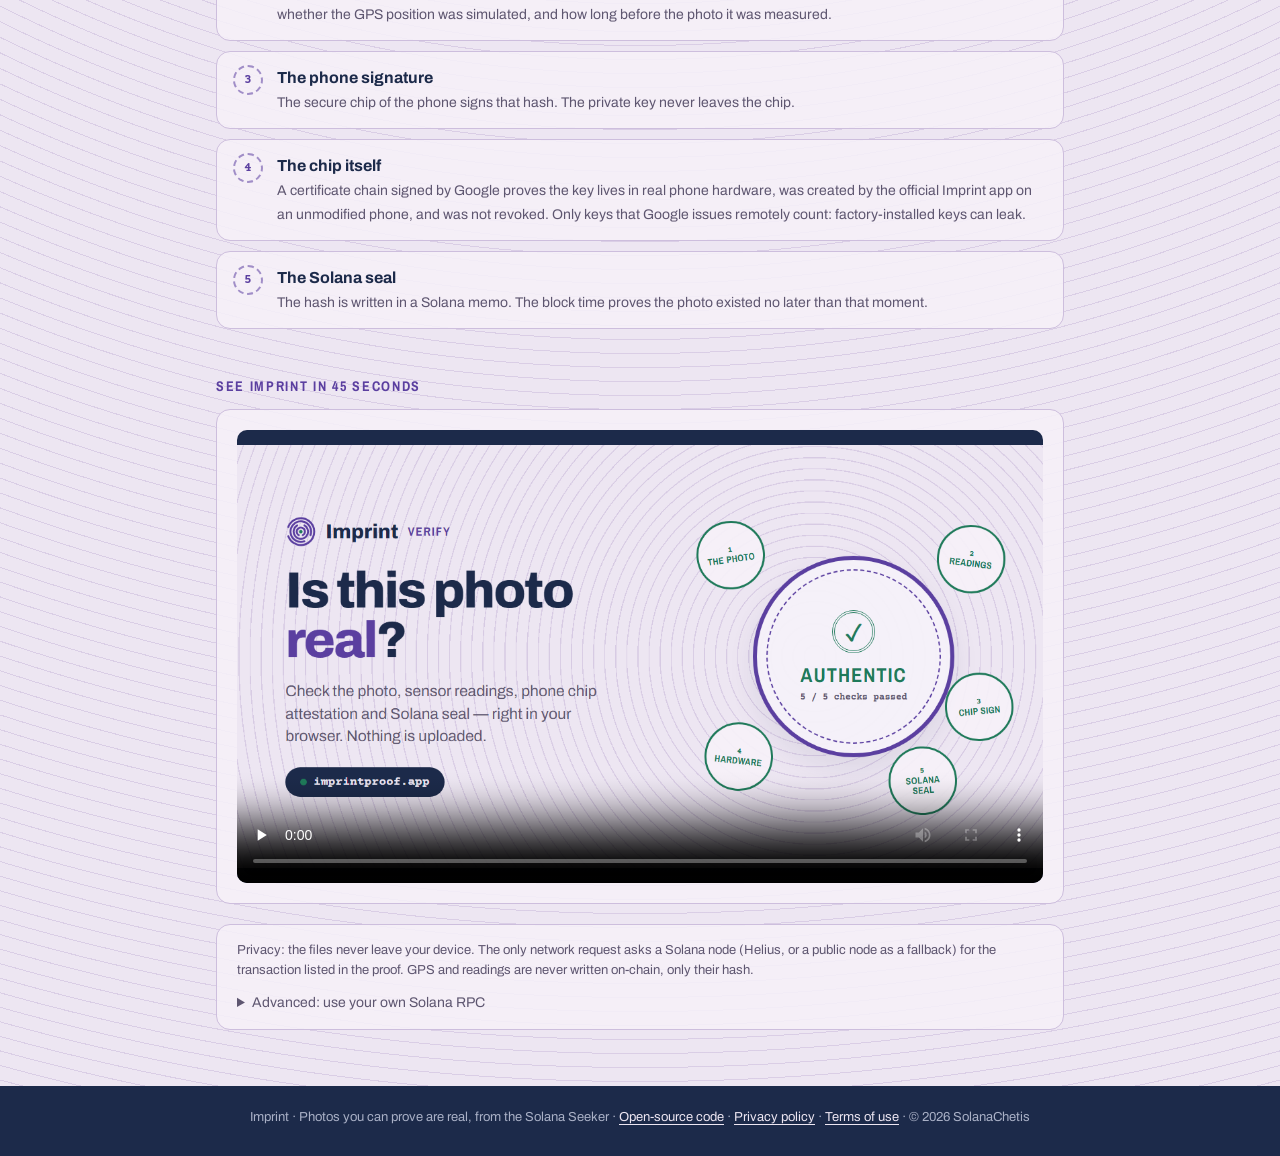
==== commit 54c0c8fb: "Verify: add EN/FR toggle, Print/PDF report, 45s promo video and open-source link" ====
--- a/index.html
+++ b/index.html
@@ -3,7 +3,7 @@
 <head>
 <meta charset="utf-8">
 <meta name="viewport" content="width=device-width, initial-scale=1">
-<meta http-equiv="Content-Security-Policy" content="default-src 'none'; img-src 'self' blob: data:; font-src 'self'; style-src 'unsafe-inline'; script-src 'unsafe-inline'; connect-src 'self' https:; base-uri 'none'; form-action 'none'">
+<meta http-equiv="Content-Security-Policy" content="default-src 'none'; img-src 'self' blob: data:; media-src 'self'; font-src 'self'; style-src 'unsafe-inline'; script-src 'unsafe-inline'; connect-src 'self' https:; base-uri 'none'; form-action 'none'">
 <meta name="referrer" content="no-referrer">
 <title>Imprint Verify</title>
 <meta name="description" content="Verify an Imprint proof: photo, sensor readings, phone chip signature and Solana seal, checked in your browser.">
@@ -47,10 +47,24 @@
   ::selection { background: var(--purple); color: #fff; }
   a { color: var(--purple); text-underline-offset: 3px; }
   .wrap { max-width: 880px; margin: 0 auto; padding: 0 16px; }
-  header { display: flex; align-items: center; justify-content: space-between; padding: 18px 0; }
+  header { display: flex; align-items: center; justify-content: space-between; gap: 12px; padding: 18px 0; }
   .brand { display: flex; align-items: center; gap: 10px; font-weight: 800; font-size: 20px; }
   .brand small { font: 700 13px var(--narrow); text-transform: uppercase; letter-spacing: .08em; color: var(--purple); }
+  .nav-right { display: flex; align-items: center; gap: 12px; }
   header a { font-weight: 600; font-size: 14px; text-decoration: none; }
+  .lang-switch { display: inline-flex; border: 1.5px solid var(--outline); border-radius: 999px; background: rgba(246,241,249,.9); overflow: hidden; }
+  .lang-switch button { border: 0; background: transparent; color: var(--muted); font: 700 12px var(--narrow); letter-spacing: .08em; padding: 5px 10px; cursor: pointer; }
+  .lang-switch button.on { background: var(--purple); color: #fff; }
+  .print-bar { display: flex; justify-content: flex-end; margin-top: 14px; }
+  .print-bar .btn { height: 38px; padding: 0 16px; font-size: 14px; }
+  .video-card { padding: 14px; }
+  .video-card video { display: block; width: 100%; border-radius: 10px; background: var(--navy); aspect-ratio: 16 / 9; }
+  @media print {
+    body { background: #fff !important; background-image: none !important; }
+    header .nav-right, h1, .lead, .store, .stage, .demo-bar, #use, #how, #video, .meta-box, footer, .print-bar, .linkbtn { display: none !important; }
+    #results { margin-top: 0 !important; }
+    .card, .verdict { background: #fff !important; break-inside: avoid; }
+  }
   h1 { font-size: clamp(34px, 6vw, 58px); font-weight: 800; line-height: 1.02; margin: 12px 0 12px; letter-spacing: -.03em; text-align: center; }
   h1 span { color: var(--purple); }
   .lead { color: var(--muted); max-width: 56ch; margin: 0 auto; text-align: center; }
@@ -205,7 +219,13 @@
       </svg>
       Imprint <small>Verify</small>
     </div>
-    <a href="#how" data-i18n="howTitle"></a>
+    <div class="nav-right">
+      <a href="#how" data-i18n="howTitle"></a>
+      <div class="lang-switch" role="group" aria-label="Language">
+        <button type="button" id="langEn" class="on">EN</button>
+        <button type="button" id="langFr">FR</button>
+      </div>
+    </div>
   </header>
 
   <main>
@@ -286,6 +306,13 @@
         <li class="card"><i>5</i><b data-i18n="how5t"></b><span data-i18n="how5"></span></li>
       </ol>
     </section>
+    <section id="video">
+      <h2 data-i18n="videoTitle"></h2>
+      <div class="card video-card">
+        <video src="demo/imprint-promo-en.mp4" poster="og-card.png" controls preload="none" playsinline></video>
+      </div>
+    </section>
+
     <div class="card meta-box">
       <p class="note" data-i18n="privacy"></p>
 
@@ -301,7 +328,7 @@
   </main>
 </div>
 <footer>
-  <span data-i18n="footer"></span> · <a href="privacy.html">Privacy policy</a> · <a href="terms.html">Terms of use</a> · © 2026 SolanaChetis
+  <span data-i18n="footer"></span> · <a href="https://github.com/solanachetis/imprint-verify" target="_blank" rel="noopener noreferrer" data-i18n="openSource"></a> · <a href="privacy.html" data-i18n="privacyLink"></a> · <a href="terms.html" data-i18n="termsLink"></a> · © 2026 SolanaChetis
 </footer>
 <script>
 "use strict";
@@ -507,15 +534,183 @@
     dCompleteVal: "No photo removed or added",
     dBack: "← Back to the dossier",
     dHint: "Tap a photo to see its own checks and readings.",
+    printReport: "Print / Save PDF",
+    videoTitle: "See Imprint in 45 seconds",
+    openSource: "Open-source code",
+    privacyLink: "Privacy policy",
+    termsLink: "Terms of use",
+  },
+  fr: {
+    heroTitle: 'Cette photo est-elle <span>vraie</span> ?',
+    heroLead: "Déposez une preuve Imprint : la photo et son fichier .proof.json, ou le .zip d'un dossier. Tout est vérifié ici dans votre navigateur. Rien n'est envoyé sur un serveur ; seule la signature de transaction est vérifiée sur Solana.",
+    dropTitle: "Déposez les fichiers ici",
+    pick: "Choisir des fichiers",
+    storeSmall: "Bientôt sur le", storeBig: "Solana dApp Store",
+    demoLabel: "Pas de preuve sous la main ? Essayez une vraie photo Seeker (sans GPS)",
+    demoReal: "Tester une vraie preuve",
+    demoTamper: "Modifier 1 octet",
+    demoErr: "Impossible de charger la preuve exemple.",
+    checking: "Vérification…",
+    needJson: "Ajoutez le fichier .proof.json fourni avec la photo.",
+    badJson: "Ce fichier n'est pas une preuve Imprint.",
+    photoOk: "Photo intacte",
+    photoWhy: "L'empreinte SHA-256 de la photo correspond exactement à celle signée lors de la prise. Un seul pixel modifié casse la correspondance.",
+    payloadOk: "Mesures intactes",
+    payloadWhy: "La date, le lieu et les capteurs sont exactement ceux enregistrés au moment de la photo.",
+    sigOk: "Signature valide",
+    sigWhy: "La photo et ses mesures sont signées par la clé de l'appareil (ECDSA P-256). La ligne suivante indique si cette clé vit dans une vraie puce matérielle.",
+    attOk: "Puce matérielle authentique",
+    attWhy: "Google certifie que la clé de signature a été créée par l'application officielle Imprint dans la puce sécurisée d'un vrai téléphone non modifié, sans jamais pouvoir en sortir.",
+    chainOk: "Scellé sur Solana",
+    chainWhy: "L'empreinte est inscrite dans une transaction Solana confirmée : la photo existait au plus tard à l'heure de ce bloc.",
+    sOk: "Vérifié", sFail: "Échec", sNone: "Non vérifié",
+    photoMissing: "Photo non fournie : ajoutez le fichier .jpg pour la vérifier.",
+    photoMismatch: "La photo ne correspond pas à la preuve : elle a été modifiée ou c'est une autre photo.",
+    payloadMismatch: "Les mesures ont été modifiées après la capture.",
+    sigBad: "Signature invalide : la preuve a été falsifiée ou altérée.",
+    attNone: "Aucun certificat matériel dans cette preuve.",
+    attBad: "Le certificat matériel est invalide : {0}",
+    attStructure: "la chaîne de certificats est malformée",
+    attUnknownRoot: "La chaîne ne remonte pas à une racine Google : fabricant non reconnu.",
+    attFactory: "Ce certificat provient d'une clé installée en usine (ancienne racine Google). Ces clés peuvent fuiter : la puce n'est pas confirmée.",
+    attRevoked: "Google a révoqué un certificat de cette chaîne (clé compromise).",
+    attApp: "la clé a été créée par une autre application qu'Imprint",
+    attModified: "Le téléphone est modifié (bootloader déverrouillé ou système non vérifié) : ses mesures ne sont pas garanties.",
+    attKey: "il certifie une autre clé",
+    attChallenge: "il n'a pas été émis pour Imprint",
+    attSoftware: "la clé n'est pas matérielle",
+    attBroken: "une signature de la chaîne est invalide",
+    chainNone: "Cette preuve n'a pas été scellée sur Solana : sa date n'est pas garantie.",
+    chainNotFound: "Transaction introuvable sur les nœuds Solana interrogés. Ouvrez-la dans l'explorateur pour vérifier le mémo.",
+    chainFailed: "La transaction a échoué sur Solana.",
+    chainMemo: "La transaction ne contient pas cette empreinte.",
+    chainRpc: "Impossible de joindre Solana. Réessayez dans un instant.",
+    vAuth: "Authentique",
+    vAuthSub: "La photo et ses mesures sont intactes, signées par la puce d'un vrai téléphone et scellées sur Solana{0}.",
+    vIntact: "Origine non prouvée",
+    vIntactSub: "La photo et ses mesures n'ont pas changé depuis la signature et sont scellées sur Solana{0}, mais rien ne prouve qu'elles viennent d'Imprint sur un vrai téléphone.",
+    vMock: "Position simulée",
+    vMockSub: "Le reste est valide, mais le téléphone a signalé cette position comme simulée (faux GPS) : le lieu n'est pas prouvé.",
+    mockPlace: "simulée par une appli",
+    vOld: "Ancienne version de l'app",
+    vOldSub: "Cette preuve vient d'une ancienne version d'Imprint qui n'enregistrait pas les contrôles de position simulée ou d'horloge.",
+    vClockAfter: "Heure de capture impossible",
+    vClockAfterSub: "Le téléphone indique une prise après le scellement sur Solana : seule l'heure du bloc Solana est garantie.",
+    vClockManual: "Heure de capture non prouvée",
+    vClockManualSub: "L'horloge du téléphone était réglée manuellement sans comparaison satellite : seule l'heure du bloc Solana est garantie.",
+    vCustom: "Sceau vu uniquement par votre nœud",
+    vCustomSub: "Seul le nœud Solana personnalisé ({0}) a renvoyé cette transaction.",
+    declared: "déclarées, non prouvées",
+    declaredNote: "Sans puce certifiée, ces valeurs sont seulement ce que déclare le fichier.",
+    seekerDeclared: "Seeker Genesis Token (déclaré)",
+    revokedOld: "Liste de révocation du {0} (> 14 jours).",
+    framed: "Par sécurité, ce vérificateur ne fonctionne pas dans un cadre externe. Ouvrez-le directement :",
+    vStale: "Position ancienne",
+    vStaleSub: "La position a été mesurée {0} avant la photo : le lieu exact n'est pas prouvé.",
+    stalePlace: "position ancienne",
+    fixSource: "Source de la position", fixVal: "{0}, mesurée {1} avant la photo",
+    srcGps: "satellites (GPS)", srcNetwork: "Wi-Fi / antennes", srcFused: "GPS + Wi-Fi",
+    vClock: "Heure de capture douteuse",
+    vClockSub: "L'horloge du téléphone ne correspondait pas à l'heure satellite : seule l'heure du bloc Solana est garantie.",
+    clock: "Horloge du téléphone", clockOk: "alignée sur les satellites (écart {0})", clockOff: "décalée de {0} par rapport aux satellites", clockManual: "réglée à la main", clockUnknown: "non vérifiée (pas de signal satellite)",
+    momentManual: "lancé manuellement, pas par la surprise",
+    walletNotSigner: "n'a pas signé le sceau", seekerUnproven: "non prouvé : ce wallet n'a pas signé le sceau",
+    seekerClaim: "Seeker Genesis Token (vérifié par l'app)",
+    fee: "Frais Imprint", feeSkr: "{0} SKR brûlés · {1} SKR vers Imprint", feeSol: "{0} SOL vers Imprint", feeNone: "aucun",
+    vNotFound: "Sceau à confirmer",
+    vNotFoundSub: "La preuve est intacte, mais le nœud Solana n'a pas renvoyé la transaction.",
+    vDevnet: "Scellé sur le réseau de test",
+    vDevnetSub: "La preuve est intacte mais scellée sur devnet : ce n'est pas une preuve durable.",
+    onDate: " le {0}",
+    memo: "Mémo attendu",
+    revokedNote: "Liste de révocation : copie Google du {0}.",
+    vUnsealed: "Signé, non scellé",
+    vUnsealedSub: "La preuve est intacte mais pas inscrite sur Solana : sa date n'est pas garantie.",
+    vNoPhoto: "Photo manquante",
+    vNoPhotoSub: "La preuve est valide. Ajoutez la photo pour terminer la vérification.",
+    vFail: "Non authentique",
+    vFailSub: "Quelque chose a été modifié ou ne correspond pas. Détails ci-dessous.",
+    vRpc: "Sceau pas encore vérifié",
+    vRpcSub: "La preuve est intacte, mais Solana n'a pas pu être joint.",
+    capture: "Prise le",
+    captureNote: "Heure, lieu et capteurs enregistrés et signés par le téléphone.",
+    limitsTitle: "Ce que prouve ce fichier",
+    limitsProvenT: "Prouvé", limitsProven: "Cette photo et ses capteurs ont été signés par la puce du téléphone à la prise, et Solana date leur empreinte. Un pixel changé fait échouer la vérification.",
+    limitsFlaggedT: "Signalé, pas bloqué", limitsFlagged: "Une position simulée, une position vieille de plus de 2 minutes ou une horloge décalée est signalée en avertissement ci-dessus.",
+    limitsNotT: "Non prouvé", limitsNot: "Que la scène n'a pas été mise en scène ni qui tenait le téléphone : la preuve identifie un appareil, pas une personne.",
+    place: "Lieu", accuracy: "précision", altitude: "Altitude", satellites: "Satellites",
+    pressure: "Pression", baro: "Altitude barométrique", light: "Lumière", sound: "Son",
+    heading: "Cap", tilt: "Inclinaison", magnetic: "Champ magnétique", battery: "Température batterie",
+    accel: "Accélération", gyro: "Rotation", steps: "Pas depuis démarrage", ble: "Appareils Bluetooth proches",
+    nfc: "Tag NFC", device: "Appareil", wallet: "Wallet", seeker: "Seeker Genesis Token",
+    moment: "Moment du jour", momentVal: "pris {0} après la notification",
+    yes: "oui", no: "non", map: "carte", showPlace: "Afficher le lieu",
+    readings: "Mesures", solana: "Solana", hardware: "Puce du téléphone",
+    network: "Réseau", block: "Bloc", blockTime: "Heure du bloc", signer: "Signé par",
+    delay: "Scellé", delayVal: "{0} après la capture", delayBefore: "Horloge du téléphone en avance de {0}",
+    explorer: "Ouvrir dans l'explorateur", via: "Nœud Solana : {0}",
+    level: "Stockage de la clé", boot: "Démarrage vérifié", locked: "Bootloader verrouillé", os: "Android",
+    patch: "Correctif sécurité", app: "Créé par", appOfficial: "application officielle Imprint", appOther: "autre application",
+    root: "Racine de confiance", chainLen: "{0} certificats",
+    verified: "vérifié", selfSigned: "auto-signé", unverified: "non vérifié", failed: "échec",
+    useTitle: "Comment vérifier une preuve",
+    useMine: "Vous avez pris la photo",
+    useM1t: "Ouvrez-la dans Imprint", useM1: "Sur votre Seeker, allez dans Journal et touchez la photo ou le dossier.",
+    useM2t: "Enregistrez les fichiers", useM2: "Touchez « Save photo + proof to phone » (dans Download/Imprint), ou « Export dossier » pour un .zip complet.",
+    useM3t: "Envoyez-les", useM3: "Envoyez la photo et son .proof.json ensemble, ou le .zip du dossier tel quel. Une preuve avec GPS contient le lieu exact.",
+    useTheirs: "On vous a envoyé une preuve",
+    useT1t: "Gardez les fichiers", useT1: "Enregistrez la photo et son .proof.json, ou le .zip du dossier. Une photo sans sa preuve ne peut pas être vérifiée.",
+    useT2t: "Déposez-les ici", useT2: "Glissez les fichiers ou le .zip sur le tampon rond ci-dessus, ou cliquez sur « Choisir des fichiers ».",
+    useT3t: "Lisez le verdict", useT3: "« Authentique » en vert signifie que les 5 contrôles sont validés. Tout autre verdict précise ce qui n'est pas prouvé.",
+    howTitle: "Ce qui est vérifié",
+    how1t: "La photo", how1: "Son empreinte SHA-256 doit correspondre exactement à celle signée lors de la capture.",
+    how2t: "Les mesures", how2: "Heure, GPS, boussole, baromètre, lumière, son, mouvement et NFC sont scellés avec la photo.",
+    how3t: "La signature", how3: "La puce sécurisée du téléphone signe l'empreinte. La clé privée ne quitte jamais la puce.",
+    how4t: "La puce elle-même", how4: "Une chaîne de certificats Google prouve que la clé vient d'un vrai téléphone non modifié et de l'app officielle Imprint.",
+    how5t: "Le sceau Solana", how5: "L'empreinte est inscrite dans un mémo Solana : l'heure du bloc prouve que la photo existait au plus tard à ce moment.",
+    privacy: "Confidentialité : les fichiers ne quittent jamais votre appareil. La seule requête réseau interroge un nœud Solana pour vérifier la transaction. Ni le GPS ni la photo ne sont écrits sur la blockchain.",
+    advanced: "Avancé : utiliser votre propre RPC Solana",
+    rpcHelp: "Optionnel. Un endpoint mainnet https:// compatible navigateur. Utilisé uniquement si les nœuds par défaut ne trouvent pas la transaction.",
+    footer: "Imprint · Des photos dont on peut prouver l'authenticité, depuis le Solana Seeker",
+    rezipped: "Ce fichier a été re-zippé. Envoyez le .zip d'origine exporté par Imprint.",
+    lonePhoto: "Cette photo appartient à un dossier : déposez le .zip complet du dossier.",
+    badZip: "Ce .zip est endommagé ou incohérent. Envoyez le .zip d'origine d'Imprint.",
+    dAuth: "Dossier authentique : {0} photos",
+    dAuthSub: "Chaque photo et ses mesures sont intactes, signées par la puce d'un vrai téléphone et scellées ensemble sur Solana{0}.",
+    dUnsealedSub: "Les photos sont intactes mais le dossier n'est pas scellé sur Solana.",
+    dIntactSub: "Les photos n'ont pas changé mais rien ne prouve qu'elles viennent d'Imprint sur un vrai téléphone.",
+    dWarn: "Vérifiez les photos signalées",
+    dWarnSub: "Le dossier est complet et scellé, mais certaines photos portent un avertissement (position ou horloge).",
+    dMissing: "Il manque une photo dans le dossier.",
+    dAdded: "Une photo a été ajoutée hors de la liste du dossier.",
+    dChanged: "Une photo a été modifiée après sa signature.",
+    dOtherPhone: "Une photo provient d'un autre téléphone que le dossier.",
+    dSealMismatch: "Le sceau ne correspond pas à ce dossier.",
+    dListChanged: "La liste des photos du dossier a été modifiée.",
+    dDup: "Le dossier liste deux fois la même photo.",
+    dSealed: "Scellé sur Solana",
+    dTaken: "Photos prises",
+    dTakenVal: "entre {0} et {1}",
+    dComplete: "Intégralité",
+    dCompleteVal: "Aucune photo ajoutée ni retirée",
+    dBack: "← Retour au dossier",
+    dHint: "Touchez une photo pour voir ses contrôles et ses capteurs.",
+    printReport: "Imprimer / Enregistrer PDF",
+    videoTitle: "Découvrir Imprint en 45 secondes",
+    openSource: "Code open-source",
+    privacyLink: "Confidentialité",
+    termsLink: "Conditions d'utilisation",
   },
 };
 
-// English only.
-const lang = "en";
+let lang = "en";
 const t = (key, ...args) => (I18N[lang][key] ?? I18N.en[key] ?? key).replace(/\{(\d)\}/g, (_, i) => args[i] ?? "");
 
 function applyLang() {
   document.documentElement.lang = lang;
+  const enBtn = document.getElementById("langEn");
+  const frBtn = document.getElementById("langFr");
+  if (enBtn && frBtn) { enBtn.classList.toggle("on", lang === "en"); frBtn.classList.toggle("on", lang === "fr"); }
   for (const el of document.querySelectorAll("[data-i18n]")) {
     const key = el.dataset.i18n;
     if (key === "heroTitle") {
@@ -730,6 +925,108 @@
 const revocationsAgeDays = () => (Date.now() - Date.parse(revocations.date + "T00:00:00Z")) / 86400000;
 
 /* ---------- Solana ---------- */
+
+// AllDomains (.skr Seeker ID) MainDomain lookup on Solana Mainnet (zero dependencies, 2 getAccountInfo calls).
+const TLD_HOUSE_PROGRAM = "TLDHkysf5pCnKsVA4gXpNvmy7psXLPEu4LAdDJthT9S";
+const MAIN_DOMAIN_DISC = [109, 239, 227, 199, 98, 226, 66, 175];
+const B58 = "123456789ABCDEFGHJKLMNPQRSTUVWXYZabcdefghijkmnopqrstuvwxyz";
+function b58dec(s) {
+  let n = 0n;
+  for (const ch of s) { const i = B58.indexOf(ch); if (i < 0) return null; n = n * 58n + BigInt(i); }
+  const out = [];
+  while (n > 0n) { out.push(Number(n & 255n)); n >>= 8n; }
+  for (const ch of s) { if (ch === "1") out.push(0); else break; }
+  out.reverse();
+  return new Uint8Array(out);
+}
+function b58enc(bytes) {
+  let n = 0n;
+  for (const b of bytes) n = (n << 8n) | BigInt(b);
+  let s = "";
+  while (n > 0n) { s = B58[Number(n % 58n)] + s; n /= 58n; }
+  for (const b of bytes) { if (b) break; s = "1" + s; }
+  return s;
+}
+const ED_P = (1n << 255n) - 19n;
+const edMod = (a) => ((a % ED_P) + ED_P) % ED_P;
+function edPow(base, exp) {
+  let r = 1n, b = edMod(base), e = exp;
+  while (e > 0n) { if (e & 1n) r = edMod(r * b); b = edMod(b * b); e >>= 1n; }
+  return r;
+}
+const ED_D = edMod(-121665n * edPow(121666n, ED_P - 2n));
+function isOnEd25519Curve(bytes) {
+  if (bytes.length !== 32) return false;
+  let y = 0n;
+  for (let i = 0; i < 32; i++) y |= BigInt(bytes[i]) << BigInt(8 * i);
+  y &= (1n << 255n) - 1n;
+  if (y >= ED_P) return false;
+  const y2 = edMod(y * y);
+  const x2 = edMod(edMod(y2 - 1n) * edPow(edMod(ED_D * y2 + 1n), ED_P - 2n));
+  return x2 === 0n || edPow(x2, (ED_P - 1n) >> 1n) === 1n;
+}
+async function findPda(seeds, progId) {
+  const prog = b58dec(progId);
+  const marker = new TextEncoder().encode("ProgramDerivedAddress");
+  const baseLen = seeds.reduce((a, s) => a + s.length, 0);
+  const buf = new Uint8Array(baseLen + 1 + prog.length + marker.length);
+  let o = 0;
+  for (const s of seeds) { buf.set(s, o); o += s.length; }
+  const bumpAt = o++;
+  buf.set(prog, o); o += prog.length;
+  buf.set(marker, o);
+  for (let bump = 255; bump >= 0; bump--) {
+    buf[bumpAt] = bump;
+    const d = new Uint8Array(await crypto.subtle.digest("SHA-256", buf));
+    if (!isOnEd25519Curve(d)) return b58enc(d);
+  }
+  return null;
+}
+async function fetchMainnetAccount(pubkey) {
+  const custom = document.getElementById("rpc").value.trim();
+  const list = [...RPCS.mainnet];
+  if (/^https:\/\/[^\s/]+/.test(custom)) list.push(custom);
+  for (const url of list) {
+    try {
+      const r = await rpcCall(url, "getAccountInfo", [pubkey, { encoding: "base64" }]);
+      return r && r.value && Array.isArray(r.value.data) ? b64(r.value.data[0]) : null;
+    } catch (_) {}
+  }
+  return null;
+}
+async function resolveSkrDomain(wallet) {
+  if (typeof wallet !== "string" || !/^[1-9A-HJ-NP-Za-km-z]{32,44}$/.test(wallet)) return null;
+  try {
+    const ownerBytes = b58dec(wallet);
+    if (!ownerBytes || ownerBytes.length !== 32) return null;
+    const pda = await findPda([new TextEncoder().encode("main_domain"), ownerBytes], TLD_HOUSE_PROGRAM);
+    if (!pda) return null;
+    const data = await fetchMainnetAccount(pda);
+    if (!data || data.length < 48) return null;
+    for (let i = 0; i < 8; i++) if (data[i] !== MAIN_DOMAIN_DISC[i]) return null;
+    const dv = new DataView(data.buffer, data.byteOffset, data.byteLength);
+    const nameAccount = b58enc(data.subarray(8, 40));
+    const tldLen = dv.getUint32(40, true);
+    if (44 + tldLen + 4 > data.length) return null;
+    const tld = new TextDecoder().decode(data.subarray(44, 44 + tldLen));
+    if (tld.toLowerCase() !== ".skr") return null;
+    const domOff = 44 + tldLen;
+    const domLen = dv.getUint32(domOff, true);
+    if (domOff + 4 + domLen > data.length) return null;
+    const domain = new TextDecoder().decode(data.subarray(domOff + 4, domOff + 4 + domLen));
+    if (!/^[a-z0-9_-]{1,64}$/i.test(domain)) return null;
+    // Verify the wallet still owns the underlying NameRecordHeader and it has not expired.
+    const rec = await fetchMainnetAccount(nameAccount);
+    if (!rec || rec.length < 112) return null;
+    if (b58enc(rec.subarray(40, 72)) !== wallet) return null;
+    const rdv = new DataView(rec.buffer, rec.byteOffset, rec.byteLength);
+    const exp = rdv.getBigUint64(104, true);
+    if (exp !== 0n && exp * 1000n < BigInt(Date.now())) return null;
+    return domain + ".skr";
+  } catch (_) {
+    return null;
+  }
+}
 
 async function rpcCall(url, method, params) {
   const res = await fetch(url, {
@@ -981,6 +1278,9 @@
     grid.append(tile);
   }
   root.append(h("div", { class: "card" }, kv(rows), grid, h("p", { class: "why" }, t("dHint"))));
+  const printBtn = h("button", { type: "button", class: "btn ghost" }, t("printReport"));
+  printBtn.addEventListener("click", () => window.print());
+  root.append(h("div", { class: "print-bar" }, printBtn));
   root.classList.add("on");
 }
 
@@ -1038,8 +1338,9 @@
 
   // The seal is checked against the hash we computed, never against the one the file claims.
   checks.chain = await checkChain(proof.solana, payloadHash);
-
-  return { proof, payload, payloadHash, photo, checks };
+  const skrDomain = typeof payload.wallet === "string" ? await resolveSkrDomain(payload.wallet) : null;
+
+  return { proof, payload, payloadHash, photo, checks, skrDomain };
 }
 
 /* ---------- Rendering (text only: proof content never becomes HTML) ---------- */
@@ -1185,7 +1486,9 @@
     [t("ble"), isNum(payload.ble) ? String(payload.ble) : null],
     [t("nfc"), nfc ? h("span", { class: "mono" }, String(nfc.uid || "") + (nfc.content ? " · " + String(nfc.content).slice(0, 256) : "")) : null],
     [t("device"), device.model ? String(device.model) + (isNum(device.sdk) ? " · API " + device.sdk : "") : null],
-    [t("wallet"), typeof payload.wallet === "string" ? h("span", null, link(explorerAddr(payload.wallet, chainInfo?.network), short(payload.wallet)),
+    [t("wallet"), typeof payload.wallet === "string" ? h("span", null,
+      r.skrDomain ? h("b", null, link(explorerAddr(payload.wallet, chainInfo?.network), r.skrDomain)) : null,
+      r.skrDomain ? " (" + short(payload.wallet) + ")" : link(explorerAddr(payload.wallet, chainInfo?.network), short(payload.wallet)),
       walletSigned === false ? h("b", { class: "fail-t" }, " ⚠ " + t("walletNotSigner")) : null) : null],
     [t(proven ? "seekerClaim" : "seekerDeclared"), typeof payload.sgt === "boolean"
       ? (!payload.sgt ? t("no") : walletSigned === false ? h("span", { class: "warn-t" }, t("seekerUnproven")) : t("yes")) : null],
@@ -1260,6 +1563,9 @@
       limit("amber", "limitsFlaggedT", "limitsFlagged"),
       limit("muted", "limitsNotT", "limitsNot")], { id: "limits" }));
   }
+  const printBtn = h("button", { type: "button", class: "btn ghost" }, t("printReport"));
+  printBtn.addEventListener("click", () => window.print());
+  root.append(h("div", { class: "print-bar" }, printBtn));
   root.classList.add("on");
   // The five checks above already say what was verified: the explanation below would only repeat them.
   document.getElementById("how").hidden = true;
@@ -1370,6 +1676,8 @@
 }
 document.getElementById("demoReal").addEventListener("click", () => runDemo(false));
 document.getElementById("demoTamper").addEventListener("click", () => runDemo(true));
+document.getElementById("langEn").addEventListener("click", () => { lang = "en"; applyLang(); });
+document.getElementById("langFr").addEventListener("click", () => { lang = "fr"; applyLang(); });
 let dragDepth = 0;
 window.addEventListener("dragenter", (e) => { e.preventDefault(); dragDepth++; drop.classList.add("over"); });
 window.addEventListener("dragleave", () => { if (--dragDepth <= 0) { dragDepth = 0; drop.classList.remove("over"); } });
